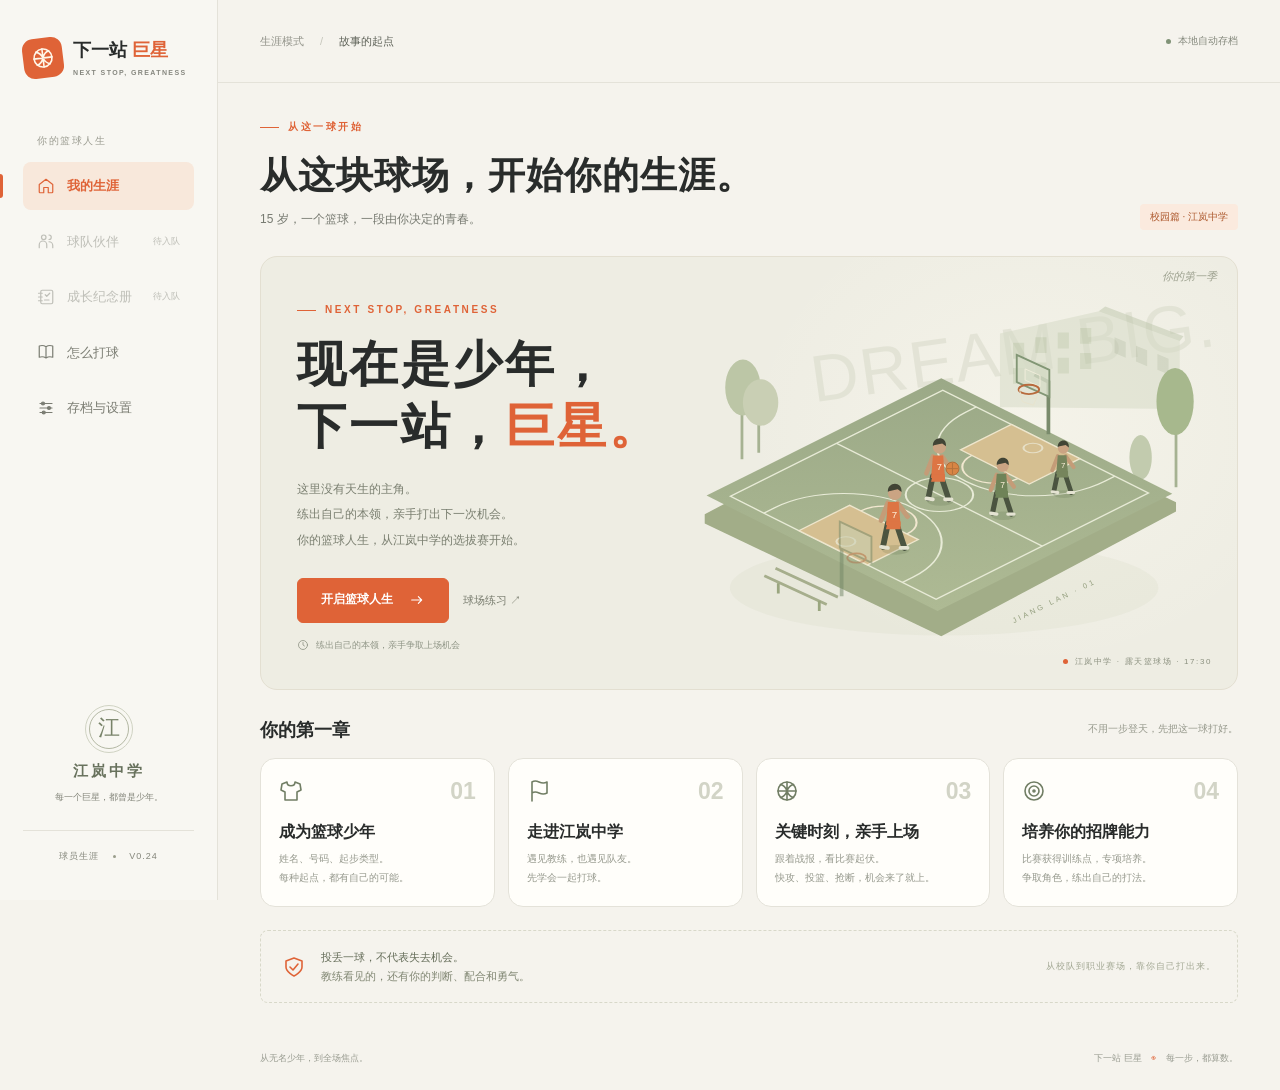
==== index.html @ 6cf5da10 "Make season recap compact with clear growth and next-league guidance" ====
<!doctype html>
<html lang="zh-CN">
<head>
  <meta charset="UTF-8">
  <meta name="viewport" content="width=device-width, initial-scale=1, viewport-fit=cover">
  <meta name="theme-color" content="#f5f3ed">
  <meta name="application-name" content="下一站巨星">
  <meta name="apple-mobile-web-app-title" content="下一站巨星">
  <meta name="apple-mobile-web-app-capable" content="yes">
  <meta name="apple-mobile-web-app-status-bar-style" content="default">
  <meta name="description" content="从江岚校队起步，训练成长、培养特技，亲手完成连续篮球攻防。">
  <title>下一站巨星</title>
  <link rel="icon" href="icon.svg" type="image/svg+xml">
  <link rel="icon" href="assets/app/favicon-32.png" type="image/png" sizes="32x32">
  <link rel="apple-touch-icon" href="assets/app/apple-touch-icon.png" sizes="180x180">
  <link rel="manifest" href="manifest.webmanifest">
  <link rel="stylesheet" href="style.css?v=0.24-numbers2">
  <link rel="stylesheet" href="court.css?v=0.24-feel2">
  <link rel="stylesheet" href="mobile.css?v=0.24-seasonwrap">
  <link rel="stylesheet" href="career-layout.css?v=0.24-season7">
  <script defer src="season-two.js?v=0.24-feel2"></script>
  <script defer src="season-three.js?v=0.24-feel2"></script>
  <script defer src="season-four.js?v=0.24-feel2"></script>
  <script defer src="season-five.js?v=0.24-feel2"></script>
  <script defer src="season-six.js?v=0.24-feel2"></script>
  <script defer src="story.js?v=0.24-feel2"></script>
  <script defer src="growth.js?v=0.24-feel2"></script>
  <script defer src="team-data.js?v=0.24-feel2"></script>
  <script defer src="pro-path.js?v=0.24-feel2"></script>
  <script defer src="season-format.js?v=0.24-feel2"></script>
  <script defer src="career-league.js?v=0.24-feel2"></script>
  <script defer src="match-flavor.js?v=0.24-feel2"></script>
  <script defer src="engine.js?v=0.24-feel2"></script>
  <script defer src="court.js?v=0.24-feel2"></script>
  <script defer src="court-ui.js?v=0.24-feel2"></script>
  <script defer src="growth-ui.js?v=0.24-compact4"></script>
  <script defer src="pro-ui.js?v=0.24-compact4"></script>
  <script defer src="career-guide.js?v=0.24-receipt6"></script>
  <script defer src="career-ui.js?v=0.24-season7"></script>
  <script defer src="club-ui.js?v=0.24-feel2"></script>
  <script defer src="mobile-ui.js?v=0.24-feel2"></script>
  <script defer src="match-playback.js?v=0.24-feel2"></script>
  <script defer src="page-folds.js?v=0.24-season7"></script>
  <script defer src="app.js?v=0.24-compact4"></script>
</head>
<body>
  <a href="#content" class="skip">跳转至游戏内容</a>
  <aside class="sidebar">
    <a class="brand" href="#" aria-label="下一站 巨星首页"><span class="brand-icon" data-icon="ball"></span><span>下一站 <strong>巨星</strong><small>NEXT STOP, GREATNESS</small></span></a>
    <div class="sidebar-label">你的篮球人生</div>
    <nav id="nav" aria-label="主导航"></nav>
    <div class="sidebar-bottom"><div class="school-seal">江</div><b>江岚中学</b><span>每一个巨星，都曾是少年。</span><div class="version">球员生涯 <i></i> V0.24</div></div>
  </aside>
  <div class="workspace">
    <header><div class="breadcrumb"><span>生涯模式</span><span class="slash">/</span><b id="crumb">故事的起点</b></div><div class="save-status" id="save-status"><i></i> 本地自动存档</div></header>
    <main id="content" tabindex="-1"></main>
    <footer><span>从无名少年，到全场焦点。</span><span>下一站 巨星 <span class="footer-ball">◉</span> 每一步，都算数。</span></footer>
  </div>
  <div id="toast" role="status" aria-live="polite"></div>
  <dialog id="dialog"><div id="dialog-body"></div></dialog>
</body>
</html>
---- style.css ----
/* Keep digits plain while retaining the Chinese title typeface. */
@font-face{font-family:GameDigits;src:local('Arial'),local('Helvetica Neue'),local('Roboto'),local('Noto Sans');font-style:normal;font-weight:100 500;unicode-range:U+0030-0039}
@font-face{font-family:GameDigits;src:local('Arial Bold'),local('Helvetica Neue Bold'),local('Roboto Bold'),local('Noto Sans Bold'),local('Arial');font-style:normal;font-weight:600 900;unicode-range:U+0030-0039}
:root{--paper:#f5f3ed;--card:#fffefa;--ink:#292c2b;--muted:#777a71;--line:#e4e2d9;--orange:#df6337;--orange-dark:#bb4924;--light-orange:#fbeade;--green:#56715e;--soft-green:#eaf0e8;--numeric:GameDigits,Arial,Helvetica,sans-serif;--serif:GameDigits,Georgia,'Songti SC','STSong','SimSun',serif;--sans:GameDigits,-apple-system,BlinkMacSystemFont,'PingFang SC','Microsoft YaHei',sans-serif;--radius:15px}
*{box-sizing:border-box}body{margin:0;background:var(--paper);color:var(--ink);font-family:var(--sans);font-size:14px;line-height:1.65;font-variant-numeric:tabular-nums}button,input{font:inherit}button,a,input{-webkit-tap-highlight-color:transparent}button,a{touch-action:manipulation}button{cursor:pointer}button:disabled{cursor:not-allowed;opacity:.45}button{color:inherit}a{color:inherit;text-decoration:none}svg{display:block}.icon{width:21px;height:21px;fill:none;stroke:currentColor;stroke-width:1.6;stroke-linecap:round;stroke-linejoin:round;flex-shrink:0}button:focus-visible,a:focus-visible,input:focus-visible{outline:3px solid #e99c67;outline-offset:4px}h1,h2,h3,p{margin:0}h1,h2,h3{line-height:1.35}h1{font-size:37px;font-family:var(--serif);font-weight:800;letter-spacing:1px}h2{font-size:23px;font-family:var(--serif)}h3{font-size:16px}small{font-size:12px}.muted{color:var(--muted)}.orange{color:var(--orange)}.eyebrow{font-size:10px;font-weight:700;letter-spacing:2.6px;color:var(--orange);margin-bottom:15px}.eyebrow:before{content:'';display:inline-block;width:19px;height:1px;background:currentColor;vertical-align:middle;margin-right:9px}.skip{position:fixed;left:16px;top:-100px;z-index:100;padding:10px;background:#fff}.skip:focus{top:10px}.sidebar{width:218px;background:#f8f7f2;border-right:1px solid var(--line);position:fixed;inset:0 auto 0 0;z-index:20;padding:36px 23px;display:flex;flex-direction:column}.brand{display:flex;gap:10px;align-items:center;font-family:var(--serif);font-weight:700;font-size:18px;white-space:nowrap}.brand strong{color:var(--orange)}.brand small{display:block;font-family:var(--sans);font-size:7px;letter-spacing:1.4px;line-height:2;color:#86877f}.brand-icon{background:var(--orange);color:#fff6e8;padding:8px;border-radius:11px;transform:rotate(-7deg)}.brand-icon .icon{width:24px;height:24px}.sidebar-label{font-size:10px;letter-spacing:1.5px;color:#9b9c91;margin:53px 14px 13px}nav{display:grid;gap:8px}.nav-item{display:flex;align-items:center;gap:12px;width:100%;padding:13px 14px;text-align:left;border:0;background:transparent;font-size:13px;border-radius:8px;color:#7b7d73;position:relative}.nav-item.active{color:var(--orange);font-weight:650;background:#f8e8db}.nav-item:hover:not(:disabled){background:#efece3}.nav-item.active:before{content:'';position:absolute;left:-23px;width:3px;top:12px;bottom:12px;background:var(--orange);border-radius:0 3px 3px 0}.nav-item .icon{width:18px;height:18px}.nav-lock{font-size:9px;margin-left:auto}.sidebar-bottom{margin-top:auto;text-align:center;color:#84867b;font-size:11px}.school-seal{border:1px solid #b3b7a3;color:#788369;border-radius:50%;width:40px;height:40px;line-height:36px;font:22px/36px var(--serif);margin:0 auto 10px;outline:1px solid #d0d3c3;outline-offset:3px}.sidebar-bottom b{display:block;font-family:var(--serif);font-size:15px;letter-spacing:3px;color:#68725d;margin-bottom:3px}.sidebar-bottom span{font-size:9px}.version{border-top:1px solid var(--line);padding-top:18px;margin-top:25px;letter-spacing:1px;font-size:9px}.version i{display:inline-block;width:3px;height:3px;border-radius:50%;background:#999d8b;margin:0 10px;vertical-align:middle}.workspace{margin-left:218px}header{height:83px;border-bottom:1px solid var(--line);display:flex;align-items:center;justify-content:space-between;padding:0 42px;font-size:11px}.breadcrumb{display:flex;align-items:center;gap:16px;color:#92938a}.breadcrumb b{font-weight:500;color:#5c6056}.slash{color:#c5c6bb}.save-status{font-size:10px;color:#85897d;display:flex;gap:7px;align-items:center}.save-status i{width:5px;height:5px;border-radius:50%;background:#809277}.save-status.warn{color:#ad4924}.save-status.warn i{background:#d86635}main{max-width:1300px;margin:auto;padding:36px 42px 30px;min-height:calc(100vh - 145px)}footer{max-width:1300px;margin:auto;padding:18px 42px 24px;display:flex;justify-content:space-between;font-size:9px;color:#999c91}.footer-ball{color:var(--orange);margin:0 7px}.topline{display:flex;align-items:flex-end;justify-content:space-between;margin-bottom:26px;gap:16px}.topline p{color:var(--muted);margin-top:10px;font-size:12px}.pill{display:inline-flex;gap:6px;align-items:center;font-size:10px;padding:5px 10px;border-radius:4px;background:var(--light-orange);color:#ad592e;white-space:nowrap}.pill.green{background:var(--soft-green);color:var(--green)}.pill .icon{width:13px;height:13px}.btn{background:var(--orange);color:white;border:1px solid var(--orange);border-radius:6px;min-height:45px;padding:11px 23px;display:inline-flex;align-items:center;justify-content:center;gap:16px;font-size:12px;font-weight:650;transition:background .2s,transform .2s}.btn:hover:not(:disabled){background:var(--orange-dark);border-color:var(--orange-dark);transform:translateY(-1px)}.btn .icon{width:16px;height:16px}.btn.secondary{background:transparent;border-color:#d8d9ce;color:#68715e}.btn.secondary:hover:not(:disabled){background:#e9eddf;border-color:#bdc6b1}.btn.dark{background:#343d33;border-color:#343d33}.btn.small{min-height:35px;padding:7px 12px;font-size:10px}.text-btn{border:0;background:transparent;font-size:11px;color:#7a7e70;padding:8px 2px}.text-btn:hover{color:var(--orange)}.buttons{display:flex;align-items:center;gap:12px;flex-wrap:wrap}.card{border:1px solid var(--line);background:var(--card);border-radius:var(--radius);padding:25px}.section-title{display:flex;align-items:center;justify-content:space-between;margin:28px 0 16px}.section-title h2{font-size:18px}.section-title small{font-size:10px;color:#96998c}.hero{border:1px solid #e3dfd1;border-radius:17px;background:#eeede3;min-height:400px;display:grid;grid-template-columns:1fr 1.12fr;position:relative;overflow:hidden}.hero-copy{padding:45px 0 36px 36px;position:relative;z-index:2}.hero h1{font-size:49px;line-height:1.28;letter-spacing:3px;margin-bottom:18px}.hero h1 em{font-style:normal;color:var(--orange)}.hero-copy>p{font-size:12px;color:#7a7f70;line-height:2.1;max-width:320px;margin-bottom:25px}.hero-note{display:flex;align-items:center;gap:7px;color:#8e9485;font-size:9px;margin-top:15px}.hero-note .icon{width:12px;height:12px}.hero-art{position:relative;display:flex;flex-direction:column;justify-content:center;min-width:0;background:radial-gradient(ellipse at 60% 40%,#faf8ee88,transparent 65%)}.hero-art:before{content:'DREAM BIG.';position:absolute;left:17%;top:40px;white-space:nowrap;font-family:Impact,'Arial Narrow',sans-serif;font-size:66px;letter-spacing:2px;color:#dedfd0;opacity:.72;transform:rotate(-8deg)}.hero-art svg{position:relative;width:112%;margin-left:-12%;z-index:1}.court-caption{position:absolute;bottom:20px;right:25px;display:flex;gap:7px;font-size:8px;letter-spacing:1.6px;color:#8b907f;align-items:center}.court-caption i{width:5px;height:5px;border-radius:50%;background:var(--orange)}.hero-number{position:absolute;right:20px;top:12px;font:italic 11px var(--serif);color:#9da18f}.chapter-grid{display:grid;grid-template-columns:repeat(4,1fr);gap:13px}.chapter{padding:19px 18px;position:relative;min-height:148px}.chapter-top{display:flex;justify-content:space-between;align-items:center;margin-bottom:16px}.chapter-top .icon{color:#717e64;width:24px;height:24px}.chapter-top span{font:600 23px var(--numeric);color:#d2d4c6}.chapter h3{font-family:var(--serif);font-size:16px;margin-bottom:7px}.chapter p{font-size:10px;color:#96998d;line-height:1.9}.promise{display:flex;align-items:center;gap:15px;margin:23px 0 0;padding:17px 21px;border:1px dashed #d8d8c9;border-radius:8px;color:#818773}.promise .icon{color:var(--orange);width:24px;height:24px}.promise p{font-size:11px}.promise b{font-weight:550;color:#666e5a}.promise .label{margin-left:auto;font-size:9px;white-space:nowrap;letter-spacing:1px;color:#a2a793}.stage-steps{display:flex;gap:7px;align-items:center;color:#9b9e91;font-size:10px;margin-bottom:23px}.step-item{display:flex;gap:7px;align-items:center;white-space:nowrap}.step-item b{border:1px solid #d8dacd;border-radius:50%;width:21px;height:21px;display:grid;place-items:center;font-size:9px;font-weight:500}.step-item.on{color:var(--orange)}.step-item.on b{color:#fff;background:var(--orange);border-color:var(--orange)}.step-line{height:1px;background:#dfe0d5;max-width:40px;flex:1;margin:0 6px}.create-layout{display:grid;grid-template-columns:260px 1fr;gap:24px;align-items:start}.player-preview{background:#e9ecdf;overflow:hidden;position:sticky;top:24px;padding:26px 22px 22px;text-align:center}.player-preview .eyebrow{font-size:8px;text-align:left;color:#7b846d}.jersey{position:relative;max-width:190px;margin:12px auto}.jersey svg{width:100%;filter:drop-shadow(0 10px 9px #5c683320)}.jersey-number{position:absolute;inset:42% 0 auto;font-family:var(--numeric);font-size:57px;line-height:1;color:#f5e7c5;letter-spacing:2px;text-shadow:2px 2px #3c4c36}.preview-name{font-family:var(--serif);font-size:22px;letter-spacing:2px}.preview-role{font-size:10px;color:#7a826c;margin:3px 0 20px}.player-meta{display:grid;grid-template-columns:repeat(3,1fr);border-top:1px solid #d5dbc9;padding-top:15px}.player-meta b{display:block;font-size:15px;font-weight:550}.player-meta small{font-size:9px;color:#868d7a}.height-note{font-size:9px;line-height:1.9;color:#8d947e;margin-top:16px}.creation-form{display:grid;gap:22px}.field-heading{display:flex;gap:8px;align-items:center;margin-bottom:13px;font-size:14px;font-weight:650}.field-heading span{color:#c6c9b7;font-size:10px;font-weight:500}.field-row{display:grid;grid-template-columns:1fr 110px;gap:17px}label{display:block;font-size:11px;color:#73796b}input{margin-top:7px;background:#fffefa;border:1px solid #dcded1;border-radius:6px;padding:11px 13px;width:100%;color:var(--ink);min-height:45px}input::placeholder{color:#b3b5a8}.role-options{display:grid;grid-template-columns:repeat(3,1fr);gap:10px}.select-card{border:1px solid var(--line);background:#fffefa;border-radius:9px;padding:15px 12px;text-align:left;position:relative;transition:.15s;min-height:146px}.select-card.selected{border-color:var(--orange);background:#fff4e9;box-shadow:0 0 0 1px var(--orange)}.select-card:hover{border-color:#d4a47c}.select-card .select-dot{position:absolute;right:10px;top:10px;border:1px solid #d5d8c8;border-radius:50%;width:13px;height:13px}.select-card.selected .select-dot{background:var(--orange);border-color:var(--orange)}.select-card.selected .select-dot:after{content:'✓';color:#fff;font-size:9px;position:absolute;top:-2px;left:2px}.select-card>.icon{color:#89927a;width:26px;height:26px;margin-bottom:12px}.select-card.selected>.icon{color:var(--orange)}.select-card h3{font-size:13px;font-family:var(--serif);margin-bottom:6px}.select-card p{font-size:9px;color:#8b907e;line-height:1.8}.select-card .strength{color:#6a7758;margin-top:7px;font-size:9px}.origins{display:grid;grid-template-columns:repeat(3,1fr);gap:10px}.origin-option{border:1px solid var(--line);background:var(--card);border-radius:7px;text-align:left;padding:12px 11px;min-height:83px}.origin-option.selected{border-color:var(--orange);background:#fff4e9}.origin-option b{display:block;font-size:11px;margin-bottom:5px}.origin-option p{font-size:9px;color:#8f9582;line-height:1.8}.creation-bottom{padding-top:17px;border-top:1px solid var(--line);display:flex;align-items:center;justify-content:space-between;gap:14px}.creation-bottom p{font-size:9px;color:#8e9483}.form-error{font-size:11px;color:#b54725;min-height:18px}.attributes{display:grid;grid-template-columns:1fr 1fr;gap:10px 22px}.attribute{display:flex;align-items:center;gap:8px;font-size:10px}.attribute>span{color:#858d79;min-width:24px}.attribute>b{font-size:10px;width:20px;text-align:right;font-weight:600}.bar{height:4px;background:#e5e9dc;flex:1;overflow:hidden;border-radius:2px}.bar i{height:100%;background:#859777;display:block;transition:width .3s}.preview-attrs{margin-top:22px;border-top:1px solid #d4dbc6;padding-top:18px;gap:9px 14px}.preview-attrs .bar{background:#d9e0cc}.preview-attrs .attribute{gap:5px}.preview-attrs .attribute>span{font-size:9px;min-width:20px}.story-layout{display:grid;grid-template-columns:1fr 1fr;gap:27px;align-items:start}.scene-art{border-radius:14px;background:#e8ebdf;overflow:hidden;position:relative;min-height:330px;display:flex;flex-direction:column;justify-content:center}.scene-art svg{width:115%;margin-left:-10%}.scene-art .art-tag{position:absolute;left:21px;top:20px;font-size:9px;letter-spacing:1px;color:#79846b}.scene-art .art-tag:before{content:'';display:inline-block;width:5px;height:5px;background:var(--orange);border-radius:50%;margin-right:7px}.story-body .eyebrow{margin:5px 0 15px}.story-body>p{font-size:12px;color:#7f8773;line-height:2.2;margin:14px 0}.quote{background:#eeefe5;border-left:2px solid #b2baa1;padding:19px 20px;margin:20px 0;font-family:var(--serif);font-size:17px;line-height:1.9;color:#526048}.quote small{display:block;font:9px var(--sans);margin-top:9px;color:#8a937e}.choices{display:grid;gap:10px;margin-top:19px}.choice{display:flex;align-items:center;gap:13px;width:100%;text-align:left;padding:15px 17px;background:var(--card);border:1px solid var(--line);border-radius:8px;transition:.16s;min-height:70px}.choice:hover:not(:disabled){border-color:var(--orange);background:#fff6ec;transform:translateX(2px)}.choice-letter{border:1px solid #dedfce;width:27px;height:27px;border-radius:5px;display:grid;place-items:center;flex-shrink:0;font-size:10px;color:#8b937e;font-weight:500}.choice b{font-size:12px;display:block;font-weight:600}.choice p{font-size:10px;color:#8a927d;margin-top:3px}.choice>.icon{width:14px;height:14px;color:#bdc2af;margin-left:auto}.choice:hover .choice-letter{color:var(--orange);border-color:var(--orange)}.feedback-block{background:#edf1e5;border:1px solid #d6deca;padding:22px;border-radius:10px;margin-top:20px}.feedback-block p{font-size:12px;line-height:2;color:#6c785d}.feedback-block h3{font-family:var(--serif);font-size:20px;margin:10px 0}.feedback-block .btn{margin-top:18px}.match-top{display:flex;align-items:center;justify-content:space-between;margin-bottom:21px}.match-top h1{font-size:29px}.match-layout{display:grid;grid-template-columns:1.12fr 1fr;gap:23px;align-items:start}.broadcast{background:#e9ecdf;border:1px solid #dbe0d0;border-radius:13px;overflow:hidden}.scoreboard{display:grid;grid-template-columns:1fr auto 1fr;gap:10px;align-items:center;background:#394333;padding:17px 18px;color:#f7f4e8;text-align:center}.score-team{font-size:12px;letter-spacing:1px}.score-team small{display:block;font-size:8px;color:#b8c1a9;letter-spacing:1px;margin-top:3px}.score-num{font-size:29px;font-weight:650;line-height:1.2;letter-spacing:3px}.clock{display:block;background:#e4a866;color:#3d3d2e;border-radius:3px;letter-spacing:1px;font-size:9px;padding:1px 6px;width:fit-content;margin:5px auto 0}.tactical-court{position:relative;padding:20px 14px 0;overflow:hidden}.tactical-court svg{width:100%;height:auto}.court-legend{display:flex;gap:17px;justify-content:center;font-size:8px;color:#879176;padding:6px 10px 17px}.court-legend i{display:inline-block;width:7px;height:7px;border-radius:50%;background:var(--orange);margin-right:4px}.court-legend .mate{background:#6b8356}.court-legend .opponent{background:#c3cab6}.match-stats{display:grid;grid-template-columns:repeat(5,1fr);background:#f7f7f0;border-top:1px solid #dce1d1;padding:14px 8px}.match-stats>div{text-align:center}.match-stats b{display:block;font-size:19px;font-weight:550}.match-stats span{font-size:8px;color:#8f9782}.sim-note{font-size:10px;line-height:1.8;color:#959c88;margin-top:11px;padding:0 3px}.round-progress{display:flex;align-items:center;gap:6px;margin-bottom:20px}.round-progress i{height:3px;background:#dde2d1;border-radius:2px;flex:1}.round-progress i.past{background:#849772}.round-progress i.current{background:var(--orange)}.round-progress span{font-size:9px;color:#8a927d;white-space:nowrap;margin-left:5px}.decision-head{display:flex;justify-content:space-between;align-items:center;margin-bottom:12px}.decision-head span{font-size:9px;color:#9ba28f}.decision-panel h2{font-size:24px}.decision-panel>p{font-size:12px;color:#7b856e;line-height:2.15;margin-top:13px}.decision-tip{display:flex;align-items:start;gap:7px;color:#90997f;font-size:10px;line-height:1.8;margin-top:14px}.decision-tip .icon{width:14px;height:14px;margin-top:2px;color:#aaae8f}.coach-feedback{font-size:11px;line-height:1.9;padding:15px 0 0;margin-top:17px;border-top:1px solid #d7dfca;color:#7c896b}.coach-feedback strong{display:block;font-size:10px;color:#536448;margin-bottom:5px}.court-ball{filter:drop-shadow(0 3px 2px #6e5c3d33)}.action-anim .court-ball{offset-path:var(--ballpath);animation:ballflight 1s ease-in-out both}.action-anim.assist .court-ball,.action-anim.screen .court-ball{offset-path:var(--ballpath)}.action-anim.defend .court-ball,.action-anim.help .court-ball,.action-anim.steal .court-ball{offset-path:var(--ballpath)}.court-ball.animated{cx:0;cy:0}@keyframes ballflight{0%{offset-distance:0%;opacity:1}85%{offset-distance:100%;opacity:1}100%{offset-distance:100%;opacity:.3}}.result-banner{background:#e9ecdf;border:1px solid #dbe1cd;border-radius:14px;padding:30px;display:grid;grid-template-columns:1fr 170px;align-items:center;gap:20px;position:relative;overflow:hidden}.result-banner h1{font-size:34px;margin:10px 0}.result-banner>div>p{font-size:12px;line-height:2;color:#7d886e;max-width:520px}.result-stamp{border:1px solid #9fae8b;border-radius:50%;width:128px;height:128px;outline:1px solid #aaba95;outline-offset:5px;display:flex;flex-direction:column;align-items:center;justify-content:center;color:#6d8056;transform:rotate(-10deg);justify-self:center}.result-stamp small{font-size:8px;letter-spacing:3px}.result-stamp b{font:700 24px/1.8 var(--serif);letter-spacing:2px}.result-stamp span{font-size:8px;letter-spacing:2px;border-top:1px solid #b3bfa5;padding-top:6px}.result-grid{display:grid;grid-template-columns:1fr 1fr;gap:20px;margin:20px 0}.grade-heading{display:flex;align-items:center;justify-content:space-between;margin-bottom:17px}.grade-number{font-size:26px;font-weight:600;color:var(--orange)}.grade-number small{font-size:10px;color:#929b82;font-weight:400}.grading-row{display:flex;gap:12px;align-items:center;margin:12px 0;font-size:11px}.grading-row>span{min-width:67px;color:#828c72}.grading-row>b{width:45px;text-align:right;font-size:11px}.grading-row .bar{height:6px}.grading-note{margin-top:16px;font-size:10px;color:#99a18b;border-top:1px solid var(--line);padding-top:12px;line-height:1.9}.stat-line{display:grid;grid-template-columns:repeat(4,1fr);padding:17px 0;border-top:1px solid var(--line);border-bottom:1px solid var(--line);margin:15px 0}.stat-line b{display:block;font-size:23px;font-weight:500}.stat-line span{font-size:10px;color:#929b82}.game-score{display:flex;gap:13px;align-items:center;font-size:12px}.game-score strong{font-size:22px;font-weight:550}.game-score small{margin-left:auto;font-size:9px;color:#879475}.album-strip{display:flex;gap:18px;align-items:center;background:#f5eeda;border:1px solid #e9dfc0;padding:21px 25px;border-radius:11px}.album-strip>.icon{width:32px;height:32px;color:#a18c59}.album-strip small{font-size:8px;letter-spacing:2px;color:#a18c59}.album-strip h3{font-family:var(--serif);font-size:17px;margin:3px 0;color:#756743}.album-strip p{font-size:11px;color:#9b8d6d}.result-actions{display:flex;justify-content:space-between;align-items:center;gap:15px;margin-top:24px}.result-actions>p{font-size:10px;color:#8b957b;max-width:65%}.review-list{display:grid;gap:10px;margin-top:15px}.review-item{border:1px solid var(--line);border-radius:9px;padding:16px;background:var(--card)}.review-title{display:flex;justify-content:space-between;gap:10px;align-items:center}.review-title b{font-size:12px}.review-item p{font-size:10px;color:#8c957e;margin-top:8px;line-height:1.9}.home-grid{display:grid;grid-template-columns:1fr 300px;gap:22px;align-items:start}.home-welcome{position:relative;background:#e8ecdd;border:1px solid #dbe1d0;border-radius:12px;padding:25px 28px;overflow:hidden;margin-bottom:21px}.home-welcome h2{font-size:26px;margin-bottom:9px}.home-welcome p{font-size:11px;color:#839074;max-width:80%}.home-welcome:after{content:'JIANGLAN';position:absolute;right:-6px;bottom:-20px;color:#dce3cf;font-family:Impact,sans-serif;font-size:63px;transform:rotate(-8deg);pointer-events:none}.weekly-summary{display:flex;align-items:center;gap:15px;flex-wrap:wrap;margin-top:22px;position:relative;z-index:1}.weekly-summary span{font-size:10px;color:#829170;display:flex;align-items:center;gap:5px}.weekly-summary span b{font-size:15px;color:#526744}.weekly-summary .icon{width:14px;height:14px}.training-grid{display:grid;grid-template-columns:repeat(2,1fr);gap:10px}.training-card{display:flex;align-items:center;gap:12px;background:var(--card);border:1px solid var(--line);padding:16px 13px;border-radius:9px;text-align:left;min-height:99px}.training-card:hover:not(:disabled){border-color:#bdc6a7;background:#fbfcf5}.training-icon{padding:10px;border-radius:8px;background:#f0f1e7;color:#8b977b}.training-icon .icon{width:19px;height:19px}.training-card b{font-size:12px}.training-card p{font-size:9px;color:#949d85;margin:3px 0}.training-card small{font-size:8px;color:#bd7c52}.training-card small.recover{color:#7f966b}.schedule-slots{display:flex;align-items:center;gap:5px}.schedule-slots i{width:17px;height:6px;background:#e0e5d5;border-radius:2px}.schedule-slots i.used{background:#8a9f75}.schedule-slots span{font-size:10px;color:#88977a;margin-left:5px}.training-feedback{font-size:11px;color:#5e784c;min-height:24px;margin-top:12px;line-height:1.9}.next-match{margin-top:12px;display:flex;gap:20px;align-items:center;justify-content:space-between;background:#f0eddf;border:1px solid #e0ddcc;border-radius:11px;padding:21px}.next-match h3{font-family:var(--serif);font-size:17px;margin:5px 0}.next-match p{font-size:10px;color:#8d947d}.next-match .eyebrow{font-size:8px;margin:0}.side-player{padding:22px}.player-heading{display:flex;align-items:center;gap:13px}.number-tile{width:52px;height:58px;background:#687b54;color:#f4edcf;font-family:var(--numeric);font-size:31px;display:grid;place-items:center;clip-path:polygon(0 0,100% 0,100% 86%,50% 100%,0 86%)}.player-heading h3{font-size:19px;font-family:var(--serif)}.player-heading p{font-size:9px;color:#8d997d;margin-top:3px}.player-status{display:flex;align-items:center;justify-content:space-between;margin:19px 0 15px}.player-status>small{font-size:9px;color:#969e89}.energy-row{display:flex;gap:10px;align-items:center;font-size:10px;margin:12px 0}.energy-row>span{color:#8a967b;min-width:40px}.energy-row b{font-size:10px;font-weight:550;width:36px;text-align:right}.side-player .attributes{padding:20px 0 0;margin-top:18px;border-top:1px solid var(--line);gap:12px 16px}.coach-goal{margin-top:16px;background:#eeeee4;padding:17px;border-radius:9px;font-size:11px;color:#818e70;line-height:1.9}.coach-goal strong{display:flex;align-items:center;gap:6px;font-size:10px;margin-bottom:8px;color:#677752}.coach-goal .icon{width:14px;height:14px}.teammate{display:flex;align-items:center;gap:12px}.avatar{width:48px;height:48px;border-radius:50%;background:#e5e9d9;display:grid;place-items:center;color:#7c8a67;font-family:var(--serif);font-size:22px}.teammate h3{font-size:14px}.teammate small{font-size:9px;color:#9aa18c}.teammate-quote{font-size:11px;line-height:2;color:#81916e;margin:17px 0}.bond-row{display:flex;align-items:center;justify-content:space-between;font-size:10px;color:#899779}.timeline{border-left:1px solid #dddccf;padding-left:23px;margin-left:8px;display:grid;gap:21px}.memory{position:relative;background:var(--card);padding:23px;border:1px solid var(--line);border-radius:10px}.memory:before{content:'';position:absolute;left:-29px;top:29px;width:9px;height:9px;background:#c7b27b;border:3px solid var(--paper);border-radius:50%}.memory h2{font-size:20px;margin:7px 0}.memory p{font-size:12px;color:#8f987f;line-height:2}.memory small{font-size:9px;color:#a79563}.roster{display:grid;grid-template-columns:repeat(3,1fr);gap:16px}.roster .card>p{font-size:11px;color:#8a957b;line-height:2;margin:17px 0}.history-table{width:100%;border-collapse:collapse;font-size:11px;margin-top:15px}.history-table th,.history-table td{padding:12px 7px;text-align:left;border-bottom:1px solid var(--line);color:#839171}.history-table th{font-size:9px;font-weight:500;color:#a0a58f}.empty{padding:35px;text-align:center;color:#969e89;font-size:12px}.settings-row{display:flex;align-items:center;justify-content:space-between;gap:16px;padding:22px 0;border-bottom:1px solid var(--line)}.settings-row h3{font-size:13px}.settings-row p{font-size:11px;color:#8c967d;margin-top:6px}.settings-row:last-child{border:0}.danger{color:#b56544}dialog{width:min(460px,calc(100% - 36px));padding:28px;border:1px solid #d8decb;border-radius:15px;background:var(--card);color:var(--ink);box-shadow:0 20px 90px #28321b33}dialog::backdrop{background:#27321d66;backdrop-filter:blur(3px)}dialog h2{margin-bottom:13px}dialog p{font-size:12px;line-height:2;color:#8a9578}dialog .buttons{margin-top:22px;justify-content:flex-end}#toast{position:fixed;bottom:26px;left:calc(50% + 100px);transform:translate(-50%,20px);max-width:calc(100% - 40px);border:1px solid #8b9b74;background:#3f5034;color:#f3f2e6;padding:12px 22px;border-radius:8px;font-size:11px;box-shadow:0 5px 25px #293d1f22;z-index:100;opacity:0;pointer-events:none;transition:.25s;line-height:1.8}#toast.show{opacity:1;transform:translate(-50%,0)}.page-enter{animation:enter .28s ease-out}@keyframes enter{from{opacity:.25;transform:translateY(6px)}to{opacity:1;transform:translateY(0)}}.table-wrap{overflow:auto}.small-print{font-size:10px;color:#929c83;margin-top:14px;line-height:1.9}
@media(min-width:1450px){main{padding-top:43px}.hero{min-height:440px}.hero-copy{padding-top:52px;padding-left:42px}.hero h1{font-size:56px}.hero-copy>p{font-size:13px}.chapter{min-height:160px;padding:22px}.chapter p{font-size:11px}}
@media(max-width:1150px){.sidebar{width:185px;padding:30px 18px}.brand{font-size:16px;gap:8px}.brand small{font-size:6px}.brand-icon{padding:7px}.brand-icon .icon{width:20px;height:20px}.workspace{margin-left:185px}header{padding:0 28px;height:73px}main{padding:28px}footer{padding:18px 28px}.hero-copy{padding:33px 0 30px 27px}.hero h1{font-size:41px}.hero-copy>p{font-size:11px;max-width:270px}.hero-art:before{font-size:51px;top:55px}.hero{min-height:364px}.hero-art svg{width:120%;margin-left:-20%}.chapter-grid{gap:10px}.chapter{padding:16px 14px}.chapter h3{font-size:14px}.chapter p{font-size:9px}.create-layout{grid-template-columns:220px 1fr;gap:20px}.role-options{gap:7px}.select-card{padding:14px 9px}.select-card h3{font-size:12px}.origins{gap:7px}.origin-option{padding:11px 9px}.origin-option b{font-size:10px}.match-layout{grid-template-columns:1fr 1fr;gap:20px}.decision-panel h2{font-size:21px}.home-grid{grid-template-columns:1fr 260px;gap:18px}.training-card{gap:8px;padding:13px 10px}.training-icon{padding:7px}.training-card p{font-size:8px}.training-card b{font-size:11px}.training-card small{font-size:8px}.next-match{padding:18px 15px;gap:10px}.next-match h3{font-size:15px}.next-match .btn{padding:11px 14px;font-size:11px}.roster{grid-template-columns:1fr 1fr}.nav-item.active:before{left:-18px}}
@media(max-width:880px){.sidebar{width:155px;padding:27px 14px}.workspace{margin-left:155px}.brand{gap:6px;font-size:14px}.brand-icon{padding:5px}.brand-icon .icon{width:18px;height:18px}.brand small{font-size:5px;letter-spacing:1px}.sidebar-label{margin-top:40px;font-size:9px}.nav-item{padding:12px 11px;font-size:11px;gap:9px}.nav-item.active:before{left:-14px}.sidebar-bottom span{font-size:8px}header{padding:0 22px}main{padding:25px 22px}footer{padding:16px 22px}.hero h1{font-size:36px;letter-spacing:1px}.hero-copy{padding:30px 0 27px 23px}.hero-copy>p{max-width:230px}.hero-art:before{font-size:42px;left:5%;top:60px}.hero-art svg{width:135%;margin-left:-30%}.hero{min-height:345px}.hero-copy .buttons{gap:8px}.hero-copy .btn{padding:11px 14px}.hero-note{font-size:8px}.court-caption{font-size:6px;right:16px}.chapter-grid{grid-template-columns:1fr 1fr}.chapter{min-height:130px}.chapter p{font-size:10px}.promise .label{display:none}.create-layout{grid-template-columns:1fr}.player-preview{position:relative;display:grid;grid-template-columns:120px 1fr;gap:0 20px;text-align:left;padding:20px}.player-preview .eyebrow{grid-column:1/3}.player-preview .jersey{grid-row:2/6;width:110px;margin:0}.jersey-number{font-size:36px}.preview-name{font-size:21px}.preview-role{margin-bottom:10px}.preview-attrs{grid-column:1/3;margin-top:15px}.player-meta{text-align:center;padding-top:10px}.height-note{font-size:9px;margin-top:7px}.story-layout{grid-template-columns:1fr}.scene-art{min-height:220px;max-height:260px}.scene-art svg{width:80%;margin:-35px auto}.story-body{padding-top:3px}.match-layout{grid-template-columns:1fr}.broadcast{max-width:550px;width:100%;margin:auto}.tactical-court{padding-top:10px}.tactical-court svg{max-height:285px}.match-stats{padding:10px}.court-legend{padding-bottom:12px}.decision-panel{padding-top:7px}.match-top h1{font-size:26px}.match-top .pill{font-size:8px}.result-grid{grid-template-columns:1fr}.result-banner{padding:25px;grid-template-columns:1fr 110px}.result-banner h1{font-size:27px}.result-stamp{width:95px;height:95px}.result-stamp b{font-size:19px}.result-stamp small{font-size:6px}.result-stamp span{font-size:6px}.home-grid{grid-template-columns:1fr}.home-aside{display:grid;grid-template-columns:1fr 1fr;gap:15px}.coach-goal{margin-top:0}.side-player .attributes{gap:10px}.roster{grid-template-columns:1fr}.topline h1{font-size:30px}.topline>div>.eyebrow{font-size:9px}.creation-form{gap:20px}.select-card{min-height:139px}#toast{left:calc(50% + 75px)}}
@media(max-width:600px){body{font-size:13px}.sidebar{position:sticky;inset:0 0 auto;width:100%;height:64px;border-right:0;border-bottom:1px solid var(--line);padding:13px 18px;background:#f8f7f2f5;backdrop-filter:blur(10px);flex-direction:row;justify-content:space-between;align-items:center}.brand{font-size:16px;gap:9px}.brand-icon{padding:7px;border-radius:8px}.brand-icon .icon{width:21px;height:21px}.brand small{font-size:6px}.sidebar-label,.sidebar-bottom{display:none}.sidebar nav{display:flex;gap:0}.nav-item{width:38px;padding:10px;justify-content:center}.nav-item .nav-text,.nav-lock{display:none}.nav-item.active:before{display:none}.nav-item .icon{width:18px;height:18px}.workspace{margin-left:0}header{height:46px;padding:0 20px;font-size:9px}.save-status{font-size:8px}.breadcrumb{gap:10px}main{padding:25px 18px 24px;min-height:calc(100vh - 170px)}footer{padding:13px 18px 20px;gap:10px;font-size:8px}footer>span:first-child{display:none}footer>span:last-child{margin:auto}h1{font-size:29px}.hero{display:flex;flex-direction:column;min-height:unset;border-radius:12px}.hero-copy{padding:30px 27px 0}.hero h1{font-size:43px;line-height:1.25;letter-spacing:2px;margin-bottom:15px}.hero-copy .eyebrow{font-size:8px}.hero-copy>p{font-size:11px;max-width:280px;margin-bottom:21px;line-height:2}.hero-copy .buttons{gap:13px}.hero-copy .btn{padding:12px 22px}.hero-note{font-size:8px;margin-top:13px}.hero-art{height:240px;margin-top:-6px}.hero-art:before{font-size:61px;left:18%;top:16px}.hero-art svg{width:95%;margin:-15px auto 0;height:250px}.hero-number{top:10px;right:17px;font-size:9px}.court-caption{bottom:14px;font-size:6px}.section-title{margin-top:23px;margin-bottom:13px}.section-title h2{font-size:18px}.section-title small{font-size:8px}.chapter-grid{gap:10px}.chapter{border-radius:10px;padding:16px 14px;min-height:141px}.chapter-top{margin-bottom:13px}.chapter-top .icon{width:21px;height:21px}.chapter-top span{font-size:22px}.chapter h3{font-size:15px}.chapter p{font-size:10px;margin-top:6px}.promise{padding:15px;gap:11px;margin-top:17px}.promise p{font-size:10px}.promise .icon{width:21px;height:21px}.topline{margin-bottom:21px;align-items:start}.topline h1{font-size:28px}.topline p{font-size:10px}.topline>.pill{font-size:8px;padding:4px 7px;margin-top:6px}.eyebrow{font-size:8px;letter-spacing:1.8px;margin-bottom:11px}.stage-steps{font-size:8px;gap:5px;margin-bottom:20px}.step-item{gap:4px}.step-item b{width:18px;height:18px;font-size:8px}.step-line{margin:0 3px;max-width:26px}.create-layout{gap:23px}.player-preview{grid-template-columns:100px 1fr;gap:0 15px;border-radius:11px;padding:17px}.player-preview .jersey{width:95px}.jersey-number{font-size:31px}.player-preview .eyebrow{font-size:7px;margin-bottom:8px}.preview-name{font-size:20px}.preview-role{font-size:9px}.height-note{font-size:8px}.player-meta b{font-size:13px}.preview-attrs{gap:7px 18px;padding-top:12px;margin-top:12px}.role-options{gap:8px}.select-card{padding:13px 10px;min-height:156px}.select-card h3{font-size:12px}.select-card p{font-size:9px;line-height:1.9}.select-card .strength{font-size:8px}.select-card>.icon{width:23px;height:23px;margin-bottom:13px}.select-card .select-dot{width:11px;height:11px;right:8px;top:9px}.select-card.selected .select-dot:after{font-size:8px;top:-2px;left:1px}.origins{gap:8px}.origin-option{min-height:93px;padding:12px 9px}.origin-option b{font-size:10px;min-height:32px}.origin-option p{font-size:8px}.field-heading{font-size:13px}.creation-bottom{align-items:start;flex-direction:column;gap:13px}.creation-bottom .btn{width:100%}.field-row{grid-template-columns:1fr 95px;gap:13px}.story-layout{gap:21px}.scene-art{min-height:210px;max-height:230px;border-radius:10px}.scene-art svg{width:105%;margin:-40px auto -20px}.scene-art .art-tag{font-size:8px;left:16px;top:15px}.story-body .eyebrow{margin-top:0}.story-body h2{font-size:25px}.story-body>p{font-size:12px}.quote{font-size:17px;padding:15px 18px}.choice{padding:15px 13px;gap:12px;min-height:78px}.choice b{font-size:12px}.choice p{font-size:10px}.match-top{align-items:start}.match-top h1{font-size:24px}.match-top .pill{font-size:7px}.match-layout{gap:19px}.scoreboard{padding:14px 13px}.score-team{font-size:11px}.score-num{font-size:26px}.tactical-court svg{max-height:245px}.match-stats b{font-size:18px}.decision-panel h2{font-size:25px}.decision-panel>p{font-size:12px;line-height:2.1}.decision-panel .choices{margin-top:17px}.round-progress{margin-bottom:17px}.result-banner{padding:23px 19px;grid-template-columns:1fr;gap:22px}.result-banner h1{font-size:29px}.result-banner>div>p{font-size:11px}.result-stamp{display:none}.result-grid{gap:14px;margin:14px 0}.card{padding:20px;border-radius:11px}.grade-heading h2{font-size:19px}.album-strip{padding:17px;gap:12px}.album-strip h3{font-size:15px}.album-strip p{font-size:10px}.album-strip>.icon{width:25px;height:25px}.result-actions{flex-direction:column;align-items:stretch;gap:14px}.result-actions>p{max-width:100%;font-size:10px}.review-title b{font-size:11px}.review-title .pill{font-size:8px;padding:3px 6px}.home-welcome{padding:23px}.home-welcome h2{font-size:25px}.home-welcome p{max-width:95%;font-size:10px}.home-aside{grid-template-columns:1fr}.home-welcome:after{font-size:50px}.weekly-summary{gap:12px;margin-top:17px}.weekly-summary span{font-size:9px}.training-card{padding:15px 11px;min-height:110px;align-items:start;gap:8px}.training-icon{padding:7px;margin-top:3px}.training-icon .icon{width:17px;height:17px}.training-card b{font-size:11px}.training-card p{font-size:9px;max-width:95px}.training-card small{font-size:8px}.training-grid{gap:9px}.next-match{align-items:start;flex-direction:column;gap:15px;padding:20px}.next-match .btn{width:100%;min-height:44px}.next-match h3{font-size:19px}.next-match p{font-size:10px}.section-title h2{font-size:18px}.side-player .attributes{gap:12px 22px}.settings-row{align-items:start;flex-direction:column;gap:13px}.settings-row .btn{font-size:10px}.settings-row p{font-size:10px}.history-table{font-size:10px}.history-table th,.history-table td{padding:10px 6px}.timeline{padding-left:17px;margin-left:5px}.memory:before{left:-23px}.memory{padding:20px}.memory p{font-size:11px}.memory h2{font-size:19px}.roster .card{padding:20px}.text-btn{font-size:10px}#toast{left:50%;width:max-content;max-width:calc(100% - 36px);font-size:10px;bottom:18px;padding:12px 16px}}
@media(max-width:380px){.sidebar{padding:12px}.brand{font-size:14px;gap:7px}.brand small{font-size:5px}.brand-icon{padding:6px}.nav-item{width:30px;padding:6px}.nav-item .icon{width:17px;height:17px}.hero h1{font-size:31px;letter-spacing:1px}.hero-copy{padding:27px 23px 0}.hero-art{height:210px}.hero-art:before{font-size:46px;left:12%;top:10px}.hero-art svg{height:220px;width:110%;margin-left:-5%}.topline h1{font-size:25px}.topline>.pill{font-size:7px;white-space:normal;text-align:center;max-width:75px}.eyebrow{font-size:7px;letter-spacing:1.4px}.hero-copy .btn{padding:11px 14px}.role-options{gap:6px}.select-card{padding:13px 8px}.select-card h3{font-size:11px}.origin-option b{font-size:9px}.training-card{flex-direction:column;gap:8px}.training-card p{max-width:100%}.stage-steps{gap:3px}.step-line{margin:0;max-width:10px}.step-item{gap:3px}.preview-name{font-size:18px}.player-preview{grid-template-columns:85px 1fr;gap:0 12px}.player-preview .jersey{width:83px}.jersey-number{font-size:27px}.player-meta small{font-size:8px}.player-meta b{font-size:12px}.preview-role{font-size:8px}.height-note{font-size:7px}.match-top .pill{max-width:90px;white-space:normal}.match-top h1{font-size:22px}.section-title small{max-width:140px;text-align:right}.promise p{font-size:9px}.result-banner h1{font-size:25px}}
@media(prefers-reduced-motion:reduce){*,*:before,*:after{animation:none!important;transition:none!important;scroll-behavior:auto!important}.court-ball.animated{cx:235;cy:75;offset-path:none}}

@media(max-width:880px){.decision-panel{scroll-margin-top:25px}.match-layout .review-list{display:none}}
@media(max-width:600px){.decision-panel{scroll-margin-top:85px}.choice b{font-size:13px}.choice p{font-size:11px}.decision-panel>p,.feedback-block p{font-size:13px}.training-card b{font-size:12px}.training-card p{font-size:10px}.training-card small{font-size:9px}.origin-option p{font-size:9px}.player-status>small{font-size:10px}}

@media(max-width:600px){.topline,.match-top{display:block}.topline>.pill,.match-top>.pill{margin-top:12px;max-width:none;white-space:nowrap}.hero h1{font-size:clamp(30px,9.7vw,43px)}}

.energy-row b{width:48px;white-space:nowrap}.player-heading>div{min-width:0;overflow-wrap:anywhere}

.jersey-number{text-align:center}

/* The first campus season: readable chapter cards and persistent choice archive. */
.story-panel{border:1px solid #d9d9c7;background:#fcfaf2;border-radius:13px;overflow:hidden;margin:0 0 25px;scroll-margin-top:18px}.story-mast{display:flex;align-items:center;justify-content:space-between;gap:12px;padding:16px 25px 12px;background:#edf0e3;color:#657654}.story-mast>span{font-size:9px;letter-spacing:1.5px;font-weight:650}.story-mast small{font-size:10px}.story-progress{display:flex;gap:4px;background:#edf0e3;padding:0 25px 14px}.story-progress>span{height:3px;flex:1;background:#d6ddc7;border-radius:2px}.story-progress>span.current{background:var(--orange)}.story-progress>span.past{background:#81976c}.story-scene{max-width:850px;margin:auto;padding:25px 30px 27px}.story-speaker{display:flex;gap:10px;align-items:center;margin-bottom:20px}.story-speaker>span{width:37px;height:37px;border-radius:50%;display:grid;place-items:center;background:#e4e9d7;color:#667b52;font:19px var(--serif)}.story-speaker b{display:block;font-size:12px}.story-speaker small{display:block;font-size:9px;color:#929b83}.story-speaker em{margin-left:auto;font-size:10px;font-style:normal;color:#939b83}.story-scene>h2{font-size:26px;margin-bottom:19px}.story-scene>p,.story-response>p{font-size:13px;line-height:2.15;color:#6e7962;margin:14px 0}.story-choices{display:grid;gap:9px;margin-top:22px}.story-choices>button{display:flex;align-items:center;gap:13px;border:1px solid #dce0ce;border-radius:8px;padding:14px 16px;text-align:left;background:#fffdf7;min-height:65px}.story-choices>button:hover{border-color:#a9b994;background:#f0f4e8}.story-choices>button>span{font:italic 18px var(--serif);color:#b6b99d}.story-choices b{font-size:12px;font-weight:600;display:block}.story-choices small{display:block;font-size:10px;color:#949b85;margin-top:4px}.story-choices .icon{width:16px;height:16px;color:#84966f;margin-left:auto}.story-footnote{display:block;font-size:9px;line-height:1.9;color:#a3a78f;margin-top:13px}.story-response{padding:5px 0}.story-effects{display:flex;gap:9px;flex-wrap:wrap;font-size:11px;color:#6b8652}.story-effects span{background:#eef2e3;border-radius:5px;padding:5px 9px}.story-continue{display:flex;align-items:center;gap:17px;margin-top:23px}.story-continue>small{font-size:10px;color:#949c85}.story-goal{display:grid;gap:4px;padding:14px 17px;border:1px solid #e4d3ae;background:#f8f0df;border-radius:7px;margin-top:20px;color:#9a7c43}.story-goal.met{border-color:#cad6b8;background:#eef3e4;color:#627c4d}.story-goal b{font-size:11px}.story-goal>span{font-size:12px}.story-goal small{font-size:9px;opacity:.8}.story-archive{display:grid;gap:9px}.story-archive details{border:1px solid var(--line);border-radius:8px;padding:16px 19px;background:var(--card)}.story-archive summary{cursor:pointer;display:flex;gap:12px;align-items:center;flex-wrap:wrap}.story-archive summary>small{font-size:10px;color:#a68b59}.story-archive summary>b{font-size:12px}.story-archive summary>span{font-size:10px;color:#8b9778;margin-left:auto}.story-archive p{font-size:12px;color:#7c886c;line-height:2;margin:13px 0}.story-archive details>small{font-size:10px;color:#8f9d7e}.story-archive-goal{border-left:2px solid #b7c7a0;padding-left:11px}
@media(max-width:760px){.story-mast{padding:13px 17px 10px;gap:7px;flex-wrap:wrap}.story-mast>span{font-size:8px}.story-mast small{font-size:9px}.story-progress{padding:0 17px 12px}.story-scene{padding:20px 18px}.story-speaker{gap:8px;margin-bottom:17px}.story-speaker em{font-size:9px;max-width:42%;text-align:right}.story-scene>h2{font-size:23px}.story-scene>p,.story-response>p{font-size:13px;line-height:2.1}.story-choices>button{padding:13px 12px;gap:10px}.story-choices b{font-size:12px}.story-choices small{font-size:9px;line-height:1.7}.story-continue{align-items:flex-start;flex-direction:column;gap:9px}.story-continue .btn{width:100%}.story-archive details{padding:14px}.story-archive summary{gap:6px 10px}.story-archive summary>span{margin-left:0;flex-basis:100%;padding-left:0}.story-goal>span{font-size:11px}}

@media(max-width:760px){.story-panel{scroll-margin-top:76px}}

.season-card{background:#edf1e3;border:1px solid #c9d5b8;border-radius:9px;padding:21px;margin:22px 0;color:#5c714b}.season-card .eyebrow{font-size:8px;margin-bottom:10px}.season-card>h3{font:700 24px var(--serif);margin-bottom:14px}.season-record{display:flex;align-items:baseline;justify-content:space-between;gap:12px;flex-wrap:wrap}.season-record strong{font-size:25px;font-weight:550}.season-record strong small{font-size:10px;margin:0 8px 0 2px;font-weight:400}.season-record>span{font-size:10px;color:#8a987a}.season-stats{display:grid;grid-template-columns:repeat(4,1fr);gap:8px;margin:14px 0;padding:15px 0;border-top:1px solid #d2ddc3;border-bottom:1px solid #d2ddc3}.season-stats b{font-size:19px;font-weight:500;display:block}.season-stats small{font-size:10px;color:#8b987c}.season-card>p{font-size:12px;line-height:1.9;margin:8px 0}.season-card>small{font-size:9px;color:#94a083;display:block;line-height:1.8}
@media(max-width:760px){.season-card{padding:16px;margin:18px 0}.season-card>h3{font-size:22px}.season-record strong{font-size:23px}.season-stats b{font-size:17px}.season-stats small{font-size:9px}.season-card>p{font-size:11px}.story-progress{gap:3px}}

/* Second season development dossier, shared with the real match ledger. */
.development-panel{margin:0 0 25px;padding:24px}.development-heading{display:flex;justify-content:space-between;align-items:flex-start;gap:16px}.development-heading h2{font-size:23px;margin:8px 0}.development-heading p,.development-focus{font-size:12px;color:#7d896d;line-height:1.9}.career-ladder{list-style:none;display:grid;grid-template-columns:repeat(4,minmax(0,1fr));gap:10px;padding:0;margin:20px 0}.career-ladder li{background:#f0f0e7;border-top:3px solid #d9ddce;padding:13px 12px;font:17px var(--serif);color:#929b86}.career-ladder li.active{border-color:#81976c;background:#eaf0df;color:#5a7449}.career-ladder small{display:block;font:10px/1.8 var(--sans);margin-top:7px}.development-panel details{border-top:1px solid var(--line);padding-top:15px;margin-top:15px}.development-panel summary{font-size:12px;cursor:pointer;color:#73865c}.development-checks{display:grid;gap:0;margin-top:12px}.development-checks>div{display:flex;justify-content:space-between;gap:15px;padding:9px 0;border-bottom:1px solid var(--line);font-size:11px;color:#a28c64}.development-checks>div.met{color:#69874f}.development-checks b{font-weight:500;white-space:nowrap}.relationship-grid{display:grid;grid-template-columns:repeat(3,minmax(0,1fr));gap:14px;margin-bottom:24px}.relationship-grid small{font-size:10px;color:#909c7e}.relationship-grid h3{font-size:18px;margin:12px 0}.relationship-grid p{font-size:12px;color:#859276;line-height:1.9}
@media(max-width:760px){.development-panel{padding:18px}.development-heading{flex-wrap:wrap;gap:8px}.development-heading h2{font-size:21px}.career-ladder{grid-template-columns:repeat(2,minmax(0,1fr));gap:8px}.career-ladder li{font-size:16px}.development-checks>div{align-items:flex-start;gap:8px;font-size:10px}.development-checks b{max-width:45%;text-align:right;white-space:normal}.relationship-grid{grid-template-columns:1fr}.story-progress{gap:2px}}
.registration-actions{padding:18px;margin:18px 0;border:1px solid var(--line);border-radius:9px;background:var(--card)}
.registration-actions h3{font-size:19px;margin:0 0 10px}.registration-actions>p{font-size:12px;line-height:1.9;color:#76826a}.registration-actions .buttons{justify-content:flex-start;margin-top:14px}.registration-actions .btn{min-height:44px}
@media(max-width:760px){.registration-actions{padding:14px}.registration-actions .buttons{align-items:stretch}.registration-actions .btn{width:100%;white-space:normal;text-align:center}}

.league-panel{scroll-margin-top:85px}
/* Player development release */
.growth-summary{display:grid;grid-template-columns:repeat(4,minmax(0,1fr));gap:16px;margin:24px 0}.growth-summary>div{background:var(--paper,#faf9f4);border:1px solid var(--line);border-radius:14px;padding:20px;display:flex;flex-direction:column;gap:7px}.growth-summary small,.growth-summary span{font-size:12px;color:var(--muted,#737d6a)}.growth-summary b{font-size:28px;font-family:var(--numeric);color:var(--ink,#344332)}.growth-training em{font-size:15px;color:#668057;font-style:normal;float:right}.growth-training small{display:block;margin-top:6px}.growth-activities{display:grid;grid-template-columns:repeat(3,minmax(0,1fr));gap:12px;margin-top:14px}.growth-activities .training-card{padding:18px}.growth-plan{margin:20px 0}.growth-plan summary{cursor:pointer;font-weight:600}.growth-plan-fields{display:flex;flex-wrap:wrap;gap:16px;align-items:end;margin-top:16px}.growth-plan-fields label{display:grid;gap:8px;font-size:13px}.growth-plan-fields select{font:inherit;background:#faf9f4;color:#344332;border:1px solid var(--line);border-radius:8px;padding:10px;min-width:130px}.growth-perks .section-title{margin-top:0}.growth-perk-grid{display:grid;grid-template-columns:repeat(2,minmax(0,1fr));gap:14px}.growth-perk-grid article{border:1px solid var(--line);border-radius:10px;padding:16px;display:flex;flex-direction:column;gap:9px}.growth-perk-grid article.equipped{border-color:#82966b;background:#edf0e5}.growth-perk-grid h3{font-size:16px}.growth-perk-grid p,.growth-perk-grid small{font-size:12px;margin:0;line-height:1.7}.growth-perk-grid button{align-self:start;margin-top:auto}.growth-competition>div{display:flex;flex-direction:column;gap:5px;padding:12px 0;border-bottom:1px solid var(--line);font-size:13px}.growth-competition span{font-size:11px;color:#737d6a}.growth-competition .is-player{color:#587442}.release-note{margin-top:24px;padding:14px;background:#eeeade;border-radius:8px}
@media(max-width:700px){.growth-summary{grid-template-columns:repeat(2,minmax(0,1fr));gap:9px}.growth-summary>div{padding:14px}.growth-summary b{font-size:24px}.growth-activities{grid-template-columns:1fr}.growth-plan-fields{align-items:stretch}.growth-plan-fields label{flex:1}.growth-plan-fields button{width:100%}.growth-perk-grid{grid-template-columns:1fr}}
/* Domestic season and career panels */
.career-links{display:flex;gap:10px;flex-wrap:wrap;margin:18px 0 26px}.career-game-actions{display:flex;flex-direction:column;gap:8px;flex-shrink:0}.career-offseason{margin-bottom:20px}.career-offer{display:flex;gap:20px;align-items:center;justify-content:space-between;padding:22px 0;border-bottom:1px solid var(--line)}.career-offer p{margin:8px 0;font-size:13px;line-height:1.8}.career-offer small{color:#78816e}.player-row{background:#eaf0e2}.career-live-score{font:600 42px var(--numeric);color:#526a43;margin:14px 0}.career-archive{padding:18px 0;border-bottom:1px solid var(--line)}.career-archive summary{cursor:pointer;font-weight:600}.career-archive p{font-size:13px;line-height:1.8}.calendar-preview{padding:16px;background:#edf0e5;border-radius:10px;line-height:1.9}.calendar-plan-choice{display:flex;align-items:flex-start;gap:10px;font-size:13px;line-height:1.8;margin:18px 0}.calendar-plan-choice input{width:18px;height:18px;flex-shrink:0;margin-top:3px}.career-links .text-btn:disabled{opacity:.5;cursor:default}.career-offer .btn{flex-shrink:0}.career-offseason .buttons{flex-wrap:wrap}
@media(max-width:700px){.career-offer{align-items:stretch;flex-direction:column;gap:12px}.career-offer .btn{align-self:flex-start}.career-game-actions{width:100%}.career-links{gap:8px}.career-live-score{font-size:34px}}

/* International career panels share the existing paper and court controls. */
.pro-scouts article{min-width:0;padding:18px;border:1px solid var(--line,#deddd3);border-radius:12px;background:var(--paper,#f8f7f1)}
.pro-scouts .growth-activities{align-items:start}
.pro-scouts details{font-size:12px;line-height:1.8}
.pro-draft .buttons{gap:10px;flex-wrap:wrap;margin:18px 0}
.pro-highlight{padding:14px 18px;border-left:3px solid #c97649;background:#f3eadb;font-weight:600}
.pro-draft details{margin-top:16px}
@media(max-width:600px){.pro-scouts .growth-activities{grid-template-columns:1fr}.pro-draft .section-title{align-items:start;flex-direction:column;gap:10px}.career-offer .career-game-actions{width:100%}.pro-draft .buttons .btn{width:100%}}
/* Real club marks, kept on neutral grounds without recoloring original artwork. */
.club-mark{position:relative;display:inline-flex;align-items:center;justify-content:center;width:32px;height:32px;flex:0 0 32px;background:#fffdf8;border:1px solid #d9d4c7;border-radius:8px;overflow:hidden;color:var(--green);font-size:16px;vertical-align:middle}
.club-mark>img{position:absolute;inset:0;width:100%;height:100%;object-fit:contain;padding:3px;background:#fffdf8}.club-mark>img[hidden]{display:none}.club-mark.large{width:80px;height:80px;flex-basis:80px;border-radius:16px;font-size:36px}.club-mark.large>img{padding:6px}.club-label{display:inline-flex;align-items:center;gap:8px;vertical-align:middle;max-width:100%;line-height:1.4;text-align:left}.club-label>span:last-child{min-width:0;overflow-wrap:anywhere}.club-hero{display:flex;align-items:center;gap:18px;margin:22px 0;padding:20px 24px;background:#ecefe4;border:1px solid #d4dccb;border-radius:14px}.club-hero h2{font-size:26px;margin:5px 0}.club-hero p{margin:0;color:var(--muted);font-size:13px}.club-hero small{font-size:11px;letter-spacing:1px;color:var(--green)}.club-season-tag{margin-left:auto;text-align:right;font-size:12px;color:var(--muted);white-space:nowrap}.club-season-tag b{font-size:24px;color:var(--green)}.club-matchup{display:flex;align-items:center;justify-content:center;flex-wrap:wrap;gap:12px;margin:15px 0;padding:12px;background:#f4f1e8;border-radius:9px;font-weight:600}.club-vs{font-size:14px;white-space:nowrap;color:var(--muted)}.school-seal>.club-mark{width:100%;height:100%;border:0;border-radius:inherit}.club-sources{margin-top:22px}.club-sources a{text-decoration:underline;text-underline-offset:3px}.club-catalog{display:grid;grid-template-columns:repeat(auto-fit,minmax(200px,1fr));gap:14px;margin:15px 0 24px}.club-catalog>div{border:1px solid var(--line);padding:12px;border-radius:8px}.club-catalog small{display:block;margin-top:6px;font-size:11px;color:var(--muted)}.court-header .club-matchup{margin:0;padding:0;background:transparent;border-radius:0;justify-content:flex-start;font-size:14px}.court-header .club-matchup .club-mark{width:28px;height:28px;flex-basis:28px}.next-match h3{line-height:1.8}.history-table .club-mark{width:28px;height:28px;flex-basis:28px}.history-table .club-label{min-width:130px}
@media(max-width:600px){.club-hero{padding:14px;gap:12px}.club-hero .large{width:60px;height:60px;flex-basis:60px}.club-hero h2{font-size:21px}.club-hero p{font-size:11px}.club-season-tag{font-size:10px}.club-season-tag b{font-size:20px}.next-match h3{font-size:17px}.next-match .club-mark{width:28px;height:28px;flex-basis:28px}.club-matchup{gap:8px;font-size:14px}.court-header .club-matchup{font-size:11px;gap:6px}.court-header .club-matchup .club-label{gap:4px;max-width:43%}.court-header .club-matchup .club-mark{width:24px;height:24px;flex-basis:24px}}

.court-header .club-vs{font-size:20px;color:var(--ink);font-weight:700}.court-header h2:has(.club-matchup){font-family:var(--sans);margin-top:6px}@media(max-width:760px){.court-header:has(.club-matchup){align-items:flex-start;flex-wrap:wrap}.court-header:has(.club-matchup)>div:first-child{flex:1 1 100%}.court-header:has(.club-matchup) .court-header-actions{margin-left:auto}.court-header .club-matchup .club-label{max-width:43%;font-size:11px}.court-header .club-vs{font-size:16px}}
.season-round-picker{display:flex;align-items:center;gap:12px;margin:16px 0;font-size:13px}.season-round-picker select{min-width:190px;max-width:100%;padding:9px 12px;border:1px solid var(--line);border-radius:7px;background:var(--paper);color:var(--ink);font:inherit}.standings-tabs{margin:14px 0}.standings-tabs .btn{min-width:65px}@media(max-width:600px){.season-round-picker{align-items:flex-start;flex-direction:column;gap:6px}.season-round-picker select{width:100%}.standings-tabs{gap:6px}.standings-tabs .btn{padding:8px 12px}}
@media(max-width:600px){.history-table th{white-space:nowrap}.result-grid .history-table{min-width:470px}}
.result-grid>section,.result-grid>.card{min-width:0}.table-wrap{min-width:0;max-width:100%}

.growth-summary b,.career-live-score,.score-num,.clock,.number-tile,.jersey-number,.chapter-top span,.club-season-tag b,.court-livebar strong,.guide-checks b{font-variant-numeric:lining-nums tabular-nums;font-style:normal;letter-spacing:0}
---- court.css ----
.court-open{overflow:hidden}
.court-dialog{width:min(1040px,calc(100% - 24px));max-width:none;max-height:calc(100dvh - 24px);margin:auto;padding:0;border:1px solid #d7d9c9;background:#f8f6ed;border-radius:16px;overflow:auto;scrollbar-gutter:stable;box-shadow:0 30px 100px #1f321f66}
.court-dialog::backdrop{background:#273424bb;backdrop-filter:blur(5px)}
.court-session{padding:22px;display:grid;grid-template-columns:minmax(0,1fr)220px;gap:12px 18px}
.court-header{grid-column:1/-1;display:flex;align-items:center;justify-content:space-between;gap:12px}
.court-kicker{display:block;font-size:9px;letter-spacing:1.4px;color:#a2633c;font-weight:600}
.court-header h2{font-size:20px;margin:4px 0 0;font-family:var(--serif)}
.court-header-actions{display:flex;gap:6px;flex-shrink:0}
.court-small{font-size:11px;background:#eeeee2;border:1px solid #daddc9;border-radius:5px;min-height:36px;padding:6px 12px}
.court-small:hover{background:#e3e9d7}
.court-livebar{grid-column:1/-1;display:flex;align-items:center;justify-content:space-between;padding:9px 14px;background:#3b4b35;color:#f1efdb;border-radius:7px;font-size:11px}
.court-livebar span{display:flex;gap:9px;align-items:center}.court-livebar i{width:5px;height:5px;background:#e99850;border-radius:50%}.court-livebar b{font-size:10px;font-weight:400;opacity:.68}.court-livebar strong{font-size:16px;letter-spacing:1px}
.court-surface{grid-column:1;grid-row:3;position:relative;align-self:start;border-radius:10px;overflow:hidden;border:1px solid #d0d4bf;background:#dfd3b6;aspect-ratio:5/3;touch-action:none}
.court-surface canvas{display:block;width:100%;height:100%;touch-action:none;outline:none}
.court-cover{position:absolute;inset:0;background:#f4f1e5ed;display:flex;align-items:center;justify-content:center;flex-direction:column;padding:18px;text-align:center;backdrop-filter:blur(2px);gap:12px}
.court-cover h3{font:700 26px/1.5 var(--serif)}.court-cover p{color:#7a866e;font-size:12px;line-height:2}.court-cover small{font-size:10px;color:#8f9b7e}.court-cover .btn{min-height:45px;font-size:12px;padding:10px 25px}
.court-cover[hidden],.court-result[hidden],.court-pass-targets[hidden],.court-gauge[hidden]{display:none!important}
.court-result{position:absolute;inset:0;display:grid;place-items:center;padding:30px;background:#f4f2e6f2;text-align:center;backdrop-filter:blur(2px)}
.court-result h3{font:700 29px/1.5 var(--serif);margin:10px 0}.court-result p{font-size:13px;line-height:2;color:#718161;max-width:430px;margin:auto}.court-result .buttons{justify-content:center;margin-top:20px;gap:10px}
.court-result .btn{font-size:12px;min-height:44px}.court-result .court-kicker{color:#b56f43}
.court-objective{grid-column:1;grid-row:4;display:flex;align-items:start;justify-content:space-between;gap:13px;font-size:11px;color:#788669;line-height:1.8;min-height:38px}
.court-objective b{font-size:9px;background:#eaecdc;min-width:80px;color:#718258;font-weight:500;padding:4px 8px;border-radius:4px;white-space:nowrap;text-align:center}
.court-gauge{grid-column:1;grid-row:5;align-self:end}.court-gauge-label{display:flex;justify-content:space-between;gap:10px;font-size:10px;color:#82906d;margin-bottom:8px}.court-gauge-label b{font-weight:500;color:#b07740}
.court-meter{height:17px;background:linear-gradient(90deg,#d9b79a,#eadbb5 30%,#e3deaf 65%,#e4bd92);position:relative;border-radius:4px;border:1px solid #d7d3b7;overflow:hidden}.court-meter>i{position:absolute;top:0;bottom:0;background:#7d9d5c;border-left:1px solid #66894a;border-right:1px solid #66894a}.court-meter>span{position:absolute;top:0;bottom:0;width:4px;background:#fffdf2;box-shadow:0 0 0 1px #4b593b;transform:translateX(-2px)}
.court-controls{grid-column:2;grid-row:3/6;display:flex;flex-direction:column;align-items:center;justify-content:center;gap:25px;padding:20px 13px;background:#eff0e4;border:1px solid #dde2cd;border-radius:10px}
.court-dpad{display:grid;grid-template-columns:repeat(3,45px);grid-template-rows:repeat(3,44px);gap:4px;flex-shrink:0}.court-dpad .dir{border:1px solid #ccd4bc;background:#fbfbf2;border-radius:7px;color:#647b50;font-size:23px;font-weight:500;padding:0;touch-action:none;box-shadow:0 3px 0 #d3dac5;user-select:none;-webkit-user-select:none}.court-dpad .dir:active{background:#dde7cb;transform:translateY(2px);box-shadow:none}.court-dpad .up{grid-column:2;grid-row:1}.court-dpad .left{grid-column:1;grid-row:2}.court-dpad .right{grid-column:3;grid-row:2}.court-dpad .down{grid-column:2;grid-row:3}.court-pad-center{grid-column:2;grid-row:2;display:grid;place-items:center;color:#a7b198;font-size:7px;letter-spacing:1px}
.court-action-area{width:100%;min-width:0}.court-action-row{display:flex;gap:7px;align-items:stretch}.court-primary{min-height:59px;padding:10px 12px;background:#dc7543;border:1px solid #ca6536;border-radius:8px;color:#fff8e7;font-weight:650;font-size:13px;flex:1;touch-action:none;user-select:none;-webkit-user-select:none;box-shadow:0 4px 0 #b75b31}.court-primary:active,.court-primary.charging{background:#bd5c31;box-shadow:none;transform:translateY(3px)}.court-primary.charging{border-color:#6c8d4d;background:#7a975c}.court-primary:disabled{opacity:.45;transform:none;box-shadow:none}
.court-control-hint{display:block;margin-top:12px;text-align:center;font-size:9px;line-height:1.9;color:#98a185}.court-box{padding:9px 10px;border:1px solid #a8b990;background:#eef3e1;color:#6c8253;border-radius:7px;min-height:56px;font-size:11px;max-width:64px}.court-box[aria-pressed=true]{background:#78915b;color:#fff5da;border-color:#68824c}
.court-pass-targets{display:grid;grid-template-columns:repeat(3,1fr);gap:4px;margin-bottom:12px}.court-pass-targets button{font-size:9px;min-height:50px;border:1px solid #bbc9aa;background:#f6faec;color:#647e4b;border-radius:5px;padding:7px 3px;line-height:1.6}.court-pass-targets small{font-size:8px;display:block;white-space:nowrap}.court-pass-targets .lane-blocked{background:#f5e9dc;border-color:#d5b39a;color:#a27556}.court-pass-targets .lane-open{background:#edf5dd;border-color:#9eb582;color:#657f4a}
.court-bottom-note{grid-column:1/-1;display:flex;justify-content:space-between;gap:20px;font-size:9px;color:#949d85;line-height:1.8;margin:2px 0 0;padding-top:10px;border-top:1px solid #e2e4d4}.court-bottom-note>span{white-space:nowrap;font-size:8px}
.practice-picker{width:min(680px,calc(100% - 28px))}.practice-picker h2{font-size:25px}.practice-picker>div>p{font-size:11px}.practice-grid{display:grid;grid-template-columns:repeat(3,1fr);gap:12px;margin:24px 0 18px}.practice-option{padding:20px 14px;border:1px solid #dedfce;background:#f5f6e9;border-radius:9px;text-align:left;min-height:110px}.practice-option:hover{border-color:#c58e5d;background:#fff3e2}.practice-option b{display:block;font:700 18px var(--serif);margin-bottom:10px;color:#63734d}.practice-option span{font-size:10px;color:#8a957b;line-height:1.9}.practice-picker .practice-back{display:flex;justify-content:flex-end}
.choice.pending{border-color:#d58f55;background:#fff0df}.live-notice{display:flex;gap:9px;align-items:center;margin-top:15px;padding:12px 14px;background:#ecefdf;border-radius:6px;font-size:11px;color:#7e8b6b}.live-notice .icon{width:17px;height:17px;flex-shrink:0}.execution-note{display:flex;align-items:center;gap:7px;font-size:11px;color:#8c794d;margin:14px 0 0;padding:10px 12px;background:#f1ecd8;border-radius:5px}.weekly-summary .text-btn{font-size:10px;color:#a66d43;padding:4px 10px;border:1px solid #cdd4b9;border-radius:4px;margin-left:auto;position:relative;z-index:1}
@media(max-width:760px){
 .court-dialog{width:calc(100% - 14px);max-height:calc(100dvh - 14px);border-radius:12px;scrollbar-gutter:auto}
 .court-session{padding:15px;grid-template-columns:minmax(0,1fr);gap:10px}
 .court-header{grid-column:1;gap:8px}.court-kicker{font-size:8px;letter-spacing:.7px}.court-header h2{font-size:18px;line-height:1.55}.court-small{min-height:36px;padding:5px 8px;font-size:10px}.court-header-actions{gap:4px}.court-header-actions [data-court=leave]{max-width:70px}
 .court-livebar{grid-column:1;grid-row:2;padding:7px 11px;font-size:10px}.court-livebar strong{font-size:14px}.court-livebar b{font-size:9px}
 .court-surface{grid-column:1;grid-row:3}.court-objective{grid-column:1;grid-row:4;font-size:11px;gap:8px;min-height:36px}.court-objective b{min-width:60px;font-size:8px;padding:3px 5px}
 .court-gauge{grid-column:1;grid-row:5}.court-gauge-label{font-size:9px;margin-bottom:6px}.court-meter{height:16px}
 .court-controls{grid-column:1;grid-row:6;flex-direction:row;padding:12px 10px;justify-content:space-between;gap:15px;min-height:145px}
 .court-dpad{grid-template-columns:repeat(3,44px);grid-template-rows:repeat(3,44px);gap:4px}.court-dpad .dir{font-size:22px;border-radius:6px}.court-action-area{max-width:270px}.court-primary{font-size:12px;min-height:56px;padding:9px 10px}.court-control-hint{font-size:9px;line-height:1.8;margin-top:9px}
 .court-box{min-height:54px;font-size:10px;padding:6px 7px;max-width:50px}.court-pass-targets button{font-size:8px;min-height:45px}.court-pass-targets small{font-size:7px}.court-pass-targets{gap:3px;margin-bottom:9px}
 .court-bottom-note{grid-column:1;grid-row:7;display:block;font-size:9px;margin:0;padding-top:7px}.court-bottom-note>span{display:block;font-size:8px;margin-top:3px}
 .court-cover{gap:7px;padding:10px}.court-cover .court-kicker{font-size:7px}.court-cover h3{font-size:21px}.court-cover p{font-size:10px;line-height:1.8;max-width:300px}.court-cover .btn{font-size:11px;min-height:39px;padding:7px 18px}.court-cover small{font-size:8px}
 .court-result{padding:15px}.court-result h3{font-size:23px;margin:5px 0}.court-result p{font-size:11px;line-height:1.8}.court-result .buttons{margin-top:12px;gap:7px}.court-result .btn{font-size:10px;min-height:39px;padding:8px 12px}
 .practice-grid{grid-template-columns:repeat(2,1fr);gap:9px;margin:20px 0 15px}.practice-option{padding:16px 12px;min-height:100px}.practice-option b{font-size:17px}.practice-option span{font-size:10px}.practice-picker{padding:22px}.practice-picker h2{font-size:22px}
}
@media(max-width:380px){.court-session{padding:11px;gap:8px}.court-header h2{font-size:16px}.court-header .court-kicker{font-size:7px}.court-small{padding:5px 7px;font-size:9px}.court-dpad{grid-template-columns:repeat(3,44px);grid-template-rows:repeat(3,44px);gap:3px}.court-controls{gap:11px;padding:10px 8px;min-height:132px}.court-primary{font-size:11px;padding:7px 5px}.court-control-hint{font-size:8px}.court-cover h3{font-size:18px}.court-cover small{display:none}.court-cover p{font-size:9px}.court-cover{gap:6px}.court-cover .btn{font-size:10px;min-height:35px}.court-result h3{font-size:19px}.court-result p{font-size:10px}.court-result .court-kicker{font-size:7px}.court-objective{font-size:10px}.court-pass-targets{grid-template-columns:1fr;gap:4px}.court-pass-targets button{display:flex;align-items:center;justify-content:space-between;min-height:32px;padding:5px 8px;font-size:9px}.court-pass-targets small{font-size:8px}}
@media(prefers-reduced-motion:reduce){.court-cover,.court-result{backdrop-filter:none}.court-primary:active,.court-primary.charging{transform:none}}
.court-extra-actions{display:flex;gap:6px;margin-top:10px}.court-extra-actions button{flex:1;min-height:44px;font-size:10px;background:#faf9ee;border:1px solid #c5cdb5;color:#697e52;border-radius:6px;padding:7px}.court-extra-actions button:disabled{opacity:.45}
.court-extra-actions[hidden],[data-court][hidden]{display:none!important}
.court-possession{grid-column:1/-1;grid-row:6;display:flex;flex-direction:column;gap:6px;padding:10px 13px;border:1px solid #dbe0ca;border-radius:7px;background:#f0f2e4;font-size:10px;line-height:1.8;color:#7e8c6a;min-height:65px}.court-possession b{font-size:11px;color:#5e754b}.court-possession span{min-height:18px}.court-bottom-note{grid-row:7}.court-controls{gap:16px}
@media(max-width:760px){.court-possession{grid-column:1;grid-row:7;font-size:9px;padding:9px 10px}.court-possession b{font-size:10px}.court-bottom-note{grid-row:8}.court-livebar b{max-width:150px}.court-header h2{font-size:16px}.court-controls{align-items:center}.court-action-row{flex-wrap:wrap}.court-extra-actions{flex-wrap:wrap}.court-extra-actions button{min-width:65px;font-size:9px}.court-livebar span{gap:5px}.court-livebar strong{font-size:12px;white-space:nowrap}}
@media(max-width:380px){.court-pass-targets button{min-height:36px}.court-extra-actions button{min-width:100%;padding:6px}.court-action-row{gap:4px}.court-box{max-width:none;flex:1;min-height:40px}.court-primary{min-width:100%}.court-livebar b{max-width:115px;font-size:8px}.court-possession b{font-size:9px}}

.court-ai-status{color:#708461;font-size:10px;border-bottom:1px solid #dce2ca;padding-bottom:5px}.court-possession{min-height:90px}.court-pass-targets small{white-space:normal;line-height:1.5}
@media(max-width:760px){.court-ai-status{font-size:9px}.court-possession{min-height:95px}.court-controls{gap:12px}.court-cover p{line-height:1.65}.court-cover h3{font-size:19px}}
/* Reserve a stable meter row while screen/defense controls temporarily hide it. */
.court-session{grid-template-rows:auto auto auto auto 44px auto auto}
@media(max-width:760px){.court-session{grid-template-rows:auto auto auto auto 42px auto auto auto}}

.court-livebar em{font-style:normal;font-weight:650;white-space:nowrap}
---- mobile.css ----
/* Portrait phone layout. Keep the court and both hands' controls in one viewport. */
:root{--app-height:100dvh;--app-top:0px}
.producer-card{display:flex;align-items:center;justify-content:space-between;gap:24px;margin-top:20px}.producer-card>div{min-width:0}.producer-card h2{margin:8px 0;font-size:23px}.producer-card p{color:var(--muted)}.producer-card label{display:block;margin:15px 0 5px;color:var(--muted);font-size:12px}.producer-card input{display:block;width:180px;max-width:100%;background:var(--paper);border:1px solid var(--line);border-radius:8px;padding:10px 12px;font-size:18px;font-weight:600;letter-spacing:1px;color:var(--green);user-select:all;-webkit-user-select:all}.producer-card .btn{flex-shrink:0}.save-card .buttons,.save-versions .buttons{flex-wrap:wrap;margin:18px 0}.save-versions{margin-top:18px}.save-versions summary,details.card>summary{cursor:pointer;min-height:44px;align-content:center}.save-versions p{color:var(--muted);font-size:13px}
@media(max-width:600px){
 body{font-size:14px;padding-bottom:calc(74px + env(safe-area-inset-bottom,0px))}body.court-open{padding-bottom:0;overscroll-behavior:none}
 .sidebar{height:58px;padding:10px max(16px,env(safe-area-inset-left,0px));position:relative;backdrop-filter:none}
 .sidebar nav{position:fixed;inset:auto 0 0;z-index:30;display:flex;align-items:stretch;gap:0;padding:5px max(5px,env(safe-area-inset-right,0px)) calc(5px + env(safe-area-inset-bottom,0px));background:#faf9f4fa;border-top:1px solid var(--line);box-shadow:0 -4px 22px #292c2b08;backdrop-filter:blur(12px)}
 .nav-item{width:auto;min-width:0;min-height:57px;flex:1;padding:7px 2px;display:flex;flex-direction:column;justify-content:center;gap:4px;border-radius:10px;font-size:10px;line-height:1.3}.nav-item .nav-text{display:block;white-space:nowrap;font-size:10px}.nav-item .icon{width:20px;height:20px;flex-shrink:0}.nav-item:disabled{opacity:.42}.nav-lock{display:none}
 header{height:38px;padding:0 16px}.save-status{font-size:10px}.breadcrumb{font-size:11px;gap:7px}main{padding:20px 16px 24px}.topline h1{font-size:26px;line-height:1.4}.topline p{font-size:13px;line-height:1.8}.topline>.pill{font-size:11px;white-space:normal}
 button,.btn,.btn.small,.text-btn{min-height:44px}.btn,.btn.small{font-size:13px;white-space:normal;justify-content:center;line-height:1.55;padding:11px 14px}.btn>.icon{flex-shrink:0}.buttons{gap:9px;flex-wrap:wrap}.text-btn{font-size:12px;padding:10px 4px}.card{padding:18px}.card p{font-size:13px;line-height:1.85}.card h2{font-size:21px}.section-title{align-items:center;gap:8px;flex-wrap:wrap}.section-title h2{font-size:21px}.section-title small{font-size:11px;max-width:none;text-align:left}.small-print{font-size:12px!important;line-height:1.8!important}
 .growth-summary{gap:9px;margin:18px 0}.growth-summary>div{padding:13px 12px;border-radius:11px;min-width:0}.growth-summary b{font-size:24px;line-height:1.35}.growth-summary small,.growth-summary span{font-size:11px;line-height:1.6;overflow-wrap:anywhere}
 .training-grid{display:grid;grid-template-columns:repeat(2,minmax(0,1fr));gap:9px;align-items:stretch}.training-card{min-width:0;min-height:136px;padding:14px 12px;align-items:flex-start;justify-content:flex-start;display:flex;flex-direction:column;gap:8px;text-align:left;border-radius:11px}.training-card>span{min-width:0}.training-card b{font-size:14px;line-height:1.55}.training-card p{font-size:12px;line-height:1.7;margin:5px 0}.training-card small{font-size:11px;line-height:1.75;overflow-wrap:anywhere}.training-icon{display:none}.training-feedback{font-size:12px;line-height:1.8;padding:13px}.growth-plan-fields{gap:12px}.growth-plan-fields label{min-width:0;width:100%;flex-basis:100%}.growth-plan-fields select{min-width:0;width:100%;min-height:46px;font-size:16px}
 .next-match{display:flex;flex-direction:column;align-items:stretch;gap:16px;padding:18px}.next-match>div{min-width:0}.next-match p{font-size:13px;line-height:1.8}.next-match h3{font-size:18px;line-height:1.7}.career-game-actions{width:100%;gap:9px}.career-game-actions .btn{width:100%;min-height:48px}.career-game-actions .btn:not(.secondary){font-size:15px}.career-links{display:grid;grid-template-columns:repeat(2,minmax(0,1fr));gap:9px}.career-links .text-btn,.career-links .btn{width:100%;padding:10px 6px;border:1px solid var(--line);border-radius:8px;background:var(--card);font-size:12px}.career-links .text-btn:last-child:nth-child(odd){grid-column:1/-1}
 .result-grid{gap:14px}.result-grid>section,.result-grid>.card,.home-grid>div{min-width:0}.table-wrap{overflow-x:auto;overscroll-behavior-x:contain;-webkit-overflow-scrolling:touch}.history-table th,.history-table td{font-size:12px;padding:12px 10px}.history-table .club-label{min-width:125px}.standings-tabs{display:grid;grid-template-columns:repeat(3,minmax(0,1fr))}.standings-tabs .btn{min-width:0;padding:9px 4px}.season-round-picker select{min-height:46px;font-size:16px;width:100%}
 .save-card .buttons,.save-versions .buttons{display:grid;grid-template-columns:repeat(2,minmax(0,1fr));gap:10px}.save-card .btn,.save-versions .btn{width:100%;height:100%;min-height:48px}.producer-card{align-items:stretch;flex-direction:column;gap:16px}.producer-card h2{font-size:21px}.producer-card input{font-size:18px;min-height:48px;width:100%}.producer-card .btn{width:100%;min-height:48px}.settings-row{align-items:stretch;flex-direction:column;gap:12px}.settings-row .btn{width:100%}
 input[type=text],input[type=number],select{font-size:16px}.form-grid{gap:12px}.select-card,.origin-option{min-width:0}.select-card p,.origin-option p{font-size:12px;line-height:1.7}.origin-option b,.select-card h3{font-size:13px}.create-layout .role-options{gap:8px}.origins{gap:8px}.creation-form .btn{min-height:48px}.hero-copy{padding:26px 22px 0}.hero-copy>p{font-size:13px}.hero-note{font-size:11px;line-height:1.7}.chapter p{font-size:12px}.chapter h3{font-size:16px}
 #dialog{max-width:calc(100% - 24px);max-height:calc(var(--app-height) - 24px);padding:20px;border-radius:14px}#dialog h2{font-size:23px}#dialog p{font-size:13px;line-height:1.85}#dialog .buttons{display:flex;flex-direction:column;align-items:stretch}#dialog .buttons .btn{width:100%;min-height:48px}.practice-grid{gap:10px}.practice-option{padding:14px 12px}.practice-option span{font-size:12px}.practice-option b{font-size:17px}.calendar-preview{padding:13px!important;font-size:12px!important}
 #toast{max-width:calc(100% - 32px);bottom:calc(84px + env(safe-area-inset-bottom,0px));font-size:12px;line-height:1.7;pointer-events:none}
}
@media(max-width:760px){
 .court-dialog{position:fixed;inset:var(--app-top) 0 auto;width:100%;height:var(--app-height);max-height:var(--app-height);max-width:none;margin:0;padding:0;border:0;border-radius:0;overflow:hidden;scrollbar-gutter:auto;overscroll-behavior:none;touch-action:none}
 .court-session{height:100%;min-height:0;padding:max(6px,env(safe-area-inset-top,0px)) max(10px,env(safe-area-inset-right,0px)) max(8px,env(safe-area-inset-bottom,0px)) max(10px,env(safe-area-inset-left,0px));display:grid;grid-template-columns:minmax(0,1fr);grid-template-rows:44px 28px minmax(90px,1fr) 22px 30px 152px 24px;gap:6px}
 .court-header,.court-header:has(.club-matchup){grid-column:1;grid-row:1;display:flex;flex-wrap:nowrap;align-items:center;gap:8px;min-width:0}.court-header>div:first-child,.court-header:has(.club-matchup)>div:first-child{flex:1 1 auto;min-width:0}.court-header .court-kicker{display:none}.court-header h2{font-family:var(--sans);font-size:14px;line-height:1.4;margin:0!important;white-space:nowrap;overflow:hidden;text-overflow:ellipsis}.court-header .club-matchup{gap:5px;flex-wrap:nowrap}.court-header .club-label{max-width:none!important;gap:0}.court-header .club-label>span:last-child{display:none}.court-header .club-mark{width:28px;height:28px;flex-basis:28px}.court-header .club-vs{font-size:17px}.court-header-actions{margin-left:0!important;gap:5px}.court-small{min-height:44px;min-width:44px;font-size:12px;padding:8px;line-height:1.3}.court-header-actions [data-court=leave]{max-width:none}
 .court-livebar{grid-column:1;grid-row:2;padding:4px 10px;min-width:0;font-size:12px}.court-livebar span{min-width:0;gap:6px}.court-livebar em{font-size:12px}.court-livebar b{font-size:10px;max-width:100px;white-space:nowrap;overflow:hidden;text-overflow:ellipsis}.court-livebar strong{font-size:15px}
 .court-surface{grid-column:1;grid-row:3;min-height:0;height:100%;width:100%;aspect-ratio:auto;border-radius:9px;align-self:stretch;background:#9eae85}.court-surface canvas{width:100%;height:100%;object-fit:contain;touch-action:none;user-select:none;-webkit-user-select:none}
 .court-objective{grid-column:1;grid-row:4;min-height:0;display:block;font-size:11px;line-height:22px;white-space:nowrap;overflow:hidden;text-overflow:ellipsis}.court-objective b{display:none}
 .court-gauge{grid-column:1;grid-row:5;height:30px;min-height:0;align-self:stretch}.court-gauge-label{font-size:10px;line-height:12px;margin-bottom:4px}.court-meter{height:14px;border-radius:4px}
 .court-controls{grid-column:1;grid-row:6;min-height:0;padding:4px 0;border:0;border-radius:0;background:transparent;gap:12px;align-items:center;justify-content:space-between;touch-action:none;user-select:none;-webkit-user-select:none}
 .court-dpad{grid-template-columns:repeat(3,44px);grid-template-rows:repeat(3,44px);gap:3px}.court-dpad .dir{min-height:44px;min-width:44px;border-radius:10px;font-size:23px;background:#fffdf5}.court-pad-center{font-size:10px;letter-spacing:0}
 .court-action-area{max-width:none;flex:1;min-width:0;display:grid;grid-template-rows:44px 52px 44px;gap:5px;align-self:stretch;align-content:center}.court-pass-targets{grid-row:1;display:grid;grid-template-columns:repeat(3,minmax(0,1fr));gap:4px;margin:0;min-width:0}.court-pass-targets button{display:flex;flex-direction:column;justify-content:center;align-items:center;min-width:0;min-height:44px;height:44px;font-size:11px;padding:3px 2px;line-height:1.35;overflow:hidden}.court-pass-targets small{font-size:9px;line-height:1.3;white-space:nowrap}.court-action-row{grid-row:2;min-width:0;gap:5px;flex-wrap:nowrap}.court-primary{min-width:0;min-height:52px;font-size:14px;padding:7px 5px;border-radius:10px;white-space:nowrap}.court-box{min-width:44px;max-width:none;min-height:48px;font-size:11px;padding:4px 6px;flex:0 1 auto}.court-extra-actions{grid-row:3;gap:5px;margin:0;flex-wrap:nowrap}.court-extra-actions button{min-width:0;min-height:44px;font-size:11px;padding:5px 3px;white-space:nowrap;border-radius:8px}.court-control-hint{display:none}
 .court-possession{grid-column:1;grid-row:7;min-height:0;padding:0;border:0;background:transparent;display:block;font-size:11px;line-height:24px;white-space:nowrap;overflow:hidden;text-overflow:ellipsis}.court-possession b{font-size:11px}.court-possession #court-ai-status,.court-possession #court-event,.court-bottom-note{display:none}
 .court-cover{padding:12px;gap:8px}.court-cover>.court-kicker,.court-cover small{display:none}.court-cover h3{font-size:21px;line-height:1.3}.court-cover p{font-size:12px;line-height:1.6;max-width:290px}.court-cover .btn{min-height:44px;font-size:13px;padding:9px 18px}.court-result{padding:12px}.court-result h3{font-size:21px}.court-result p{font-size:12px;line-height:1.65}.court-result .btn{min-height:44px;font-size:12px}
}
@media(max-width:360px){.court-controls{gap:8px}.court-dpad{gap:2px}.court-pass-targets button{font-size:10px}.court-pass-targets small{font-size:8px}.court-small{font-size:11px;padding:6px}.court-cover h3{font-size:18px}.court-cover p{font-size:11px}.nav-item .nav-text{font-size:9px}}
@media(max-width:760px) and (max-height:650px){.court-session{grid-template-rows:44px 26px minmax(90px,1fr) 20px 28px 150px 20px;gap:4px;padding-top:max(4px,env(safe-area-inset-top,0px));padding-bottom:max(4px,env(safe-area-inset-bottom,0px))}.court-objective{line-height:20px}.court-livebar b{display:none}.court-cover p{display:none}.court-cover h3{font-size:18px}.court-cover .btn{min-height:44px}.court-cover{gap:8px}.court-possession{line-height:20px}.court-gauge{height:28px}}
.court-joystick{display:none}
@media(max-width:760px){.court-controls .court-dpad{display:none}.court-joystick{display:block;flex:0 0 134px;width:134px;height:134px;border-radius:50%;position:relative;touch-action:none;user-select:none;-webkit-user-select:none;outline-offset:3px;background:radial-gradient(circle,#e6eadb 0 46%,#d3dbc54d 47% 67%,#bfcbb340 68% 70%,transparent 71%);border:1px solid #c9d1bd;box-shadow:inset 0 2px 8px #61734a12}.joystick-ring{position:absolute;inset:20px;border:1px dashed #adbba1;border-radius:50%;pointer-events:none}.joystick-thumb{position:absolute;left:50%;top:50%;width:56px;height:56px;margin:-28px 0 0 -28px;border-radius:50%;border:1px solid #afbea0;background:radial-gradient(circle at 35% 30%,#fffef8,#e4ebd8);box-shadow:0 4px 8px #40552b20,inset 0 1px 1px #fff;pointer-events:none;will-change:transform}.court-joystick small{position:absolute;bottom:7px;left:0;right:0;text-align:center;font-size:10px;color:#7d8d6d;pointer-events:none}.court-joystick.is-held{border-color:#81976d;background-color:#e4ebd133}.court-joystick.is-held .joystick-thumb{border-color:#7e9369;background:radial-gradient(circle at 35% 30%,#faffed,#cfddbc)}.court-joystick[aria-disabled=true]{opacity:.4}}
@media(max-width:600px){.page-enter:has(.home-grid)>.club-hero{display:none}.page-enter:has(.home-grid)>.growth-summary>div{min-height:94px;gap:4px}.page-enter:has(.home-grid)>.growth-summary{margin:16px 0}.page-enter:has(.home-grid)>.topline{margin-bottom:16px}}
@media(max-width:600px){.training-card small{white-space:normal;overflow:visible;text-overflow:clip;color:#8c633e}.training-card p{color:#74806a}.training-card b{white-space:normal;overflow:visible;text-overflow:clip}}
/* Text match broadcasts keep the key moment close to the score on portrait screens. */
.text-match-score{text-align:center;margin-bottom:20px}
.text-match-teams{display:flex;align-items:center;justify-content:center;gap:20px}
.text-match-teams>.club-matchup{width:100%}
.text-match-clock{color:var(--muted,#777b70);font-size:13px;margin:0 0 18px}
.text-match-layout{display:grid;grid-template-columns:minmax(0,1.35fr) minmax(280px,1fr);gap:22px;align-items:start}
.text-match-layout .highlight-card{position:sticky;top:20px;min-width:0}
.highlight-card .text-btn{display:block;margin-top:18px}
.highlight-card .btn{max-width:100%;white-space:normal}
.broadcast-feed{list-style:none;padding:0;margin:0}
.broadcast-feed li{border-left:2px solid #dce1d6;padding:0 0 22px 20px;margin-left:6px}
.broadcast-feed li:last-child{border-left-color:#df7948;padding-bottom:0}
.broadcast-feed li>div{display:flex;gap:15px;justify-content:space-between;font-size:12px;color:#7c8575}
.broadcast-feed li b{color:#496047;white-space:nowrap}
.broadcast-feed p{line-height:1.85;margin:9px 0 0}
.match-recap{margin:20px 0}
.match-recap summary{cursor:pointer;margin-bottom:18px}
@media(max-width:760px){
 .text-match-layout{display:flex;flex-direction:column;gap:14px}
 .text-match-layout .highlight-card{position:static;width:100%;padding:20px}
 .text-match-layout .match-broadcast{width:100%}.match-broadcast .broadcast-feed{max-height:260px;overflow-y:auto;padding-right:5px}
 .text-match-score{padding:18px 14px;margin-bottom:14px}
 .text-match-score .career-live-score{font-size:36px;line-height:1.3;margin:6px 0}.text-match-score .club-matchup{margin:0 0 8px;padding:8px;gap:6px}
 .text-match-score .match-stats{display:grid;grid-template-columns:repeat(5,minmax(0,1fr));gap:4px;padding:10px 4px}.text-match-score .match-stats b{font-size:18px}.text-match-score .match-stats span{font-size:10px}
 .text-match-score .match-stats>div{min-width:0}
 .text-match-clock{font-size:12px;margin-bottom:12px}.match-broadcast .section-title{margin:0 0 14px}
 .broadcast-feed li{padding-left:14px;padding-bottom:18px}
}
/* Live text feed and compact, remembered information panels. */
.auto-broadcast{max-width:1100px;margin-inline:auto}
.auto-broadcast .broadcast-feed{height:350px;overflow:auto;overscroll-behavior:contain;padding:4px 10px 4px 0;scroll-behavior:smooth}
.auto-broadcast .broadcast-feed li:last-child{animation:broadcast-in .35s ease-out}
.broadcast-status{display:flex;gap:7px;align-items:center;color:#59764d;font-size:12px;white-space:nowrap}
.broadcast-status i{width:7px;height:7px;border-radius:50%;background:#749660;animation:live-pulse 1.2s infinite}
.broadcast-status.is-paused{color:#948574}.broadcast-status.is-paused i{background:#a49380;animation:none}
.broadcast-controls{display:flex;align-items:center;justify-content:space-between;flex-wrap:wrap;gap:12px;border-top:1px solid #e4e6dc;padding-top:16px;margin-top:20px}
.broadcast-controls .text-btn{min-height:44px}
.broadcast-announcement{font-size:12px;color:#7c8575;margin:14px 0 0;min-height:22px}
.fold-card{padding:0!important;overflow:hidden}
.fold-card>summary{list-style:none;display:flex;align-items:center;justify-content:space-between;gap:12px;padding:22px 24px;cursor:pointer;min-height:64px}
.fold-card>summary::-webkit-details-marker{display:none}
.fold-card>summary::after{content:'⌄';font-family:var(--sans);font-size:21px;color:#8a977e;transition:transform .15s;flex:none}
.fold-card[open]>summary::after{transform:rotate(180deg)}
.fold-card>summary h2,.fold-card>summary h3{margin:0;font-size:20px;line-height:1.5}
.fold-card>summary .section-title{display:flex;flex-wrap:wrap;gap:5px 14px;align-items:center;margin:0;flex:1}
.fold-card>summary .section-title small{font-size:11px;color:#88907f}
.fold-body{padding:0 24px 24px;min-width:0}
.fold-body>.table-wrap{max-width:100%}.fold-body .card{box-shadow:none}
.fold-card:focus-within{outline-offset:3px}
.season-rules{margin-top:12px}.season-rules>summary{min-height:44px;display:flex;align-items:center;cursor:pointer;font-size:12px;color:#7b846e}
@keyframes broadcast-in{from{opacity:.3;transform:translateY(8px)}to{opacity:1;transform:translateY(0)}}
@keyframes live-pulse{50%{opacity:.35}}
@media(max-width:760px){
 .auto-broadcast{padding:20px 16px}.auto-broadcast .broadcast-feed{height:290px;max-height:290px}
 .auto-broadcast .section-title h2{font-size:20px}.broadcast-controls{gap:6px;margin-top:14px}
 .broadcast-controls .btn{min-height:44px}.broadcast-controls .text-btn{font-size:11px}
 .fold-card>summary{padding:18px;min-height:60px}.fold-card>summary h2,.fold-card>summary h3{font-size:18px}
 .fold-body{padding:0 16px 18px}.fold-card>summary .section-title small{font-size:10px}
 .page-enter:has(.auto-broadcast) .text-match-score{margin-bottom:12px}
}
@media(prefers-reduced-motion:reduce){.auto-broadcast .broadcast-feed{scroll-behavior:auto}.auto-broadcast li,.broadcast-status i{animation:none!important}}
@media(max-width:760px){
 .page-enter:has(.auto-broadcast) .topline{margin-bottom:12px}
 .page-enter:has(.auto-broadcast) .topline h1{font-size:24px;line-height:1.35}
 .page-enter:has(.auto-broadcast) .topline p{margin-top:6px}
 .page-enter:has(.auto-broadcast) .text-match-score{padding:12px 14px}
 .page-enter:has(.auto-broadcast) .text-match-clock{margin-bottom:6px}
 .page-enter:has(.auto-broadcast) .career-live-score{font-size:32px;margin:4px 0}
 .auto-broadcast .broadcast-feed{height:clamp(150px,calc(var(--app-height,100dvh) - 650px),250px);max-height:250px}
 .auto-broadcast .section-title{margin-bottom:10px}.auto-broadcast .broadcast-announcement{margin-top:8px;line-height:1.5}
}
.page-enter>.fold-card{margin:16px 0}
.fold-card>summary:focus-visible{outline:3px solid #e99c67;outline-offset:-4px;border-radius:10px}
@media(max-width:760px){
 .page-enter:has(.auto-broadcast)>.topline,.page-enter:has(.auto-broadcast)>.stage-steps{display:none}
}
@media(max-width:360px){
 .auto-broadcast{padding:16px}
 .page-enter:has(.auto-broadcast) .match-stats{padding:7px 4px}
 .auto-broadcast .broadcast-controls{margin-top:10px;padding-top:12px}
}
.career-guide{padding:20px 22px;margin:0 0 22px;background:#eef1e7;border:1px solid #d8dfce;border-radius:14px;color:var(--ink);scroll-margin-top:24px}
.guide-top{display:flex;align-items:baseline;gap:14px;flex-wrap:wrap}.guide-top>span{color:#728267;font-size:12px}.guide-top>strong{font-size:16px;font-weight:600}
.guide-route{display:flex;list-style:none;padding:0;margin:13px 0 17px;gap:8px;color:#8c9582;font-size:11px}.guide-route li{display:flex;align-items:center;gap:8px}.guide-route li:not(:last-child):after{content:'›';color:#a7af9b}.guide-route .current{color:#aa592d;font-weight:700}.guide-route .passed{color:#5b7350}
.guide-next{display:flex;gap:20px;align-items:center;justify-content:space-between}.guide-next>div{min-width:0}.guide-next h2{font-size:20px;margin:0 0 7px;line-height:1.5}.guide-next p{font-size:13px;line-height:1.8;color:#67715d;margin:0;max-width:700px}.guide-next>.btn{flex-shrink:0}
.guide-footer{display:flex;justify-content:space-between;gap:12px;align-items:baseline;margin-top:15px;padding-top:12px;border-top:1px solid #dce2d2;font-size:12px;color:#647357}.guide-footer>details{max-width:66%}.guide-footer summary{cursor:pointer;color:#6d7f60}.guide-footer p{line-height:1.8;margin:10px 0;font-size:12px}.guide-checks{display:grid;grid-template-columns:repeat(2,minmax(0,1fr));gap:8px 18px}.guide-checks>div{display:flex;justify-content:space-between;gap:12px;color:#8a755e}.guide-checks .met{color:#638052}.guide-checks b{font-weight:500;white-space:nowrap}
@media(max-width:760px){.career-guide{padding:16px;margin:0 0 18px}.guide-top{gap:4px;display:grid}.guide-top>strong{font-size:15px}.guide-route{font-size:10px;gap:6px;margin:11px 0 14px}.guide-route li{gap:6px;white-space:nowrap}.guide-next{display:block}.guide-next h2{font-size:19px}.guide-next p{font-size:12px;line-height:1.75}.guide-next>.btn{display:flex;width:100%;min-height:46px;margin-top:12px;justify-content:center}.guide-footer{display:block;margin-top:12px;padding-top:10px;line-height:1.8}.guide-footer>details{max-width:none;margin-top:5px}.guide-checks{grid-template-columns:1fr}.guide-result .guide-top{margin-bottom:12px}}

.court-primary.is-ready{background:#667f49!important;color:#fffbe9;box-shadow:0 0 0 3px #90a96855,inset 0 0 0 1px #d5e9a988}.court-primary.is-ready:active{background:#56713e!important}

/* Separate current ability, earned progress and the next training's cost. */
.mobile-attribute-panel{display:none}
.career-training-card{display:block;min-width:0}
.training-card-head{display:flex;align-items:center;justify-content:space-between;gap:12px;width:100%}
.training-card-head b{font-size:14px}.training-ability{font:700 25px/1.2 var(--numeric);color:#344b37}
.career-training-card p{font-size:12px;line-height:1.7;margin:8px 0;color:#626f59;max-width:none}
.training-progress{display:block;margin:12px 0}
.training-progress-label{display:flex;justify-content:space-between;gap:12px;font-size:12px;color:#65705d}
.training-progress-label b{font:600 15px/1.5 var(--numeric);color:#3d593c}
.training-progress-track{display:block;height:7px;margin-top:6px;overflow:hidden;border-radius:8px;background:#e1e5d9}
.training-progress-track i{display:block;height:100%;border-radius:inherit;background:#6f8957}
.training-preview{display:flex;flex-wrap:wrap;justify-content:space-between;gap:5px 12px;margin-top:12px;padding-top:10px;border-top:1px solid #e0e3d7;font-size:12px;color:#775939}
.training-preview strong{color:#49643e;font-weight:650}.training-energy{display:flex;justify-content:space-between;gap:12px;margin-top:6px;font-size:12px;color:#5c6556}.training-energy b{font:600 13px/1.6 var(--numeric)}
.training-unavailable{display:block;border-top:1px solid #dde1d4;margin-top:12px;padding-top:10px;font-size:12px;color:#73796c}
.career-training-card:disabled{opacity:1;background:#f0f1e9;border-color:#dfe2d5}.career-training-card:disabled .training-ability{color:#65715d}
@media(max-width:600px){
 body{font-size:15px}.nav-item .nav-text{font-size:11px}.breadcrumb,.save-status{font-size:12px}
 .btn,.btn.small,.text-btn{min-height:48px;font-size:14px}.small-print{font-size:13px!important}.card p{font-size:14px}
 .growth-summary small{font-size:13px;color:#60685a}.growth-summary span{font-size:12px;color:#68705f}.growth-summary b{font-size:28px;line-height:1.25}.growth-summary>div{gap:7px;padding:15px 12px}
 .guide-top>span{font-size:13px}.guide-top>strong{font-size:17px}.guide-route{font-size:12px}.guide-next h2{font-size:21px}.guide-next p{font-size:14px;line-height:1.75;color:#59664f}.guide-next>.btn{min-height:50px;font-size:15px}.guide-footer{font-size:13px}.guide-footer p,.guide-checks{font-size:13px}.guide-footer summary{min-height:44px;align-content:center}
 .mobile-attribute-panel{display:block;margin:20px 0 24px;padding:0 16px 16px;border:1px solid #dce1d2;border-radius:12px;background:#f9faf3}
 .mobile-attribute-panel>summary{min-height:54px;align-content:center;font-size:17px;font-weight:650;color:#3e543b;cursor:pointer}
 .attribute-chips{display:grid;grid-template-columns:repeat(4,minmax(0,1fr));gap:9px}
 .attribute-chips>div{padding:10px 4px;text-align:center;background:#edf1e5;border-radius:8px;min-width:0}
 .attribute-chips span{display:block;font-size:13px;color:#5f6e54}.attribute-chips b{display:block;margin-top:3px;font:700 24px/1.25 var(--numeric);color:#354c35}
 .attribute{font-size:13px}.attribute>span{font-size:13px;color:#65705c}.attribute>b{font-size:17px;width:26px}.side-player .attributes{gap:15px 18px}
 .career-training-grid{grid-template-columns:1fr;gap:12px}.career-training-card{padding:16px;min-height:0}
 .training-card-head b{font-size:16px}.training-ability{font-size:28px}.career-training-card p{font-size:14px;line-height:1.65;margin:8px 0}
 .training-progress-label{font-size:13px}.training-progress-label b{font-size:17px}.training-progress-track{height:8px}
 .training-preview{font-size:13px}.training-preview strong{font-size:15px}.training-energy,.training-unavailable{font-size:13px}.training-energy b{font-size:14px}
 .training-feedback{font-size:14px;color:#556747}.career-links .text-btn,.career-links .btn{font-size:13px}.next-match p{font-size:14px}
 .fold-card>summary h2,.fold-card>summary h3{font-size:20px}.fold-card>summary .section-title small{font-size:12px}.history-table th,.history-table td{font-size:13px}
 .page-enter:has(.auto-broadcast) .career-live-score{font-size:42px;line-height:1.15;margin:7px 0;color:#344f37}
 .text-match-score .match-stats b{font-size:23px}.text-match-score .match-stats span{font-size:12px;color:#627153}.text-match-clock{font-size:13px;color:#5f6b55}
 .auto-broadcast .broadcast-feed{height:clamp(120px,calc(var(--app-height,100dvh) - 675px),220px);max-height:220px}.broadcast-feed li>div{font-size:13px;color:#606d56}.broadcast-feed p{font-size:14px;line-height:1.75;color:#53604b}
 .broadcast-controls{gap:8px}.broadcast-controls .btn,.broadcast-controls .text-btn{min-height:48px;font-size:13px}.broadcast-status,.broadcast-announcement{font-size:13px}
}
@media(max-width:760px){
 .court-session{grid-template-rows:44px 30px minmax(90px,1fr) 40px 36px 166px 28px}
 .court-header .club-vs{font-size:22px}.court-header .club-mark{width:24px;height:24px;flex-basis:24px}
 .court-livebar strong{font-size:17px}.court-livebar em{font-size:13px}.court-livebar b{font-size:11px}
 .court-objective{font-size:13px;line-height:20px;white-space:normal;overflow:hidden;text-overflow:clip;color:#4f6344}
 .court-gauge{height:36px}.court-gauge-label{font-size:12px;line-height:16px;margin-bottom:5px;color:#526942}.court-gauge-label b{color:#875a30}
 .court-action-area{grid-template-rows:44px 54px 44px;gap:6px}.court-primary{font-size:16px;min-height:54px}.court-box,.court-extra-actions button{font-size:13px}
 .court-pass-targets button{font-size:12px;line-height:1.25}.court-pass-targets small{font-size:10px;line-height:1.15;white-space:normal}
 .court-possession{font-size:12px;line-height:28px}.court-possession b{font-size:12px}.court-result h3{font-size:24px}.court-result p{font-size:14px;line-height:1.65}
}
@media(max-width:360px){
 .growth-summary b{font-size:25px}.growth-summary>div{padding:14px 10px}.guide-route{font-size:11px;gap:5px}.guide-next h2{font-size:20px}
 .court-header .club-vs{font-size:20px}.court-joystick{flex-basis:118px;width:118px;height:118px}.joystick-ring{inset:18px}.joystick-thumb{width:52px;height:52px;margin:-26px 0 0 -26px}
 .court-pass-targets button{font-size:12px}.court-pass-targets small{font-size:10px}.court-small{font-size:12px}
}
@media(max-width:760px) and (max-height:650px){
 .court-session{grid-template-rows:44px 28px minmax(90px,1fr) 36px 34px 158px 24px;gap:4px}.court-objective{line-height:18px}
 .court-action-area{grid-template-rows:44px 52px 44px;gap:4px}.court-gauge{height:34px}.court-possession{line-height:24px}
}

/* Compact training summaries keep decisions visible while details stay optional. */
.career-training{margin-top:22px;min-width:0}
.career-training>.section-title{margin-bottom:8px}
.training-budget{display:flex;gap:8px 18px;flex-wrap:wrap;margin:0 0 12px;color:#67735d;font-size:13px}
.training-budget b{font-family:var(--numeric);font-weight:650;color:#40563a}
.training-recommended,.training-other-grid{display:grid;grid-template-columns:repeat(2,minmax(0,1fr));gap:10px;align-items:start}
.training-project{min-width:0;background:#fdfdf8;border:1px solid #dfe3d6;border-radius:11px;overflow:hidden}
.training-project.is-recommended{border-color:#bac8a8;background:#f8faf2}
.training-project>summary{position:relative;list-style:none;padding:12px 36px 12px 14px;cursor:pointer;min-height:76px}
.training-project>summary::-webkit-details-marker,.training-more>summary::-webkit-details-marker{display:none}
.training-project>summary::after,.training-more>summary::after{content:'⌄';position:absolute;right:14px;top:22px;font:18px/1 var(--sans);color:#819372}
.training-project[open]>summary::after,.training-more[open]>summary::after{content:'⌃'}
.training-row-heading{display:flex;align-items:center;justify-content:space-between;gap:10px}
.training-name{font-size:15px;font-weight:650;color:#3d4d37}
.training-name em{display:inline-block;margin-left:7px;font-size:11px;font-style:normal;font-weight:500;color:#617d4c}
.training-current{display:flex;align-items:baseline;gap:5px;white-space:nowrap}
.training-current small{font-size:11px;font-weight:400;color:#748168}
.training-current b{font:700 24px/1.2 var(--numeric);color:#344e33}
.training-row-metrics{display:flex;justify-content:space-between;gap:4px 8px;flex-wrap:wrap;margin-top:7px;font-size:12px;line-height:1.65;color:#637459}
.training-row-metrics b{font-family:var(--numeric);font-weight:650;color:#405d3a}
.training-row-metrics .training-cost{color:#88633f;white-space:nowrap}
.training-project .training-progress-track{margin-top:5px;height:5px}
.training-project-body{padding:0 14px 12px;border-top:1px solid #e3e8d9}
.training-project-body>p{font-size:12px;line-height:1.65;color:#65765b;margin:8px 0}
.training-project-action{display:flex;justify-content:space-between;align-items:center;gap:8px}
.training-result{font-size:13px;line-height:1.6;color:#49653d}
.training-project-action .btn.small{min-height:44px;min-width:64px;padding:7px 14px;font-size:14px;flex-shrink:0}
.training-more{margin:10px 0 12px;border:1px solid #dfe3d6;background:#f9faf5;border-radius:10px;overflow:hidden}
.training-more>summary{list-style:none;position:relative;min-height:48px;padding:12px 36px 12px 14px;cursor:pointer;font-size:14px;font-weight:600;line-height:24px;color:#56694a}
.training-more>summary::after{top:16px}.training-more>summary small{margin-left:8px;font-size:12px;font-weight:400;color:#74826a}
.training-other-grid{padding:0 10px 10px}
.training-project>summary:focus-visible,.training-more>summary:focus-visible{outline:3px solid #d98b55;outline-offset:-3px}
@media(max-width:600px){
 .career-training{margin-top:16px}.career-training .mobile-attribute-panel{margin:0 0 14px;padding:0 12px}
 .career-training .mobile-attribute-panel>summary{display:flex;align-items:center;justify-content:space-between;gap:10px;min-height:48px;font-size:15px}
 .career-training .mobile-attribute-panel>summary::before{content:'▸';color:#7e8f70}.career-training .mobile-attribute-panel[open]>summary::before{content:'▾'}
 .career-training .mobile-attribute-panel>summary small{margin-left:auto;font-size:13px;font-weight:500;color:#6d7d60}
 .career-training .attribute-chips{gap:6px;margin-bottom:12px}.career-training .attribute-chips>div{padding:7px 3px}.career-training .attribute-chips b{font-size:22px}.career-training .attribute-chips span{font-size:12px}
 .training-recommended,.training-other-grid{grid-template-columns:1fr;gap:8px}
 .training-budget{justify-content:space-between;gap:5px 8px;font-size:12px;line-height:1.8;margin-bottom:10px}.training-budget b{font-size:14px}
 .training-project>summary{padding:10px 30px 10px 12px;min-height:72px}.training-project>summary::after{right:11px;top:18px}
 .training-name{font-size:15px}.training-current small{font-size:11px}.training-current b{font-size:24px}.training-row-metrics{font-size:12px;margin-top:5px}
 .training-project-body{padding:0 12px 10px}.training-project-body>p{font-size:13px;line-height:1.6;margin:7px 0}.training-result{font-size:13px}
 .training-other-grid{padding:0 8px 8px}.career-training .training-feedback{font-size:13px;padding:10px 12px;margin-bottom:12px}
}

@media(max-width:600px){.training-row-metrics{font-size:13px}.training-row-metrics b{font-size:14px}}

.training-completion{margin:0 0 14px;padding:18px;border:1px solid #b8c8a2;border-left:4px solid #d67c47;border-radius:12px;background:#f5f8ec;scroll-margin-top:16px;outline:none;box-shadow:0 5px 18px #475a3510}
.training-completion:focus-visible{outline:2px solid #8ba16e;outline-offset:3px}
.training-completion-title{display:flex;align-items:center;gap:10px;margin-bottom:14px}
.training-completion-title>span{display:grid;place-items:center;width:34px;height:34px;flex-shrink:0;border-radius:50%;background:#607c49;color:#fff;font-size:20px}
.training-completion-title h3{margin:0;font:700 20px/1.4 var(--sans);color:#354c30}
.training-completion-title p{margin:3px 0 0;font-size:13px;color:#6b7c5c;line-height:1.6}
.training-change-grid{display:grid;grid-template-columns:repeat(2,minmax(0,1fr));gap:9px}
.training-change{display:flex;flex-direction:column;min-width:0;padding:12px;border-radius:9px;background:#fffef8;border:1px solid #e1e6d5}
.training-change>span{font-size:13px;line-height:1.6;color:#647255}
.training-change>strong{font:700 24px/1.3 var(--numeric);color:#3c5534;margin:5px 0;overflow-wrap:anywhere}
.training-change>small{font:400 12px/1.6 var(--sans);color:#758168}
.training-change>b{font:500 12px/1.65 var(--sans);color:#728266;margin-top:4px}
.training-change.gain>b{color:#4d7637}.training-change.cost>b{color:#92623d}
.training-arrangements{margin:12px 0!important;font-size:13px!important;line-height:1.7;color:#657557}.training-arrangements b{font-family:var(--numeric);color:#3d5732}
.training-next{padding-top:12px;border-top:1px solid #d8e0c8}.training-next>span{font-size:12px;color:#9b633d}
.training-next h4{margin:4px 0;font-size:16px;line-height:1.5;color:#415b34}
.training-next p{font-size:13px;line-height:1.75;color:#677859;margin:5px 0 12px}
.training-next>.btn{min-height:46px}.training-next>.text-btn{margin-left:12px}
.career-training:has(.training-completion)>.training-feedback{display:none}
@media(max-width:600px){
 .training-completion{padding:14px 12px;border-left-width:4px;scroll-margin-top:12px}
 .training-completion-title{margin-bottom:12px}.training-completion-title h3{font-size:20px}.training-completion-title p{font-size:13px}
 .training-change-grid{gap:8px}.training-change{padding:10px}.training-change>strong{font-size:24px}.training-change>span{font-size:13px}.training-change>b{font-size:12px}
 .training-next>.btn{display:flex;width:100%;min-height:48px;font-size:15px;justify-content:center}
 .training-next>.text-btn{display:block;width:100%;margin:4px 0 0;min-height:44px;font-size:13px}
}

.post-game{padding:22px;border:1px solid #d9e0cf;border-radius:14px;background:#fcfcf6;max-width:1000px;margin:0 auto 16px;min-width:0}
.post-game-heading{display:flex;align-items:center;justify-content:space-between;gap:12px;font-size:13px;color:#718064}
.post-game-heading>b{font-size:16px;color:#526a40}
.post-game-score .club-matchup{display:grid;grid-template-columns:minmax(0,1fr) auto minmax(0,1fr);gap:16px;margin:14px 0}
.post-game-score .club-label{display:flex;justify-content:center;align-items:center;gap:8px;min-width:0}
.post-game-score .club-vs{font:700 40px/1.2 var(--numeric);color:#3c5636;white-space:nowrap}
.post-performance{display:grid;grid-template-columns:repeat(4,minmax(0,1fr));padding:12px 0;border-top:1px solid #e0e5d7;border-bottom:1px solid #e0e5d7}
.post-performance>div{text-align:center}.post-performance b{display:block;font:700 29px/1.3 var(--numeric);color:#405437}.post-performance span{display:block;font-size:13px;color:#748168;margin-top:4px}
.post-game-line{font-size:13px;line-height:1.8;color:#6b795e;margin:10px 0}
.post-resources{display:grid;grid-template-columns:repeat(2,minmax(0,1fr));gap:10px}
.post-resources>div{min-width:0;padding:13px;border:1px solid #e0e5d7;border-radius:10px;background:#f1f5e9}
.post-resources span{font-size:13px;color:#6d7d5c}.post-resources strong{display:block;font:700 28px/1.3 var(--numeric);color:#486b36;margin:4px 0}
.post-resources>div:last-child strong{color:#9c7049}.post-resources b{display:block;font:600 15px/1.7 var(--numeric);color:#536b41}
.post-resources p{margin:4px 0 0;font-size:12px;line-height:1.65;color:#77856b}
.post-role{font-size:13px;line-height:1.7;color:#6b7d5b;margin:10px 0}
.post-next-training{padding:15px;border:1px solid #d9c5aa;border-radius:10px;background:#fbf6eb}
.post-next-training>span{font-size:12px;color:#a17146}.post-next-training h2{font:700 19px/1.5 var(--sans);margin:3px 0 6px;color:#4f653e}
.post-next-training p{font-size:14px;line-height:1.7;color:#68785a;margin:0 0 5px}.post-next-training small{display:block;font-size:12px;line-height:1.7;color:#8b795c}
.post-next-training>.btn{margin-top:12px;min-height:48px}.post-match-details>summary{min-height:48px;font-size:15px;color:#657b50}
@media(max-width:600px){
 .post-game{padding:14px 12px;border-radius:12px}.post-game-heading{font-size:12px;gap:8px}.post-game-heading>b{font-size:15px}
 .post-game-score .club-matchup{gap:6px;margin:12px 0}.post-game-score .club-label{flex-direction:column;gap:4px;text-align:center;font-size:12px;line-height:1.5;white-space:normal}
 .post-game-score .club-label>span:last-child{white-space:normal}.post-game-score .club-mark{width:28px;height:28px;flex-basis:28px}.post-game-score .club-vs{font-size:36px}
 .post-performance{padding:10px 0}.post-performance b{font-size:26px}.post-performance span{font-size:12px}
 .post-game-line{font-size:13px;line-height:1.65;margin:8px 0}.post-resources{gap:8px}.post-resources>div{padding:10px}
 .post-resources strong{font-size:27px}.post-resources b{font-size:15px}.post-resources p{font-size:12px}.post-role{font-size:12px;margin:8px 0}
 .post-next-training{padding:12px}.post-next-training h2{font-size:18px}.post-next-training p{font-size:13px;line-height:1.7}.post-next-training small{font-size:12px}
 .post-next-training>.btn{display:flex;width:100%;justify-content:center;min-height:48px;font-size:14px}
 .training-project{scroll-margin-top:12px}
}
@media(max-width:360px){.post-game-score .club-vs{font-size:32px}.post-performance b{font-size:25px}}
@media(max-width:600px){
 .post-game{padding:12px}.post-game-score .club-matchup{margin:8px 0}.post-performance{padding:8px 0}
 .post-game-line{margin:6px 0}.post-resources>div{padding:8px}.post-role{margin:6px 0}.post-next-training>.btn{margin-top:8px}
}
@media(max-width:600px){.post-game-score .club-matchup{padding:10px 4px}.post-game-score .club-label>span:last-child{text-wrap:balance}}

.season-summary{padding:22px;border:1px solid #d8e0cc;border-radius:14px;background:#fbfcf5;margin-bottom:18px;min-width:0}
.season-summary-heading{display:flex;justify-content:space-between;align-items:center;gap:12px;font-size:12px;color:#77866a}
.season-summary-heading strong{font-size:15px;color:#6b8151}.season-summary>h2{margin:14px 0;font-size:23px;color:#3e5636}.season-summary>h2 .club-mark{width:34px;height:34px;flex-basis:34px}
.season-team-record{display:grid;grid-template-columns:repeat(2,minmax(0,1fr));gap:12px;padding:12px 0;border-top:1px solid #dfe5d5;border-bottom:1px solid #dfe5d5}
.season-team-record b{display:block;font:700 30px/1.3 var(--numeric);color:#3e5837}.season-team-record b small{font:500 13px/1.5 var(--sans);color:#728263}.season-team-record>div>span{display:block;margin-top:4px;font-size:12px;color:#78836f;line-height:1.65}
.season-champion{font-size:13px;color:#728063;line-height:1.8;margin:10px 0}.season-champion .club-mark{width:22px;height:22px;flex-basis:22px}
.season-summary h3{font-size:17px;line-height:1.5;color:#4b633c;margin:0 0 10px}
.season-personal,.season-growth,.season-training-plan,.season-next-level{border-top:1px solid #e0e5d5;padding-top:14px;margin-top:14px;min-width:0}
.season-player-stats{display:grid;grid-template-columns:repeat(4,minmax(0,1fr));gap:6px;text-align:center}
.season-player-stats b{display:block;font:700 25px/1.3 var(--numeric);color:#3e5837}.season-player-stats span{display:block;font-size:12px;color:#7c886e;line-height:1.6;margin-top:3px}
.season-personal>p,.season-growth>p{font-size:13px;line-height:1.7;color:#6f805e;margin:9px 0}
.season-extra>summary{min-height:44px;display:list-item;align-content:center;cursor:pointer;font-size:13px;line-height:1.7;color:#7f8e70}.season-extra p{font-size:13px;line-height:1.8;color:#6f805e;margin:6px 0}
.season-growth-heading{display:flex;align-items:center;justify-content:space-between;gap:12px}.season-growth-heading h3{margin:0}.season-growth-heading>b{font:700 23px/1.3 var(--numeric);color:#55743d;white-space:nowrap}
.season-growth-highlights{display:flex;flex-wrap:wrap;gap:7px;margin:10px 0}.season-growth-highlights>span{display:flex;align-items:baseline;gap:10px;padding:8px 12px;border-radius:8px;background:#ebf0df;font-size:13px;color:#687e53}.season-growth-highlights b{font:700 20px/1.3 var(--numeric)}.season-summary .decline{color:#9a754f}
.season-growth-grid{display:grid;grid-template-columns:repeat(2,minmax(0,1fr));gap:7px}.season-growth-grid>div{display:flex;flex-wrap:wrap;justify-content:space-between;align-items:baseline;gap:4px;padding:9px;border:1px solid #e1e6d5;border-radius:8px;background:#fffef9;font-size:13px;color:#78896a}.season-growth-grid b{font:600 15px/1.5 var(--numeric);color:#526e3e}.season-growth-grid small{font:500 12px/1.5 var(--numeric);color:#66854c}
.season-scope{display:block;font-size:12px;color:#849176;line-height:1.75;margin:7px 0}
.season-training-plan article{display:flex;align-items:center;justify-content:space-between;gap:12px;margin:9px 0;padding:12px;border-radius:10px;border:1px solid #dde4d1;background:#f0f4e7;min-width:0}.season-training-plan article>div{min-width:0}.season-training-plan article b{font-size:15px;color:#4d683b}.season-training-plan article p,.season-training-plan>p{font-size:13px;line-height:1.7;color:#76866a;margin:4px 0 0}.season-training-plan .text-btn{flex-shrink:0;min-height:44px;font-size:13px}
.season-routes{display:grid;grid-template-columns:repeat(2,minmax(0,1fr));gap:10px}.season-routes>article{min-width:0;padding:12px;border:1px solid #dfdfcc;border-radius:10px;background:#faf7ee}
.season-route-title{display:flex;justify-content:space-between;align-items:baseline;gap:8px}.season-route-title>b{font-size:14px;color:#5c6e45}.season-route-title>span{font-size:12px;color:#9b835e;flex-shrink:0}.season-summary .met{color:#5e8546}
.season-routes article>p{font-size:13px;line-height:1.7;color:#8b7f63;margin:6px 0 0}.season-route-checks{display:grid;gap:6px;margin-top:6px}.season-route-checks>div{display:flex;justify-content:space-between;gap:10px;color:#948568;font-size:13px;line-height:1.7}.season-route-checks b{font:600 13px/1.7 var(--numeric);white-space:nowrap}
.season-offer-hint{padding:9px 12px;border-radius:8px;background:#eaf0dd;color:#5e7b43;font-size:13px;line-height:1.8}
.season-next-action{border-top:1px solid #e1e5d5;margin-top:14px;padding-top:12px}.season-next-action h4{font-size:16px;line-height:1.6;color:#586f42;margin:0 0 5px}.season-next-action p{font-size:13px;line-height:1.8;color:#7b886b;margin:5px 0 12px}.season-next-action>.btn{min-height:48px}
.season-wrap-summary>summary{min-height:48px;align-content:center;cursor:pointer;font-size:16px;color:#617f48}.season-wrap-summary .season-summary{margin:12px 0 0}
@media(max-width:600px){
 .season-summary{padding:14px 12px;border-radius:12px}.season-summary>h2{font-size:20px;margin:12px 0}
 .season-team-record{gap:8px;padding:10px 0}.season-team-record b{font-size:27px}.season-team-record>div>span{font-size:12px}
 .season-player-stats b{font-size:24px}.season-player-stats span{font-size:12px}.season-summary h3{font-size:17px}
 .season-growth-heading{flex-wrap:wrap;gap:4px 12px}.season-growth-heading>b{font-size:22px}.season-growth-highlights>span{padding:7px 9px;gap:8px}
 .season-training-plan article{padding:10px;gap:8px}.season-training-plan .text-btn{padding:7px 2px;font-size:12px}
 .season-routes{grid-template-columns:1fr;gap:9px}.season-next-action>.btn{display:flex;width:100%;justify-content:center;min-height:48px;font-size:14px}
 .season-wrap-summary{padding:12px!important}.season-wrap-summary .season-summary{padding:12px 10px}
}
---- career-layout.css ----
/* A basketball locker room for decisions; separate ledgers for reference. */
.basketball-career{--hub-line:#d8ded3;--hub-ink:#294139}
@media(min-width:881px){
 .basketball-career .sidebar{position:relative;inset:auto;width:100%;padding:0 34px;min-height:76px;flex-direction:row;align-items:center;justify-content:space-between;gap:32px;background:#253e36;border:0}
 .basketball-career .brand{color:#faf6e9}.basketball-career .brand strong{color:#f2a775}.basketball-career .brand small{color:#bac8bf}
 .basketball-career .sidebar-label,.basketball-career .sidebar-bottom{display:none}.basketball-career #nav{display:flex;gap:7px}
 .basketball-career .nav-item{width:auto;min-height:76px;border-radius:0;color:#c8d2c9;padding:14px 18px;border-bottom:3px solid transparent;font-size:14px}
 .basketball-career .nav-item.active{background:#ffffff08;border-bottom-color:#e89563;color:#fff5e3}.basketball-career .nav-item.active:before{display:none}.basketball-career .nav-item:hover:not(:disabled){background:#ffffff0d}
 .basketball-career .workspace{margin-left:0}.basketball-career .workspace>header{height:42px;padding:0 max(34px,calc((100vw - 1200px)/2));background:#eeeee6}.basketball-career main{max-width:1268px;padding:28px 34px 40px}.basketball-career footer{max-width:1268px;padding-inline:34px}
}
.career-hub,.season-records,.scouting-file,.player-file{min-width:0}
.locker-heading{display:flex;justify-content:space-between;align-items:center;gap:24px;padding:6px 0 24px;border-bottom:1px solid var(--hub-line)}
.locker-player{display:flex;align-items:center;gap:20px;min-width:0}.locker-number{display:grid;place-items:center;flex:none;min-width:76px;height:82px;border:2px solid #b8c5b3;border-radius:10px 10px 22px 22px;color:var(--hub-ink);font:700 40px/1 var(--numeric);background:#e6ebdd}
.locker-player p{font-size:12px;color:#6c7c69;margin-bottom:6px}.locker-player h1{font-family:var(--sans);font-size:32px;letter-spacing:0;margin:0 0 5px}.locker-player>div>span{color:#72806a;font-size:13px}.locker-club{display:flex;align-items:center;gap:10px;color:#52694d;font-size:15px}.locker-club .club-mark{width:46px;height:46px;flex-basis:46px}
.condition-strip{display:grid;grid-template-columns:repeat(4,minmax(0,1fr));margin:0;padding:15px 0;border-bottom:1px solid var(--hub-line)}.condition-strip>div{padding:0 20px;border-right:1px solid var(--hub-line)}.condition-strip>div:first-child{padding-left:0}.condition-strip>div:last-child{border:0}.condition-strip dt{font-size:12px;color:#7a8672}.condition-strip dd{font:650 27px/1.5 var(--numeric);color:#354d39;margin:2px 0 0}.condition-strip dd small{font:400 12px/1.5 var(--sans);color:#829077}.condition-strip .low{color:#b66b36}
.hub-sections{display:flex;gap:24px;margin:0 0 24px;border-bottom:1px solid var(--hub-line)}.hub-sections button{border:0;background:transparent;min-height:58px;padding:13px 2px;border-bottom:3px solid transparent;color:#7c8575;font-size:15px;display:flex;align-items:center;gap:9px}.hub-sections button[aria-pressed=true]{color:#b45e30;border-bottom-color:#ce7847;font-weight:650}.hub-sections button>span{font:600 12px var(--numeric);background:#e8d8bd;color:#936033;padding:2px 6px;border-radius:20px}
.court-week-layout{display:grid;grid-template-columns:minmax(0,1.15fr) minmax(330px,.85fr);gap:34px;align-items:start}.week-game,.week-training{min-width:0}.week-training{padding-left:28px;border-left:1px solid var(--hub-line)}.week-training .section-title{margin-top:0}.week-training .section-title h2{font-family:var(--sans);font-size:20px}.week-training .career-training{margin:0}.week-training .training-budget{background:#e9ecdf;padding:11px 12px;border-radius:5px;gap:6px 12px}.week-training .training-recommended{grid-template-columns:1fr}.week-training .mobile-attribute-panel{display:none}.week-training .growth-plan{margin-bottom:0}
.match-desk{padding:22px 25px;background:#faf9f1;border-top:3px solid #ce7847;border-bottom:1px solid #d9d9c9;min-width:0}.desk-game-heading{display:flex;justify-content:space-between;gap:14px;font-size:12px;color:#7d866d}.desk-game-heading>span:last-child{white-space:nowrap}.desk-matchup{display:grid;grid-template-columns:minmax(0,1fr) auto minmax(0,1fr);align-items:center;gap:14px;padding:28px 0;border-bottom:1px dashed #cdd3be}.desk-matchup .desk-team>.club-label{display:flex;flex-direction:column;text-align:center;font-size:19px;gap:10px;justify-content:center;max-width:none;min-width:0}.desk-matchup .desk-team>.club-label .club-mark{width:54px;height:54px;flex-basis:54px}.desk-matchup .club-label>span:last-child{overflow-wrap:anywhere}.desk-versus{font:600 13px var(--sans);letter-spacing:2px;color:#b7946e}.desk-next{padding:24px 0 18px}.desk-goal{color:#a0784e;font-size:12px}.desk-next h2{font-family:var(--sans);font-size:22px;line-height:1.45;margin:8px 0}.desk-next p{font-size:14px;line-height:1.85;color:#64715d}.desk-next .buttons{margin:18px 0 0}.desk-next .btn{min-height:48px}.desk-match-options,.desk-target{border-top:1px solid #e0e1d3;font-size:13px;color:#7b866e}.desk-match-options summary,.desk-target summary{min-height:48px;align-content:center;cursor:pointer}.desk-match-options p,.desk-target p{line-height:1.8;margin:10px 0}.desk-target .guide-checks{font-size:12px}.desk-match-options .btn{margin:0 0 14px}
.week-assessment{display:flex;justify-content:space-between;align-items:center;gap:18px;padding:19px 0;border-bottom:1px solid var(--hub-line);margin-bottom:20px}.week-assessment b{font-size:14px;color:#5e7152}.week-assessment p{font-size:12px;color:#89927c;margin-top:5px}.week-assessment .text-btn{white-space:nowrap;color:#9b6e42}.week-game .growth-perks{margin-top:20px}.week-game .season-summary{margin-bottom:0}
.office-heading{display:flex;align-items:center;justify-content:space-between;gap:25px;margin:4px 0 24px}.office-heading>div:first-child{min-width:0}.office-heading>div>span{font-size:12px;color:#a37a4c}.office-heading h2{font:650 23px/1.5 var(--sans);margin:7px 0}.office-heading p{font-size:14px;color:#718068}.office-balance{text-align:right;flex:none}.office-balance span{display:block;font-size:12px;color:#7c876e}.office-balance b{font:600 21px var(--numeric);color:#536746}.office-layout{display:grid;grid-template-columns:minmax(0,1.3fr) minmax(290px,.7fr);gap:24px;align-items:start}.office-layout>div,.office-layout>aside{min-width:0}.office-layout .card{box-shadow:none;border-radius:6px;margin-bottom:20px}.office-calendar{display:flex;gap:10px;flex-wrap:wrap;border-top:1px solid var(--line);padding-top:18px}.desk-support .growth-activities{display:block}.desk-support article{border-bottom:1px solid var(--line);padding:14px 0}.desk-support article:last-child{border:0}.desk-support h3{font-size:14px}.desk-support article p{font-size:13px}.desk-support article .btn{margin-top:10px}
.contract-lines{margin:18px 0}.contract-lines>div{display:flex;justify-content:space-between;gap:20px;border-bottom:1px dotted var(--line);padding:11px 0;font-size:13px}.contract-lines dt{color:#7e8774;flex:none}.contract-lines dd{margin:0;text-align:right;color:#425c42}.return-career{margin-top:22px;color:#9a6c45;font-size:13px;border-top:1px solid var(--line);display:block;width:100%;text-align:left}
.season-records>.topline,.scouting-file>.topline{border-bottom:2px solid #586f54;padding-bottom:22px;margin-bottom:24px}.season-records>.topline h1,.scouting-file>.topline h1{font-family:var(--sans);font-size:30px;letter-spacing:0}.season-records .result-grid{grid-template-columns:minmax(0,1.35fr) minmax(280px,.65fr);align-items:start}.season-records .card,.season-records .fold-card{border-radius:3px;box-shadow:none}.season-records .history-table th{background:#e7ebde;color:#60714f}.season-records .history-table .player-row{background:#f5e8d5}.season-records .fold-card>summary{border-left:3px solid #a9b88d}.season-records .season-wrap-summary{background:#eeeee3}
.scout-measures{display:flex;gap:0;border-block:1px solid #d9ddcf;padding:18px 0;margin-bottom:28px}.scout-measures>div{flex:1;min-width:0;padding:0 20px;border-right:1px solid #d9ddcf}.scout-measures>div:first-child{padding-left:0}.scout-measures>div:last-child{border:0}.scout-measures span{display:block;font-size:12px;color:#7d866e}.scout-measures b{display:block;font:650 29px/1.6 var(--numeric);color:#526d47}.scout-measures small{font:400 12px var(--sans);color:#7d866e}.scouting-layout{display:grid;grid-template-columns:minmax(0,1.2fr) minmax(300px,.8fr);gap:30px;align-items:start}.scouting-layout>div,.scouting-layout>aside{min-width:0}.scouting-layout .card{border:0;border-radius:0;box-shadow:none;background:transparent;padding:0;margin:0 0 25px}.scouting-layout .fold-card>summary{padding:16px 0;border-bottom:1px solid var(--hub-line)}.scouting-layout .fold-body{padding:18px 0}.scouting-layout .growth-activities{display:block}.scouting-layout .growth-activities article{padding:15px 0;border-bottom:1px dashed #cdd4be}.scouting-layout h3{font-size:17px}.scouting-layout h2{font:650 19px/1.5 var(--sans)}.scouting-layout p{font-size:14px;line-height:1.85;color:#6a785f}.scouting-layout aside{padding-left:25px;border-left:1px solid var(--hub-line)}.offer-ledger{border-block:1px solid var(--hub-line);padding:20px 0}.offer-ledger h2{font:650 19px var(--sans);margin-bottom:14px}.offer-ledger details{border-bottom:1px dotted var(--line);padding:10px 0}.offer-ledger summary{display:flex;justify-content:space-between;gap:12px;min-height:48px;align-items:center;cursor:pointer;list-style:none;font-size:14px}.offer-ledger summary>b{font-size:12px;color:#9c805c;white-space:nowrap}.offer-ledger p{padding:5px 0;font-size:13px}
.player-file-heading{display:flex;gap:24px;align-items:center;padding:10px 0 26px;border-bottom:2px solid #546d57}.file-jersey{display:grid;place-items:center;width:100px;height:120px;flex:none;background:#cedac6;color:#304b38;border-radius:8px 8px 32px 32px;font:700 52px var(--numeric);border:4px double #819575}.player-file-heading>div>span{font-size:12px;color:#89937c}.player-file-heading h1{font:700 32px/1.4 var(--sans);letter-spacing:0;margin:5px 0}.player-file-heading p{font-size:14px;color:#62775b;margin-top:6px}.file-core{margin-left:auto;text-align:right;flex:none}.file-core b{display:block;font:700 48px var(--numeric);color:#516e48}.player-file-layout{display:grid;grid-template-columns:1fr 1fr;gap:36px;margin:28px 0}.player-file-layout>section{min-width:0}.player-file h2{font:650 20px/1.5 var(--sans);margin-bottom:20px}.ability-sheet .attributes{margin-top:0;gap:18px 24px}.ability-sheet .attribute span{font-size:14px}.ability-sheet .attribute b{font:650 19px var(--numeric)}.player-perk-list{margin-top:26px;border-top:1px solid var(--line);padding-top:18px}.player-perk-list h3{font-size:14px;color:#6f815c}.player-perk-list p{font-size:13px;color:#859078;margin-top:8px}.competition-sheet{padding-left:30px;border-left:1px solid var(--hub-line)}.competition-sheet>p{font-size:14px;color:#7a8670;margin-bottom:18px}.player-match-log{padding-top:22px;border-top:1px solid var(--hub-line)}.player-match-log .section-title{margin-top:0}.player-match-log .history-table th{color:#647551;background:#eaeddf}
@media(max-width:880px){
 .basketball-career .workspace{margin-left:0}.basketball-career .sidebar{height:60px;width:100%;position:relative;inset:auto;padding:10px 16px;flex-direction:row;align-items:center}.basketball-career .sidebar-label,.basketball-career .sidebar-bottom{display:none}.basketball-career #nav{position:fixed;inset:auto 0 0;z-index:30;display:flex;gap:0;background:#faf9f4fa;padding:5px 5px calc(5px + env(safe-area-inset-bottom,0px));border-top:1px solid var(--line)}.basketball-career .nav-item{display:flex;flex:1;flex-direction:column;min-width:0;width:auto;justify-content:center;gap:4px;padding:7px 2px;min-height:57px}.basketball-career .nav-item .nav-text{display:block;font-size:11px;white-space:nowrap}.basketball-career .nav-item .nav-lock,.basketball-career .nav-item.active:before{display:none}.basketball-career{padding-bottom:calc(76px + env(safe-area-inset-bottom,0px))}
 .court-week-layout{grid-template-columns:1fr;gap:24px}.week-training{padding:22px 0 0;border-left:0;border-top:2px solid #8e9d78}.week-game .growth-perks{margin-bottom:0}.office-layout,.scouting-layout,.season-records .result-grid{grid-template-columns:1fr}.scouting-layout{gap:22px}.scouting-layout aside{padding:20px 0 0;border-left:0;border-top:1px solid var(--hub-line)}
}
@media(max-width:600px){
 .locker-heading{display:block;padding:0 0 15px}.locker-player{gap:14px}.locker-number{height:64px;min-width:58px;font-size:31px;border-radius:8px 8px 17px 17px}.locker-player p{font-size:12px;margin:0 0 5px}.locker-player h1{font-size:25px;margin-bottom:3px}.locker-player>div>span{font-size:12px}.locker-club{margin-top:12px;font-size:13px;gap:7px;padding-left:72px}.locker-club .club-mark{width:25px;height:25px;flex-basis:25px}
 .condition-strip{padding:12px 0}.condition-strip>div{padding:0 9px}.condition-strip dt{font-size:12px}.condition-strip dd{font-size:23px;margin-top:4px;line-height:1.3}.condition-strip dd small{display:block;font-size:11px;margin-top:3px;min-height:15px}.hub-sections{gap:25px;margin-bottom:18px}.hub-sections button{min-height:53px;font-size:15px}
 .match-desk{padding:16px}.desk-game-heading{font-size:12px;gap:8px;flex-wrap:wrap}.desk-matchup{padding:22px 0;gap:9px}.desk-matchup .desk-team>.club-label{font-size:17px;line-height:1.5;gap:8px}.desk-matchup .desk-team>.club-label .club-mark{width:43px;height:43px;flex-basis:43px}.desk-versus{font-size:11px;letter-spacing:1px}.desk-next{padding:18px 0 12px}.desk-next h2{font-size:21px;line-height:1.5;margin:7px 0}.desk-next p{font-size:14px;line-height:1.75}.desk-next .buttons{display:grid;grid-template-columns:1fr;gap:8px;margin-top:14px}.desk-next .btn{width:100%;min-height:48px;font-size:15px}.desk-goal{font-size:12px}.desk-target summary,.desk-match-options summary{font-size:13px}.desk-target .guide-checks{grid-template-columns:1fr;font-size:13px}.week-assessment{gap:12px;padding:14px 0}.week-assessment p{font-size:12px}.week-assessment .text-btn{font-size:13px;min-width:85px}.week-training .section-title h2{font-size:21px}.week-training .training-budget{gap:4px 8px;padding:10px 9px;font-size:12px}
 .office-heading{display:block;margin-bottom:18px}.office-heading h2{font-size:21px;margin:6px 0}.office-heading p{font-size:14px}.office-balance{display:flex;align-items:baseline;gap:12px;text-align:left;margin-top:12px}.office-balance b{font-size:19px}.office-layout{gap:0}.office-layout .card{padding:18px 14px}.office-calendar{display:grid;grid-template-columns:1fr}.office-calendar .btn{width:100%;min-height:48px}.office-layout .career-offer{display:block}.office-layout .career-offer .career-game-actions{margin-top:14px}
 .season-records>.topline,.scouting-file>.topline{padding-bottom:18px;margin-bottom:18px}.season-records>.topline h1,.scouting-file>.topline h1{font-size:27px}.season-records>.topline .eyebrow,.scouting-file>.topline .eyebrow{font-size:11px;letter-spacing:1px}.season-records>.topline p,.scouting-file>.topline p{font-size:13px}
 .scout-measures{padding:14px 0;margin-bottom:18px}.scout-measures>div{padding:0 9px}.scout-measures span{font-size:11px}.scout-measures b{font-size:24px}.scout-measures small{display:block;font-size:11px}.scouting-layout .fold-card>summary{padding:13px 0}.scouting-layout .fold-card>summary h2{font-size:20px}.scouting-layout .fold-body{padding:12px 0}.scouting-layout .card p{font-size:14px}.scouting-layout h3{font-size:17px}.offer-ledger summary{font-size:14px;gap:9px}.offer-ledger .club-label{gap:6px}.offer-ledger .club-mark{width:26px;height:26px;flex-basis:26px}.contract-lines>div{gap:15px}.return-career{min-height:48px;font-size:14px}
 .player-file-heading{gap:14px;padding:0 0 20px;flex-wrap:wrap}.file-jersey{width:66px;height:82px;font-size:36px;border-radius:7px 7px 21px 21px}.player-file-heading>div{min-width:0}.player-file-heading h1{font-size:25px}.player-file-heading p{font-size:13px}.player-file-heading .file-core{display:flex;width:100%;align-items:baseline;gap:12px;margin-left:80px;text-align:left}.file-core b{font-size:29px}.player-file-layout{grid-template-columns:1fr;gap:24px;margin:23px 0}.competition-sheet{padding:22px 0 0;border-left:0;border-top:1px solid var(--hub-line)}.player-file h2{font-size:20px;margin-bottom:16px}.ability-sheet .attributes{gap:16px 18px}.ability-sheet .attribute>span{font-size:14px}.ability-sheet .attribute>b{font-size:19px}.player-file .club-label .club-mark{width:26px;height:26px;flex-basis:26px}
}
@media(prefers-reduced-motion:reduce){.hub-sections button{transition:none}}
@media(min-width:881px){
 .locker-overview{display:grid;grid-template-columns:minmax(340px,1fr) minmax(400px,1fr);gap:30px;align-items:center;border-bottom:1px solid var(--hub-line);padding:0 0 17px}
 .locker-overview .locker-heading{border:0;padding:0;gap:12px}.locker-overview .locker-player{gap:15px}.locker-overview .locker-number{min-width:64px;height:70px;font-size:34px}.locker-overview .locker-player h1{font-size:27px}.locker-overview .locker-club{flex-direction:column;text-align:center;gap:4px;font-size:12px}.locker-overview .locker-club .club-mark{width:30px;height:30px;flex-basis:30px}.locker-overview .condition-strip{border:0;padding:0}.locker-overview .condition-strip>div{padding:0 13px}.locker-overview .condition-strip dd{font-size:26px}.locker-overview .condition-strip dd small{display:block;font-size:11px}
}
@media(max-width:600px){
 .desk-matchup{padding:16px 0;gap:7px}.desk-matchup .desk-team>.club-label{flex-direction:row;gap:5px;font-size:15px;line-height:1.45}.desk-matchup .desk-team>.club-label .club-mark{width:27px;height:27px;flex-basis:27px}.condition-strip dd{font-size:21px}.locker-heading{padding-bottom:12px}.locker-club{margin-top:8px}
}
@media(max-width:600px){.player-file-heading .file-core{width:auto;flex-basis:calc(100% - 80px)}}
@media(min-width:881px) and (max-width:1100px){
 .basketball-career .sidebar{padding-inline:20px;gap:12px}.basketball-career .brand{font-size:16px}.basketball-career .brand-icon{padding:6px}.basketball-career .nav-item{padding-inline:9px;font-size:12px;gap:7px}.basketball-career .nav-item .icon{width:16px;height:16px}.basketball-career #nav{gap:2px}.locker-overview{grid-template-columns:minmax(0,1fr) minmax(0,1fr);gap:20px}.locker-overview .locker-club{max-width:90px;font-size:11px}.locker-overview .locker-player h1{font-size:24px}
}

.desk-team{display:flex;align-items:center;justify-content:center;min-width:0;text-align:center;font-size:20px;font-weight:600;color:#3c543d}
@media(max-width:600px){.desk-team{font-size:17px;line-height:1.5}}
/* Keep the next game and one useful training in the phone's first view. */
.desk-phone-next,.mobile-season-next,.mobile-season-review{display:none}
.week-extras{border-top:1px solid var(--hub-line);min-width:0;margin-top:2px}.week-extras>summary{min-height:48px;align-content:center;cursor:pointer;font-size:14px;color:#78836d}.week-extras .week-assessment{margin-top:5px}.week-extras .growth-perks{margin-bottom:12px}.extra-career-business{display:block;color:#947046;font-size:13px;min-height:48px}
.training-empty{font-size:13px;line-height:1.75;color:#75836b;margin:10px 0}
@media(min-width:881px){.week-training{grid-column:2;grid-row:1/4}.week-extras{grid-column:1}}
@media(max-width:600px){
 .basketball-career[data-view=career] .sidebar{height:48px;padding:7px 14px}.basketball-career[data-view=career] .brand{font-size:16px}.basketball-career[data-view=career] .brand-icon{padding:6px}.basketball-career[data-view=career] .brand-icon .icon{width:20px;height:20px}.basketball-career[data-view=career] .workspace>header{height:30px;padding-inline:14px}.basketball-career[data-view=career] main{padding:12px 14px 20px}
 .locker-heading{display:flex;gap:12px;align-items:center;border:0;padding:0 0 5px}.locker-player{gap:9px;flex:1;min-width:0}.locker-player>div{min-width:0}.locker-number{height:41px;min-width:38px;font-size:23px;border-radius:6px 6px 13px 13px}.locker-player p{font-size:11px;line-height:1.5;margin:0 0 3px}.locker-player h1{font-size:19px;line-height:1.35;margin:0;overflow-wrap:anywhere}.locker-player>div>span{display:none}.locker-club{max-width:32%;margin:0;padding:0;gap:5px;font-size:12px;line-height:1.5}.locker-club .club-mark{width:21px;height:21px;flex-basis:21px}
 .condition-strip{grid-template-columns:repeat(3,minmax(0,1fr));padding:8px 0;margin:0 0 12px}.condition-strip>div{display:flex;gap:6px;align-items:baseline;padding:0 8px}.condition-strip>div:nth-child(3){border:0}.condition-strip>div:nth-child(4){display:none}.condition-strip dt{font-size:12px;white-space:nowrap}.condition-strip dd{font-size:18px;margin:0;line-height:1.5}.condition-strip dd small{display:none}
 .career-hub[data-home-section=court]>.hub-sections{display:none}.career-hub.has-career-opportunity[data-home-section=court]>.hub-sections{display:flex;background:#f4eddf;padding:0 10px;margin-bottom:12px;border:1px solid #e5d7be;border-radius:7px;gap:18px}.hub-sections button{font-size:13px;min-height:44px;padding-block:8px}.hub-sections button>span{font-size:11px}.career-hub[data-home-section=management]>.hub-sections{margin-bottom:14px}
 .court-week-layout{display:flex;flex-direction:column;gap:14px}.week-game,.week-training,.week-extras{width:100%}.week-training{padding:0;border:0}.week-training .career-training{margin:0}.week-training .section-title{margin:0 0 9px;gap:8px}.week-training .section-title h2{font-size:18px}.week-training .section-title .text-btn{font-size:12px;min-height:36px;padding:5px 0}.week-training .training-budget{display:none}.week-training .training-project-body>p{display:none}.week-training .training-project-action{padding-top:7px}.week-training .training-feedback.is-empty,.week-training .career-training:has(.training-completion) .training-feedback{display:none}.week-training .training-feedback{font-size:12px;margin-block:8px}.week-training .training-more{margin-block:9px}.week-training .growth-plan{margin-top:9px;padding:12px 14px}.week-training .growth-plan>summary{font-size:13px;min-height:36px}
 .match-desk{display:grid;grid-template-columns:1fr 1fr;padding:12px;border-top-width:2px}.desk-game-heading,.desk-matchup,.desk-next{grid-column:1/-1}.desk-game-heading{font-size:11px;gap:5px}.desk-matchup{padding:11px 0;gap:7px}.desk-matchup .desk-team>.club-label{font-size:14px;gap:5px}.desk-matchup .desk-team>.club-label .club-mark{width:25px;height:25px;flex-basis:25px}.desk-team{font-size:16px}.desk-next{padding:11px 0 10px}.desk-goal,.desk-next .desk-full-next{display:none}.desk-phone-next{display:block}.desk-next h2{font-size:19px;line-height:1.4;margin:0 0 5px}.desk-next p{font-size:13px;line-height:1.65}.desk-next .buttons{grid-template-columns:1fr 1fr;gap:8px;margin-top:11px}.desk-next .buttons:has(>.btn:only-child){grid-template-columns:1fr}.desk-next .buttons .btn{min-height:46px;font-size:14px;padding:9px 8px;column-gap:6px}.desk-next .btn .icon{width:18px;height:18px}
 .desk-match-options,.desk-target{min-width:0;font-size:12px}.desk-match-options summary,.desk-target summary{min-height:39px;font-size:12px;padding:5px 0}.desk-target{grid-column:1/-1}.match-desk:has(.desk-match-options)>.desk-target{grid-column:2}.desk-match-options[open],.match-desk>.desk-target[open]{grid-column:1/-1}.desk-match-options p,.desk-target p{font-size:13px;line-height:1.7}.desk-target .guide-checks{font-size:12px}
 .desktop-season-review{display:none}.mobile-season-next{display:block}.mobile-season-review{display:block;width:100%;border-top:1px solid var(--hub-line)}.mobile-season-review>summary{min-height:48px;align-content:center;cursor:pointer;font-size:14px;color:#687d55}.mobile-season-review .season-summary{margin-top:10px}
 .week-extras{margin-top:0}.week-extras>summary{font-size:13px;min-height:42px}.week-extras .week-assessment{margin-bottom:12px}.week-extras .growth-perks{margin-top:12px}
}
.last-training-note>summary{min-height:44px;align-content:center;cursor:pointer;font-size:13px;color:#7a856e}.last-training-note .training-feedback{margin-top:0}.career-training:has(.training-completion)>.last-training-note{display:none}
@media(max-width:600px){.condition-strip>div:nth-child(3) dd::after{content:'次';font:400 11px var(--sans);margin-left:2px;color:#7a8670}.match-desk>h2{display:none}}
@media(max-width:600px){.locker-player h1{white-space:nowrap;overflow:hidden;text-overflow:ellipsis}}
.desk-phone-game-label{display:none}@media(max-width:600px){.desk-phone-game-label{display:inline;font-weight:600;color:#9b7349}}
.extra-perks{border-top:1px solid var(--hub-line);margin-top:12px}.extra-perks>summary{min-height:44px;align-content:center;font-size:13px;color:#738164;cursor:pointer}

/* The phone live view reserves the remaining screen for its scrolling broadcast. */
.live-match{min-width:0}.live-score-line{display:flex;align-items:center;justify-content:center;gap:32px;margin:12px 0 16px}.live-score-line .career-live-score{margin:0;font:700 52px/1.15 var(--sans);font-variant-numeric:tabular-nums;color:#294b39;white-space:nowrap}.live-score-line .text-match-clock{margin:0;text-align:left;color:#64735e}.text-match-clock>span{display:block;font-size:12px}.text-match-clock>b{display:block;font:650 28px/1.2 var(--sans);font-variant-numeric:tabular-nums;color:#324c3a}.text-match-clock>small{display:block;font-size:11px;margin-top:2px}.live-personal{display:flex;align-items:center;gap:14px;border-top:1px solid #e0e5d8;padding-top:10px}.live-personal-label{font-size:12px;line-height:1.5;color:#718064;flex-shrink:0}.live-personal .match-stats{flex:1;border:0;padding:0;display:grid;grid-template-columns:repeat(5,minmax(0,1fr))}.live-personal .match-stats>div{min-width:0}.live-personal .match-stats b{display:block;font-size:26px;font-family:var(--sans);font-variant-numeric:tabular-nums}.live-personal .match-stats span{display:block;font-size:12px}
@media(max-width:600px){
 body:has(.live-match) .sidebar{height:48px;padding:7px 14px}body:has(.live-match) .brand{font-size:16px}body:has(.live-match) .brand-icon{padding:6px}body:has(.live-match) .brand-icon .icon{width:20px;height:20px}body:has(.live-match) .workspace>header{height:30px;padding-inline:14px}body:has(.live-match) main{padding:10px 12px 12px}body:has(.live-match) footer{display:none}
 .live-match{height:calc(var(--app-height,100dvh) - 166px - env(safe-area-inset-bottom,0px));min-height:0;display:flex;flex-direction:column;gap:10px}.live-match>.topline,.live-match>.stage-steps{display:none}
 .page-enter .live-match .text-match-score{flex:none;padding:10px 12px;margin:0;border-radius:10px}.live-match .text-match-teams{font-size:13px;gap:8px;line-height:1.4;min-height:28px}.live-match .text-match-teams>b{flex:1;min-width:0;overflow-wrap:anywhere}.live-match .text-match-teams>span{font-size:11px;color:#85917b}.live-match .text-match-teams .club-matchup{margin:0;padding:0;background:transparent;gap:8px;flex-wrap:nowrap;font-size:13px;line-height:1.4}.live-match .club-matchup>.club-label{flex:1;min-width:0;gap:5px;font-size:13px}.live-match .club-matchup>.club-label:last-child{justify-content:flex-end;text-align:right}.live-match .club-matchup .club-mark{width:23px;height:23px;flex-basis:23px}.live-match .club-vs{font-size:11px}
 .live-match .live-score-line{gap:20px;margin:7px 0 9px;justify-content:space-between;padding-inline:6px}.live-match .live-score-line .career-live-score{font-size:38px;line-height:1.15;margin:0;letter-spacing:-.5px}.live-match .live-score-line .text-match-clock{margin:0;flex-shrink:0}.live-match .text-match-clock>span{font-size:11px;line-height:1.5}.live-match .text-match-clock>b{font-size:25px;line-height:1.1}.live-match .text-match-clock>small{font-size:10px;line-height:1.25}
 .live-match .live-personal{gap:6px;padding-top:7px}.live-match .live-personal-label{font-size:11px;line-height:1.45}.live-match .live-personal .match-stats{gap:3px;padding:0;margin:0}.live-match .match-stats b{font-size:22px;line-height:1.15}.live-match .match-stats span{font-size:12px;line-height:1.5;margin-top:2px}
 .live-match .auto-broadcast{flex:1;min-height:0;display:flex;flex-direction:column;width:100%;padding:12px;margin:0;border-radius:10px}.live-match .auto-broadcast .section-title{flex:none;margin:0 0 8px;gap:8px}.live-match .auto-broadcast .section-title h2{font-size:18px;line-height:1.4}.live-match .broadcast-status{font-size:11px;gap:5px}.live-match .auto-broadcast .broadcast-feed{flex:1;min-height:0;height:auto;max-height:none;padding:2px 5px 4px 0;scroll-padding-block:4px}.live-match .broadcast-feed li{padding:0 0 15px 12px;margin-left:3px}.live-match .broadcast-feed li:last-child{padding-bottom:4px}.live-match .broadcast-feed li>div{font-size:12px;line-height:1.5;gap:8px}.live-match .broadcast-feed p{font-size:14px;line-height:1.7;margin-top:5px}.live-match .broadcast-feed li:last-child p{color:#344e38}
 .live-match .broadcast-controls{flex:none;flex-wrap:nowrap;gap:10px;margin-top:8px;padding-top:8px}.live-match .broadcast-controls .btn{min-height:44px;padding:9px 12px;font-size:13px;white-space:nowrap}.live-match .broadcast-controls .text-btn{min-height:44px;font-size:12px;line-height:1.5;padding:6px 0;text-align:right}.live-match .auto-broadcast .broadcast-announcement{flex:none;margin:5px 0 0;font-size:11px;line-height:1.5;min-height:17px;color:#738268}
}
@media(max-width:360px){.live-match .live-score-line{gap:10px;padding-inline:0}.live-match .live-score-line .career-live-score{font-size:34px}.live-match .text-match-clock>b{font-size:23px}}

/* A compact receipt, followed by one next step and a closed match record. */
.post-result{max-width:1000px;margin-inline:auto;min-width:0}.post-result .post-match-details{margin:0}.post-reward-note{font-size:12px;line-height:1.65;color:#728264;margin:7px 0 12px}.post-training-heading{display:flex;align-items:baseline;gap:10px;margin-bottom:5px}.post-training-heading>span{font-size:12px;color:#a17146;flex-shrink:0}.post-training-heading>h2{margin:0}.post-next-training small>b{font-size:inherit;color:#6d7455;font-weight:600;margin-right:7px}.post-match-details .match-recap{border-top:1px solid #e0e5d7;margin-top:16px;padding-top:15px}.post-match-details .match-recap>h3{margin-bottom:14px}.post-match-details>p{margin-top:10px}.post-result .post-resources>div{display:grid;grid-template-columns:minmax(0,1fr) auto;column-gap:8px;align-items:center}.post-result .post-resources strong{margin:0}.post-result .post-resources b,.post-result .post-resources p{grid-column:1/-1}.is-role-change{color:#637944;border-left:2px solid #93a47d;padding-left:8px}
@media(max-width:600px){
 body:has(.post-result) footer{display:none}.post-result .post-game{padding:12px;margin-bottom:10px;border-radius:10px}.post-result .post-game-heading{font-size:11px;line-height:1.5;gap:8px}.post-result .post-game-heading>b{font-size:14px;white-space:nowrap}
 .post-result .post-game-score .club-matchup{gap:6px;padding:6px 0;background:transparent;margin:5px 0 7px}.post-result .post-game-score .club-label{flex-direction:row;gap:4px;font-size:12px;line-height:1.35}.post-result .post-game-score .club-label>span:last-child{text-wrap:wrap;overflow-wrap:anywhere}.post-result .post-game-score .club-mark{width:22px;height:22px;flex-basis:22px}.post-result .post-game-score .club-vs{font:700 34px/1.15 var(--sans);font-variant-numeric:tabular-nums;letter-spacing:-.5px}
 .post-result .post-performance{padding:7px 0}.post-result .post-performance b{font:700 26px/1.15 var(--sans);font-variant-numeric:tabular-nums}.post-result .post-performance span{font-size:12px;line-height:1.5;margin-top:2px}.post-result .post-game-line{font-size:12px;line-height:1.6;margin:7px 0;overflow-wrap:anywhere}
 .post-result .post-resources{gap:8px}.post-result .post-resources>div{padding:8px 9px;border-radius:7px;gap:0 5px;align-content:start}.post-result .post-resources span{font-size:12px;line-height:1.5}.post-result .post-resources strong{font:700 23px/1.2 var(--sans);font-variant-numeric:tabular-nums}.post-result .post-resources b{font:600 15px/1.5 var(--sans);font-variant-numeric:tabular-nums;margin-top:4px}.post-result .post-resources p{font-size:11px;line-height:1.5}.post-reward-note{font-size:11px;line-height:1.55;margin:5px 0 10px}.post-result .is-role-change{font-size:12px;line-height:1.6;margin:6px 0 10px}
 .post-result .post-next-training{padding:10px 11px;border-radius:8px}.post-training-heading{gap:8px;margin-bottom:4px}.post-training-heading>span{font-size:12px}.post-result .post-next-training h2{font-size:17px;line-height:1.4;margin:0}.post-result .post-next-training p{font-size:13px;line-height:1.6;margin-bottom:6px}.post-result .post-next-training small{font-size:12px;line-height:1.6;color:#7d704f}.post-result .post-next-training>.btn{min-height:46px;font-size:14px;line-height:1.4;padding:10px 8px;margin-top:9px}
 .post-result .post-match-details{padding:0 12px;border-radius:8px}.post-result .post-match-details>summary{display:flex;align-items:center;justify-content:space-between;min-height:46px;font-size:13px;list-style:none;cursor:pointer}.post-result .post-match-details>summary::-webkit-details-marker{display:none}.post-result .post-match-details>summary::after{content:'展开 ＋';font-size:11px;color:#8a947f;white-space:nowrap}.post-result .post-match-details[open]{padding-bottom:12px}.post-result .post-match-details[open]>summary::after{content:'收起 −'}.post-result .post-match-details>p{font-size:12px;line-height:1.7;margin-top:8px}.post-result .post-match-details .history-table{font-size:12px}.post-result .post-match-details .history-table th,.post-result .post-match-details .history-table td{padding:9px 6px;white-space:nowrap}.post-result .post-match-details .broadcast-feed p{font-size:13px;line-height:1.75}
}
@media(max-width:360px){.post-result .post-game-score .club-vs{font-size:30px}.post-result .post-game-score .club-mark{width:20px;height:20px;flex-basis:20px}.post-result .post-resources>div{padding:8px}.post-result .post-resources strong{font-size:22px}}

/* One season receipt in the career tab; its full record is a separate fold. */
.season-receipt .season-plan-heading{display:flex;align-items:center;gap:12px;flex-wrap:wrap}.season-plan-heading h3{margin:0}.season-plan-heading>b{color:#536e3f;font-size:16px}.season-plan-heading .text-btn{margin-left:auto}.season-record-details{border-top:1px solid #dde4d3;margin-top:16px}.season-record-details>summary{min-height:48px;align-content:center;cursor:pointer;font-size:14px;color:#72845f}.season-record-body{padding-top:8px}.season-record-body>h3{margin:16px 0 10px}.season-record-body p{font-size:13px;line-height:1.8;color:#718263;margin:8px 0}.season-record-route{margin-top:14px}.season-record-route h4{font-size:14px;color:#617948;margin:0 0 8px}.season-receipt .season-next-action h4{font-family:var(--sans)}
@media(max-width:600px){
 .season-receipt{padding:12px;border-radius:10px}.season-receipt .season-summary-heading{gap:8px;font-size:11px;line-height:1.5;align-items:flex-start}.season-receipt .season-summary-heading strong{font-size:13px;text-align:right;max-width:55%}.season-receipt>h2{font:600 14px/1.4 var(--sans);margin:7px 0 9px}.season-receipt>h2 .club-mark{width:23px;height:23px;flex-basis:23px}
 .season-receipt .season-team-record{gap:8px;padding:8px 0}.season-receipt .season-team-record b{font:700 25px/1.2 var(--sans);font-variant-numeric:tabular-nums}.season-receipt .season-team-record b small{font-size:11px}.season-receipt .season-team-record>div>span{font-size:11px;line-height:1.5;margin-top:4px}
 .season-receipt .season-personal{margin-top:10px;padding-top:0;border:0}.season-receipt h3{font-size:14px;line-height:1.5;margin-bottom:7px}.season-receipt .season-player-stats{gap:3px}.season-receipt .season-player-stats b{font:700 23px/1.2 var(--sans);font-variant-numeric:tabular-nums}.season-receipt .season-player-stats span{font-size:11px;line-height:1.5;margin-top:2px}.season-receipt .season-personal>p{font-size:11px;line-height:1.5;margin:7px 0 0}
 .season-receipt .season-growth{margin-top:10px;padding-top:9px}.season-receipt .season-growth-heading{flex-wrap:nowrap;gap:8px}.season-receipt .season-growth-heading h3{font-size:14px;margin:0}.season-receipt .season-growth-heading>b{font:650 22px/1.25 var(--sans);font-variant-numeric:tabular-nums}.season-receipt .season-growth>p{font-size:11px;line-height:1.5;margin:2px 0 0}.season-receipt .season-growth-highlights{gap:6px;margin:7px 0 0}.season-receipt .season-growth-highlights>span{padding:4px 7px;border-radius:5px;font-size:12px;gap:6px;line-height:1.5}.season-receipt .season-growth-highlights b{font:650 16px/1.25 var(--sans);font-variant-numeric:tabular-nums}
 .season-receipt .season-training-plan{padding:9px 10px;margin-top:11px;border:1px solid #dde4d1;border-radius:7px;background:#f0f4e7}.season-receipt .season-plan-heading{gap:5px 7px;flex-wrap:nowrap;min-height:32px}.season-receipt .season-plan-heading h3{font-size:12px;white-space:nowrap;margin:0}.season-receipt .season-plan-heading>b{font-size:15px}.season-receipt .season-plan-heading .text-btn{min-height:40px;padding:5px 0;font-size:12px;white-space:nowrap}.season-receipt .season-training-plan>p{font-size:13px;line-height:1.6;margin:2px 0 0}
 .season-receipt .season-next-level{margin-top:12px;padding-top:10px}.season-receipt .season-routes{gap:7px;grid-template-columns:1fr}.season-receipt .season-routes>article{padding:8px 9px;border-radius:7px}.season-receipt .season-route-title{gap:6px}.season-receipt .season-route-title>b{font-size:13px;line-height:1.5}.season-receipt .season-route-title>span{font-size:11px}.season-receipt .season-routes article>p{font-size:12px;line-height:1.6;margin:3px 0 0}.season-receipt .season-offer-hint{font-size:12px;line-height:1.6;padding:7px 9px;margin:7px 0}.season-receipt .season-scope{font-size:11px;line-height:1.6;margin:6px 0}
 .season-receipt .season-next-action{margin-top:9px;padding-top:9px}.season-receipt .season-next-action h4{font-size:14px;line-height:1.5;margin-bottom:3px}.season-receipt .season-next-action p{font-size:12px;line-height:1.6;margin:3px 0 8px}.season-receipt .season-next-action>.btn{min-height:46px;font-size:14px;line-height:1.5;padding:10px 8px}
 .season-record-details{margin-top:10px}.season-record-details>summary{display:flex;align-items:center;justify-content:space-between;min-height:46px;list-style:none;font-size:13px}.season-record-details>summary::-webkit-details-marker{display:none}.season-record-details>summary::after{content:'展开 ＋';font-size:11px;color:#8b967f}.season-record-details[open]>summary::after{content:'收起 −'}.season-record-body{padding-top:0}.season-record-body>h3{font-size:14px;margin:12px 0 8px}.season-record-body p{font-size:12px;line-height:1.7}.season-record-body .season-growth-grid{gap:6px}.season-record-body .season-growth-grid>div{padding:7px;font-size:12px}.season-record-body .season-growth-grid b{font:600 13px/1.5 var(--sans)}.season-record-body .season-route-checks{font-size:12px}.season-record-body .season-route-checks>div{font-size:12px}.season-record-body .season-route-checks b{font:600 12px/1.7 var(--sans)}
 .is-season-closed .week-game .season-summary{margin:0}.season-wrap-summary .season-receipt{padding:10px}
}

.season-route-heading{display:flex;align-items:baseline;justify-content:space-between;gap:12px}.season-route-heading>small{font-size:12px;line-height:1.5;color:#8a8869}.season-receipt>.season-next-action{border-top:0;border-radius:8px;padding:12px;background:#faf5e9}.season-receipt>.season-next-action h4{margin:0;color:#97744c;font-size:13px}
@media(max-width:600px){
 .is-season-closed .condition-strip{display:none}.is-season-closed .locker-overview{margin-bottom:8px}.is-season-closed .week-training .training-budget{display:flex}.is-season-closed .hub-sections{margin-bottom:10px!important}
 .season-receipt>.season-next-action{padding:9px 10px;margin-top:9px;border:1px solid #e3d5bc}.season-receipt>.season-next-action h4{font-size:12px;line-height:1.4}.season-receipt>.season-next-action p{font-size:12px;line-height:1.6;margin:3px 0 7px}.season-receipt>.season-next-action>.btn{display:flex;justify-content:center;width:100%;min-height:46px;font-size:14px;padding:10px 8px}
 .season-route-heading{gap:8px;align-items:baseline;margin-bottom:7px}.season-route-heading>h3{margin:0}.season-route-heading>small{font-size:11px;text-align:right;max-width:55%}.season-receipt .season-routes.all-ready{grid-template-columns:repeat(2,minmax(0,1fr))}.season-routes.all-ready .season-route-title{flex-direction:column;gap:3px;align-items:flex-start}.season-receipt .season-player-stats span{font-size:12px}
}
@media(max-width:600px){.is-season-closed .week-game .season-summary>h2{display:none}.is-season-closed .locker-player p{display:none}.is-season-closed .locker-number{height:32px;min-width:31px;font-size:21px}.is-season-closed .locker-heading{padding-bottom:2px}}
@media(max-width:600px){.season-receipt>.season-next-action:has(>.btn){display:grid;grid-template-columns:auto minmax(0,1fr);gap:6px 9px;align-items:center}.season-receipt>.season-next-action:has(>.btn)>h4{grid-column:1;grid-row:1;white-space:nowrap}.season-receipt>.season-next-action:has(>.btn)>.btn{grid-column:2;grid-row:1;margin:0;width:100%;min-width:0}.season-receipt>.season-next-action:has(>.btn)>p{grid-column:1/-1;grid-row:2;margin:0}.season-receipt .season-plan-heading .text-btn{min-height:44px}}
@media(max-width:600px){.season-receipt .season-routes.all-ready:has(>article:only-child){grid-template-columns:1fr}.season-routes.all-ready:has(>article:only-child) .season-route-title{flex-direction:row;align-items:baseline}}
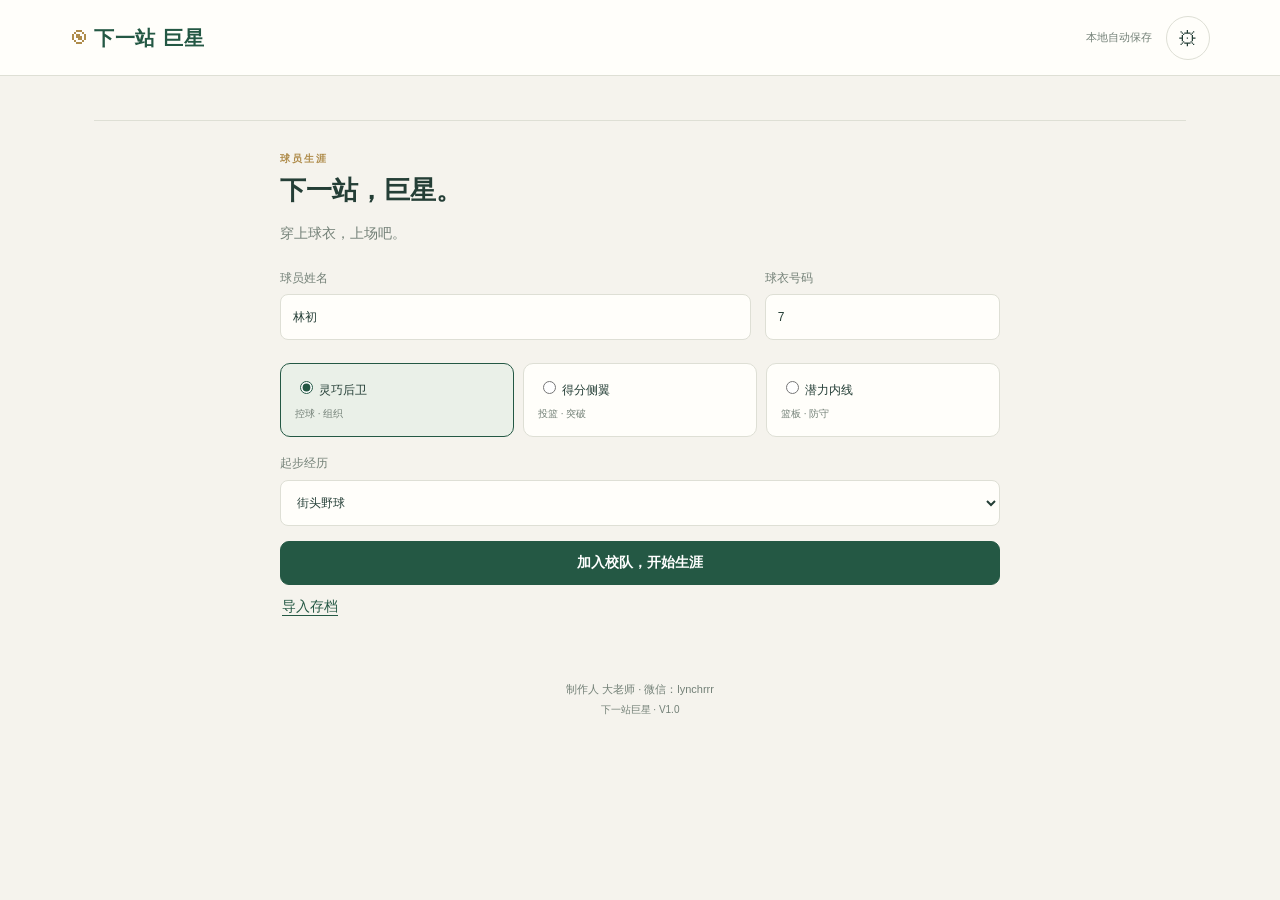
==== commit a5e01cf0: "Release V1.0 RMB player career with live match reports and four key moments" ====
--- a/index.html
+++ b/index.html
@@ -1,62 +1,8 @@
-<!doctype html>
-<html lang="zh-CN">
-<head>
-  <meta charset="UTF-8">
-  <meta name="viewport" content="width=device-width, initial-scale=1, viewport-fit=cover">
-  <meta name="theme-color" content="#f5f3ed">
-  <meta name="application-name" content="下一站巨星">
-  <meta name="apple-mobile-web-app-title" content="下一站巨星">
-  <meta name="apple-mobile-web-app-capable" content="yes">
-  <meta name="apple-mobile-web-app-status-bar-style" content="default">
-  <meta name="description" content="从江岚校队起步，训练成长、培养特技，亲手完成连续篮球攻防。">
-  <title>下一站巨星</title>
-  <link rel="icon" href="icon.svg" type="image/svg+xml">
-  <link rel="icon" href="assets/app/favicon-32.png" type="image/png" sizes="32x32">
-  <link rel="apple-touch-icon" href="assets/app/apple-touch-icon.png" sizes="180x180">
-  <link rel="manifest" href="manifest.webmanifest">
-  <link rel="stylesheet" href="style.css?v=0.24-numbers2">
-  <link rel="stylesheet" href="court.css?v=0.24-feel2">
-  <link rel="stylesheet" href="mobile.css?v=0.24-seasonwrap">
-  <link rel="stylesheet" href="career-layout.css?v=0.24-season7">
-  <script defer src="season-two.js?v=0.24-feel2"></script>
-  <script defer src="season-three.js?v=0.24-feel2"></script>
-  <script defer src="season-four.js?v=0.24-feel2"></script>
-  <script defer src="season-five.js?v=0.24-feel2"></script>
-  <script defer src="season-six.js?v=0.24-feel2"></script>
-  <script defer src="story.js?v=0.24-feel2"></script>
-  <script defer src="growth.js?v=0.24-feel2"></script>
-  <script defer src="team-data.js?v=0.24-feel2"></script>
-  <script defer src="pro-path.js?v=0.24-feel2"></script>
-  <script defer src="season-format.js?v=0.24-feel2"></script>
-  <script defer src="career-league.js?v=0.24-feel2"></script>
-  <script defer src="match-flavor.js?v=0.24-feel2"></script>
-  <script defer src="engine.js?v=0.24-feel2"></script>
-  <script defer src="court.js?v=0.24-feel2"></script>
-  <script defer src="court-ui.js?v=0.24-feel2"></script>
-  <script defer src="growth-ui.js?v=0.24-compact4"></script>
-  <script defer src="pro-ui.js?v=0.24-compact4"></script>
-  <script defer src="career-guide.js?v=0.24-receipt6"></script>
-  <script defer src="career-ui.js?v=0.24-season7"></script>
-  <script defer src="club-ui.js?v=0.24-feel2"></script>
-  <script defer src="mobile-ui.js?v=0.24-feel2"></script>
-  <script defer src="match-playback.js?v=0.24-feel2"></script>
-  <script defer src="page-folds.js?v=0.24-season7"></script>
-  <script defer src="app.js?v=0.24-compact4"></script>
-</head>
-<body>
-  <a href="#content" class="skip">跳转至游戏内容</a>
-  <aside class="sidebar">
-    <a class="brand" href="#" aria-label="下一站 巨星首页"><span class="brand-icon" data-icon="ball"></span><span>下一站 <strong>巨星</strong><small>NEXT STOP, GREATNESS</small></span></a>
-    <div class="sidebar-label">你的篮球人生</div>
-    <nav id="nav" aria-label="主导航"></nav>
-    <div class="sidebar-bottom"><div class="school-seal">江</div><b>江岚中学</b><span>每一个巨星，都曾是少年。</span><div class="version">球员生涯 <i></i> V0.24</div></div>
-  </aside>
-  <div class="workspace">
-    <header><div class="breadcrumb"><span>生涯模式</span><span class="slash">/</span><b id="crumb">故事的起点</b></div><div class="save-status" id="save-status"><i></i> 本地自动存档</div></header>
-    <main id="content" tabindex="-1"></main>
-    <footer><span>从无名少年，到全场焦点。</span><span>下一站 巨星 <span class="footer-ball">◉</span> 每一步，都算数。</span></footer>
-  </div>
-  <div id="toast" role="status" aria-live="polite"></div>
-  <dialog id="dialog"><div id="dialog-body"></div></dialog>
-</body>
-</html>
+<!doctype html><html lang="zh-CN"><head>
+<meta charset="UTF-8"><meta name="viewport" content="width=device-width,initial-scale=1,viewport-fit=cover"><meta name="theme-color" content="#f5f3ed"><meta name="application-name" content="下一站巨星"><meta name="apple-mobile-web-app-title" content="下一站巨星"><meta name="apple-mobile-web-app-capable" content="yes"><meta name="description" content="训练、比赛、改善训练条件，用表现争取更好的职业合同。"><title>下一站巨星</title>
+<link rel="icon" href="icon.svg" type="image/svg+xml"><link rel="icon" href="assets/app/favicon-32.png" sizes="32x32"><link rel="apple-touch-icon" href="assets/app/apple-touch-icon.png"><link rel="manifest" href="manifest.webmanifest"><link rel="stylesheet" href="light.css?v=1.0-copy1">
+<script defer src="team-data.js?v=1.0-copy1"></script><script defer src="season-format.js?v=1.0-copy1"></script><script defer src="light-data.js?v=1.0-copy1"></script><script defer src="light-engine.js?v=1.0-copy1"></script><script defer src="light-mini.js?v=1.0-copy1"></script><script defer src="light-ui.js?v=1.0-copy1"></script>
+</head><body><a class="skip" href="#content">跳转至游戏内容</a>
+<header class="app-header"><a href="#" class="brand" data-page="career"><span class="brand-mark">◉</span>下一站 <strong>巨星</strong></a><div class="header-actions"><span id="save-status" role="status">本地自动保存</span><button id="match-pause" class="icon-btn" data-action="pause" aria-label="暂停或继续比赛" hidden>Ⅱ</button><button class="icon-btn" data-action="settings" aria-label="存档与设置">⚙</button></div></header>
+<div class="app-shell"><section id="player-bar" aria-label="球员与资产摘要"></section><nav id="nav" aria-label="主导航"></nav><main id="content" tabindex="-1"></main><footer>制作人 大老师 · 微信：lynchrrr<span>下一站巨星 · V1.0</span></footer></div>
+<div id="toast" role="status" aria-live="polite"></div><dialog id="dialog" aria-labelledby="dialog-title"><div id="dialog-body"></div></dialog><input id="import-save" type="file" accept="application/json,.json" hidden></body></html>
--- a/light.css
+++ b/light.css
@@ -0,0 +1,24 @@
+:root{--paper:#f5f3ed;--card:#fffefa;--ink:#243e36;--green:#245844;--muted:#738077;--line:#dedfd5;--gold:#af8c4b;--soft:#eaf0e8;font-family:-apple-system,BlinkMacSystemFont,"PingFang SC","Microsoft YaHei",sans-serif;color:var(--ink);background:var(--paper);font-size:14px;line-height:1.6}*{box-sizing:border-box}body{margin:0}button,input,select{font:inherit}button{cursor:pointer;touch-action:manipulation}button:disabled{opacity:.45;cursor:default}button:focus-visible,a:focus-visible,select:focus-visible,input:focus-visible{outline:3px solid var(--gold);outline-offset:3px}a{color:var(--green)}.skip{position:fixed;top:-80px;z-index:1000;background:white;padding:10px}.skip:focus{top:0}.app-header{height:76px;display:flex;align-items:center;justify-content:space-between;padding:0 max(24px,calc((100vw - 1140px)/2));border-bottom:1px solid var(--line);background:var(--card)}.brand{text-decoration:none;display:flex;gap:8px;align-items:center;white-space:nowrap;font-size:20px;font-weight:700;letter-spacing:.3px}.brand-mark{font:32px sans-serif;color:var(--gold)}.brand small{font:11px sans-serif;color:var(--muted);margin-left:6px}.header-actions{display:flex;gap:14px;align-items:center}.header-actions span{font-size:11px;color:var(--muted)}.icon-btn{background:transparent;border:1px solid var(--line);border-radius:50%;width:44px;height:44px;color:var(--ink);font-size:20px}.app-shell{max-width:1140px;margin:auto;padding:24px}.player-bar{display:grid;grid-template-columns:minmax(180px,1.8fr) repeat(4,minmax(95px,1fr));gap:16px;padding:18px 22px;border:1px solid var(--line);background:var(--card);border-radius:15px;align-items:center}.player-id{display:flex;gap:12px;align-items:center;background:none;border:0;text-align:left;color:var(--ink);padding:0;min-height:44px}.jersey{background:var(--green);color:white;border-radius:9px;padding:8px 9px;font-size:21px;font-weight:700;min-width:46px;text-align:center}.player-id b{font-size:17px}.player-id small,.stat small{display:block;font-size:11px;color:var(--muted)}.stat b{font-variant-numeric:tabular-nums;font-size:20px}.stat.energy b{color:var(--green)}#nav{display:flex;gap:6px;border-bottom:1px solid var(--line);margin:20px 0 26px}#nav button{flex:1;padding:15px 4px;min-height:50px;border:0;background:transparent;color:var(--muted);font-weight:600;position:relative}#nav button[aria-current=page]{color:var(--green)}#nav button[aria-current=page]:after{content:"";position:absolute;bottom:-1px;left:15%;right:15%;height:3px;background:var(--green)}h1,h2,h3,p{margin:0}h1,h2,h3{font-family:inherit;font-weight:700;line-height:1.45}h1{font-size:20px}h2{font-size:18px}h3{font-size:15px}.page-title .eyebrow{display:none}.page-title{display:flex;justify-content:space-between;gap:15px;align-items:center;margin-bottom:18px}.eyebrow{display:block;letter-spacing:2px;color:var(--gold);font-size:10px;font-weight:700;margin-bottom:5px}.sub,.muted{color:var(--muted)}.sub{margin-top:5px;font-size:13px}.card{padding:24px;background:var(--card);border:1px solid var(--line);border-radius:15px;margin-bottom:18px;min-width:0}.hero{background:var(--green);color:#fffdf4;border-color:var(--green)}.hero .eyebrow{color:#dbc28f}.hero .sub,.hero .muted,.hero .metrics span{color:#d0ddd2}.hero h2{font-size:20px}.hero .tag{color:#f7e2ac;background:#ffffff15}.hero .btn.secondary{background:transparent;border-color:#ffffff55;color:white}.hero .btn.primary{background:#f6edcf;color:#274b3b;border-color:#f6edcf}.hero .btn[data-action="play"]{background:#f4d27b;color:#183a2c;border:1px solid #ffeba6;min-height:52px;min-width:180px;font-size:15px;font-weight:750;box-shadow:0 4px 0 #123d2b,0 5px 14px #10291f33}.hero .btn[data-action="play"]:hover{background:#ffe39a}.hero .btn[data-action="play"]:active{transform:translateY(2px);box-shadow:0 2px 0 #123d2b}.hero-row,.balance{display:flex;align-items:center;justify-content:space-between;gap:20px}.team-logo{width:64px;height:64px;object-fit:contain;background:#fffef0;border-radius:12px;padding:7px}.team-label{display:flex;align-items:center;gap:12px;min-width:0}.team-label .team-logo{width:36px;height:36px;border-radius:8px}.grid-2{display:grid;grid-template-columns:minmax(0,1.5fr) minmax(0,1fr);gap:18px}.metrics{display:grid;grid-template-columns:repeat(4,1fr);gap:12px;margin:20px 0}.metrics div{border-left:2px solid var(--line);padding-left:12px;min-width:0}.metrics b{display:block;font-size:25px;line-height:1.4;font-variant-numeric:tabular-nums}.metrics span{font-size:11px;color:var(--muted)}.hero .metrics div{border-color:#ffffff25}.buttons{display:flex;gap:10px;flex-wrap:wrap;margin-top:18px}.btn{border:1px solid var(--green);border-radius:9px;min-height:44px;padding:11px 17px;font-size:14px;font-weight:600;line-height:1.4;background:var(--green);color:white;display:inline-flex;align-items:center;justify-content:center;gap:6px;text-decoration:none}.btn.secondary{background:transparent;color:var(--green);border-color:var(--line)}.btn.small{padding:8px 12px;font-size:12px}.btn.danger{color:#9b493d;background:transparent;border-color:#dbb6ad}.wide{width:100%}.text-btn{min-height:44px;background:none;border:0;color:var(--green);text-decoration:underline;text-underline-offset:4px;padding:7px 2px}.tag{display:inline-block;border-radius:5px;padding:3px 7px;font-size:10px;background:var(--soft);color:var(--green);margin-left:6px}.notice,.recommendation{padding:12px 15px;border-radius:9px;background:var(--soft);font-size:12px;margin:14px 0}.warning{background:#f4e8d4;color:#8a6431}.line{display:flex;align-items:center;justify-content:space-between;gap:12px;border-bottom:1px solid var(--line);padding:12px 0;font-size:12px}.line:last-child{border:0}.line small{font-size:11px;color:var(--muted)}.ability-grid{display:grid;grid-template-columns:repeat(4,1fr);gap:12px}.ability{padding:17px 15px;border:1px solid var(--line);background:var(--card);border-radius:11px;text-align:left;color:var(--ink);min-height:128px}.ability:hover{border-color:var(--gold)}.ability-top{display:flex;justify-content:space-between;align-items:center}.ability b{font-size:28px}.ability small{display:block;font-size:10px;color:var(--muted);margin-top:7px}.bar{height:5px;border-radius:5px;background:#e8eae1;overflow:hidden;margin-top:9px}.bar i{display:block;height:100%;background:var(--green)}.assets-grid{display:grid;grid-template-columns:repeat(3,minmax(0,1fr));gap:14px}.asset{padding:18px;margin:0}.asset p{font-size:12px;margin:9px 0;color:var(--muted);min-height:38px}.asset-levels{display:grid;grid-template-columns:repeat(3,1fr);gap:5px}.asset-levels button{padding:8px 3px;min-height:51px;font-size:10px}.asset-levels small{display:block}.balance b{font-size:31px}.offer-grid{display:grid;grid-template-columns:repeat(2,minmax(0,1fr));gap:14px}.offer{padding:19px;margin:0}.offer .salary{display:block;font-size:27px;font-weight:700;margin-top:16px}.offer .salary small{font-size:11px;font-weight:400;color:var(--muted)}.offer .terms{display:flex;gap:16px;font-size:12px;margin:6px 0}.offer details p{font-size:12px;color:var(--muted)}.table-wrap{max-width:100%;overflow-x:auto;overscroll-behavior-x:contain}table{border-collapse:collapse;width:100%;font-size:12px;white-space:nowrap;text-align:left}th{font-weight:500;color:var(--muted);font-size:11px}td,th{padding:11px 9px;border-bottom:1px solid var(--line)}tr.you{background:var(--soft)}details.card{padding:18px 22px}summary{cursor:pointer;min-height:28px;font-weight:600;font-size:13px;list-style-position:inside}details[open]>summary{margin-bottom:15px}details p{margin:10px 0}.welcome{max-width:720px;margin:30px auto}.welcome .intro{font-size:14px;max-width:430px;margin:12px 0 25px}.welcome h1{font-size:26px}.welcome form{margin-top:18px}.form-row{display:grid;grid-template-columns:2fr 1fr;gap:14px}.field{display:block;font-size:12px;color:var(--muted);margin-bottom:15px}.field input,.field select{display:block;width:100%;min-height:46px;border:1px solid var(--line);border-radius:8px;background:var(--card);color:var(--ink);padding:9px 12px;margin-top:6px}.role-picks{display:grid;grid-template-columns:repeat(3,1fr);gap:9px;margin:8px 0 17px}.role-picks label{border:1px solid var(--line);border-radius:10px;padding:14px;cursor:pointer;font-size:12px;background:var(--card)}.role-picks label:has(input:checked){border-color:var(--green);background:var(--soft)}.role-picks small{display:block;font-size:10px;color:var(--muted);margin-top:6px}.role-picks input{accent-color:var(--green)}.check{font-size:12px;display:flex;gap:8px;align-items:center;min-height:36px}.plan-fields{display:flex;gap:10px;flex-wrap:wrap;margin-top:12px}.plan-fields select{min-height:44px;border:1px solid var(--line);background:var(--card);border-radius:8px;padding:7px;flex:1;min-width:90px}.perk-list{display:grid;grid-template-columns:repeat(2,1fr);gap:10px}.perk{border-bottom:1px solid var(--line);padding:10px 0;font-size:12px}.perk small{display:block;color:var(--muted);font-size:10px}.scoreboard{text-align:center;display:grid;grid-template-columns:1fr auto 1fr;align-items:center;gap:14px}.scoreboard .score{font-size:47px;font-weight:750;letter-spacing:3px}.scoreboard .team{font-size:13px}.scoreboard .team-logo{display:block;margin:0 auto 7px;width:46px;height:46px}.match-time{text-align:center;font-size:11px;color:var(--muted);margin-top:10px}.live-metrics{display:flex;justify-content:center;gap:20px;margin:17px 0;font-size:12px}.live-metrics b{font-size:19px;margin-right:4px}.feed{max-height:250px;overflow:auto;overscroll-behavior:contain}.feed p{font-size:12px;padding:9px 0;border-bottom:1px solid var(--line)}.feed time{color:var(--muted);margin-right:9px}.mini-panel{border:1px solid var(--line);border-radius:15px;overflow:hidden;background:var(--card);margin-bottom:18px}.mini-heading{padding:15px 20px;display:flex;justify-content:space-between;align-items:center}.mini-heading small{font-size:11px;color:var(--muted)}.mini-canvas{display:block;width:100%;height:auto;aspect-ratio:620/300;background:#e8ecdf;touch-action:manipulation}.mini-hint{padding:10px 16px;text-align:center;min-height:46px;font-size:12px}.mini-controls{display:flex;gap:8px;padding:0 16px 16px}.mini-controls button{flex:1;min-height:49px}.mini-timing{height:18px;background:#e5e7dd;border:1px solid #c9cebf;border-radius:6px;position:relative;margin:0 22px 12px;overflow:hidden}.mini-window{position:absolute;height:100%;background:#b9dca5;border-left:2px solid #30673e;border-right:2px solid #30673e}.mini-window:after{content:"◆";position:absolute;left:50%;top:-3px;transform:translateX(-50%);font-size:13px;color:#346b38}.mini-marker{position:absolute;width:4px;height:100%;background:#243e36;transform:translateX(-2px);top:0}.mini-status{text-align:center;font-size:12px;color:var(--green);min-height:25px}.result-score{font-size:57px;font-weight:750;letter-spacing:4px;line-height:1.4}.result-card{text-align:center}.result-card .metrics{text-align:left}.empty{padding:20px 0;color:var(--muted);font-size:12px}footer{font-size:11px;color:var(--muted);text-align:center;line-height:1.9;padding:20px 10px 10px}footer span{display:block;font-size:10px}dialog{padding:0;max-width:min(520px,calc(100vw - 24px));width:100%;max-height:calc(100dvh - 30px);border:1px solid var(--line);border-radius:16px;color:var(--ink);background:var(--card);overflow:auto;overscroll-behavior:contain}dialog::backdrop{background:#14281f66;backdrop-filter:blur(2px)}#dialog-body{padding:24px}#dialog-body h2{font-size:18px;margin-bottom:12px}#dialog-body p{font-size:13px;margin:10px 0}#dialog-body .buttons{position:sticky;bottom:-24px;background:var(--card);padding:12px 0;margin-bottom:-10px}#toast{position:fixed;z-index:150;bottom:100px;left:50%;transform:translateX(-50%);background:#203f34;color:white;border-radius:10px;padding:11px 18px;max-width:calc(100vw - 30px);font-size:12px;opacity:0;pointer-events:none}#toast.visible{opacity:1}.profile-abilities{display:grid;grid-template-columns:repeat(4,1fr);gap:12px}.profile-abilities div{padding:11px;border:1px solid var(--line);border-radius:9px}.profile-abilities b{display:block;font-size:23px}.profile-abilities small{font-size:10px;color:var(--muted)}
+@media(min-width:900px){.match-layout{display:grid;grid-template-columns:minmax(0,1.6fr) minmax(240px,1fr);gap:18px}.match-layout .match-side{grid-column:2;grid-row:1/3}}
+@media(max-width:700px){.app-header{height:60px;padding:0 15px}.brand{font-size:19px;gap:5px}.brand small{font-size:9px;margin-left:2px}.brand-mark{font-size:25px}.header-actions{gap:8px}.header-actions span{font-size:9px;max-width:72px;text-align:right;line-height:1.4}.icon-btn{width:40px;height:40px;font-size:18px}.app-shell{padding:15px 13px 90px}.player-bar{grid-template-columns:repeat(4,minmax(0,1fr));gap:12px 8px;padding:13px 15px}.player-id{grid-column:1/-1}.player-id b{font-size:16px}.stat b{font-size:18px}.stat small{font-size:10px}.stat{overflow-wrap:anywhere}#nav{position:fixed;z-index:50;bottom:0;left:0;right:0;background:var(--card);margin:0;padding:3px 8px max(7px,env(safe-area-inset-bottom));border-top:1px solid var(--line);border-bottom:0;box-shadow:0 -3px 12px #22382e05;gap:0}#nav button{font-size:12px;min-height:52px;padding:10px 3px}#nav button[aria-current=page]:after{bottom:auto;top:-4px;left:25%;right:25%;height:3px}main{margin-top:21px}.page-title{margin-bottom:13px}h1{font-size:18px}h2{font-size:17px}.card{padding:18px;margin-bottom:14px;border-radius:12px}.hero h2{font-size:18px}.hero-row{gap:10px}.hero .team-logo{width:49px;height:49px}.grid-2{display:block}.metrics{gap:8px;margin:16px 0}.metrics div{padding-left:9px}.metrics b{font-size:23px}.metrics span{font-size:10px}.ability-grid{grid-template-columns:repeat(2,1fr);gap:9px}.ability{padding:13px;min-height:121px}.assets-grid{grid-template-columns:repeat(2,minmax(0,1fr));gap:10px}.asset{padding:14px}.asset h3{font-size:13px}.asset-levels button{font-size:9px;min-height:50px}.offer-grid{grid-template-columns:1fr}.perk-list{grid-template-columns:1fr}.welcome{margin-top:14px}.welcome h1{font-size:24px}.welcome .intro{font-size:12px}.role-picks{gap:6px}.role-picks label{padding:10px 7px;font-size:11px}.role-picks small{font-size:9px}.scoreboard{gap:8px}.scoreboard .score{font-size:33px;letter-spacing:1px;white-space:nowrap}.scoreboard .team{font-size:11px}.live-metrics{gap:14px}.mini-heading{padding:12px 15px}.mini-controls{padding:0 12px 12px;gap:6px}.mini-controls .btn{padding:10px 6px;font-size:12px}.mini-hint{font-size:11px;padding:8px 12px}.mini-timing{margin:0 16px 10px}.mini-status{font-size:11px}.result-score{font-size:46px}.profile-abilities{grid-template-columns:repeat(2,1fr);gap:8px}.buttons{gap:8px}.buttons .btn{flex:1}.btn{padding:10px 12px;font-size:13px}.balance b{font-size:26px}dialog{max-height:calc(100dvh - 24px)}#dialog-body{padding:20px}#dialog-body .buttons{bottom:-20px}.page-title .btn{padding:8px 11px}}
+@media(prefers-reduced-motion:reduce){*{scroll-behavior:auto!important;transition:none!important}}
+
+@media(max-width:700px){.icon-btn{width:44px;height:44px}.asset-levels{grid-template-columns:1fr}.asset-levels button{display:flex;justify-content:space-between;min-height:44px;font-size:11px;padding:8px}.asset-levels small{display:inline}.balance b{font-size:26px}}
+@media(max-width:360px){.brand small{display:none}.header-actions span{max-width:62px}.player-bar{gap:10px 6px}.stat b{font-size:16px}}
+
+@media(max-width:700px) and (max-height:650px){.player-bar{padding:8px 12px;gap:6px}.jersey{font-size:18px;line-height:1.2;padding:8px;min-width:40px}.player-id{min-height:44px}.page-title .eyebrow{display:none}.hero .metrics{margin:10px 0;gap:6px}.hero .metrics div{padding-left:6px}.hero .metrics b{font-size:18px}.hero .metrics span{font-size:9px}.hero .buttons{margin-top:12px}.hero{padding:16px}.app-shell{padding-top:12px}}
+@media(max-width:700px){.in-match #player-bar,.in-match #nav,.in-match .page-title,.in-match #save-status{display:none}.in-match .app-shell{padding-top:12px;padding-bottom:12px}.in-match main{margin-top:0}.in-match .card{padding:12px}.in-match .scoreboard .score{font-size:30px}.in-match .scoreboard .team-logo{width:30px;height:30px;padding:3px;margin-bottom:3px}.in-match .live-metrics{margin:7px 0}.in-match .mini-heading{padding:9px 13px}.in-match .mini-hint{min-height:37px;padding:6px 10px}.in-match .mini-status{min-height:22px}.in-match .mini-controls{padding-bottom:12px}.in-match .mini-panel{margin-bottom:12px}}
+
+@media(max-width:700px){.hero .buttons{display:grid;grid-template-columns:1fr 1fr}.hero .buttons [data-action="play"]{grid-column:1/-1}.hero .buttons [data-action="batch"]{grid-column:auto}}
+
+@media(max-width:700px){.finance-card .metrics{grid-template-columns:repeat(2,minmax(0,1fr));gap:16px 12px}.finance-card .metrics b{white-space:nowrap}.balance{flex-wrap:wrap}.balance>div{min-width:0}.balance b{overflow-wrap:anywhere}}
+
+/* The court is a small playable scene, with timing and feedback inside its frame. */
+.mini-panel{background:#fffdf5;border:1px solid #c8cebe;box-shadow:0 6px 22px #183e3012;border-radius:13px;overflow:hidden}.mini-heading{padding:13px 19px;background:#183d35;color:#fff9e9;min-height:66px}.mini-heading h3{font-size:16px;letter-spacing:0;line-height:1.5}.mini-kicker{display:block;font-size:9px;letter-spacing:2px;color:#c4bd91;line-height:1.5}.mini-heading-right{display:flex;align-items:center;gap:12px}.mini-heading .mini-status{font:11px -apple-system,"PingFang SC",sans-serif;color:#d0dac4;min-height:0;max-width:160px}.mini-pause{border:1px solid #e6e5ce40;border-radius:6px;background:#ffffff09;color:#eaeedb;min-height:36px;min-width:44px;padding:5px 9px;font-size:11px}.mini-stage{position:relative;background:#12332f}.mini-canvas{width:100%;height:auto;aspect-ratio:31/20;display:block;touch-action:manipulation;cursor:pointer}.mini-canvas:focus-visible{outline:3px solid #e4c777;outline-offset:-4px}.is-replay .mini-canvas{cursor:default}.mini-gauge{position:absolute;left:16%;right:16%;bottom:12px;background:#102d29e8;border:1px solid #d4e2c52e;border-radius:8px;padding:8px 10px;pointer-events:none}.mini-gauge[hidden]{display:none}.mini-gauge-label{display:flex;justify-content:space-between;color:#dfe5c8;font-size:9px;line-height:1;margin-bottom:7px}.mini-gauge-label span:last-child{color:#b2dfac}.mini-timing{height:13px;margin:0;background:#ffffff1b;border:0;border-radius:3px;overflow:visible}.mini-window{background:#65bc83;border:0;border-radius:2px}.mini-window:after{content:'';width:2px;top:2px;bottom:2px;background:#e5ffbd;font-size:0;transform:none}.mini-marker{width:3px;background:#fff5c9;top:-3px;height:19px;border-radius:2px;box-shadow:0 0 6px #f9edb655}.mini-hint{margin:0;min-height:38px;font-size:12px;padding:10px 13px 5px;color:#687769;line-height:1.5}.mini-controls{padding:8px 16px 16px;gap:8px}.mini-controls .btn{background:#255a43;border-color:#255a43;border-radius:7px;font-size:14px;min-height:48px;box-shadow:0 3px 0 #173d2d;transition:background .1s}.is-ready .mini-controls .btn{background:#337650;border-color:#337650}.mini-controls .btn:disabled{box-shadow:none;opacity:.6}.mini-replay-actions{display:flex;gap:8px;padding:14px 16px;min-height:76px;align-items:center}.mini-replay-actions .btn{flex:1;min-height:48px}.mini-replay-actions .btn:disabled{opacity:0;pointer-events:none}.is-replay .mini-heading .mini-status{font-size:11px}.in-match .mini-heading{padding:11px 16px}.in-match .mini-hint{padding:8px 12px 2px;min-height:32px}.in-match .mini-controls{padding:8px 12px 13px}.in-match .mini-panel{margin-bottom:14px}
+@media(min-width:900px){.mini-panel{max-width:740px}.mini-heading h3{font-size:16px}.mini-gauge-label{font-size:10px}}
+@media(max-width:700px){.mini-heading{padding:10px 13px;min-height:59px}.mini-heading h3{font-size:15px}.mini-heading-right{gap:7px}.mini-heading .mini-status{font-size:10px;max-width:110px}.mini-kicker{font-size:8px}.mini-pause{min-height:36px;padding:4px 7px;font-size:10px}.mini-gauge{left:15%;right:15%;bottom:7px;border-radius:5px;padding:5px 7px}.mini-gauge-label{font-size:8px;margin-bottom:5px}.mini-timing{height:9px}.mini-marker{height:15px}.mini-controls .btn{font-size:12px;min-height:46px}.mini-hint{font-size:11px;padding:8px 11px 2px;min-height:30px}.mini-controls{padding:8px 11px 13px}.mini-replay-actions{padding:11px;min-height:70px}.mini-heading .mini-status:empty{display:none}}
+@media(prefers-reduced-motion:reduce){.mini-controls .btn{transition:none}}
+
+/* A match alternates a scrolling broadcast and a full court opportunity. */
+.match-view{max-width:740px;margin:0 auto}.match-broadcast{padding:20px}.broadcast-heading{display:flex;align-items:center;justify-content:space-between;gap:12px}.broadcast-heading h2{font-size:16px}.broadcast-state{font-size:11px;color:var(--green);display:flex;align-items:center;gap:6px}.broadcast-state:before{content:"";width:6px;height:6px;background:#4c9965;border-radius:50%}.broadcast-state.is-paused{color:var(--muted)}.broadcast-state.is-paused:before{background:var(--muted)}.broadcast-progress{height:3px;background:#e6e9df;border-radius:3px;margin:14px 0 8px;overflow:hidden}.broadcast-progress i{display:block;height:100%;background:var(--gold)}.broadcast-feed{height:300px;overflow-y:auto;overscroll-behavior:contain;scrollbar-width:thin;padding-right:5px}.broadcast-event{display:flex;gap:10px;align-items:baseline;padding:12px 0;border-bottom:1px solid #e2e4da;font-size:13px;line-height:1.65}.broadcast-event time{flex:0 0 39px;font-size:11px;font-variant-numeric:tabular-nums;color:var(--muted)}.broadcast-event span{flex:1;min-width:0;overflow-wrap:anywhere}.broadcast-event b{font-size:12px;white-space:nowrap;color:var(--green);font-variant-numeric:tabular-nums}.broadcast-event.is-yours{color:#326441;font-weight:650}.broadcast-event.is-chance{color:#8a6528;font-weight:650}.broadcast-empty{padding:22px 0;font-size:13px;color:var(--muted)}.match-tools{margin-top:-4px;text-align:center}.match-tools .buttons{margin:0 0 8px}.match-tools .btn{flex:1}.match-tools small{font-size:11px}.mini-auto-return{font-size:12px;color:var(--muted);text-align:center;width:100%;margin:0}.match-view .mini-replay-actions:has(.mini-auto-return){min-height:60px;padding:14px}
+@media(max-width:700px){.match-broadcast{padding:13px!important}.broadcast-feed{height:clamp(165px,34dvh,290px)}.broadcast-event{font-size:12px;padding:10px 0;gap:8px}.broadcast-event time{flex-basis:35px;font-size:10px}.broadcast-event b{font-size:11px}.match-tools .btn{min-height:44px;font-size:12px}.match-tools small{font-size:10px}.match-view .mini-replay-actions:has(.mini-auto-return){min-height:48px;padding:12px}.match-score-card .live-metrics{margin-bottom:0}}
